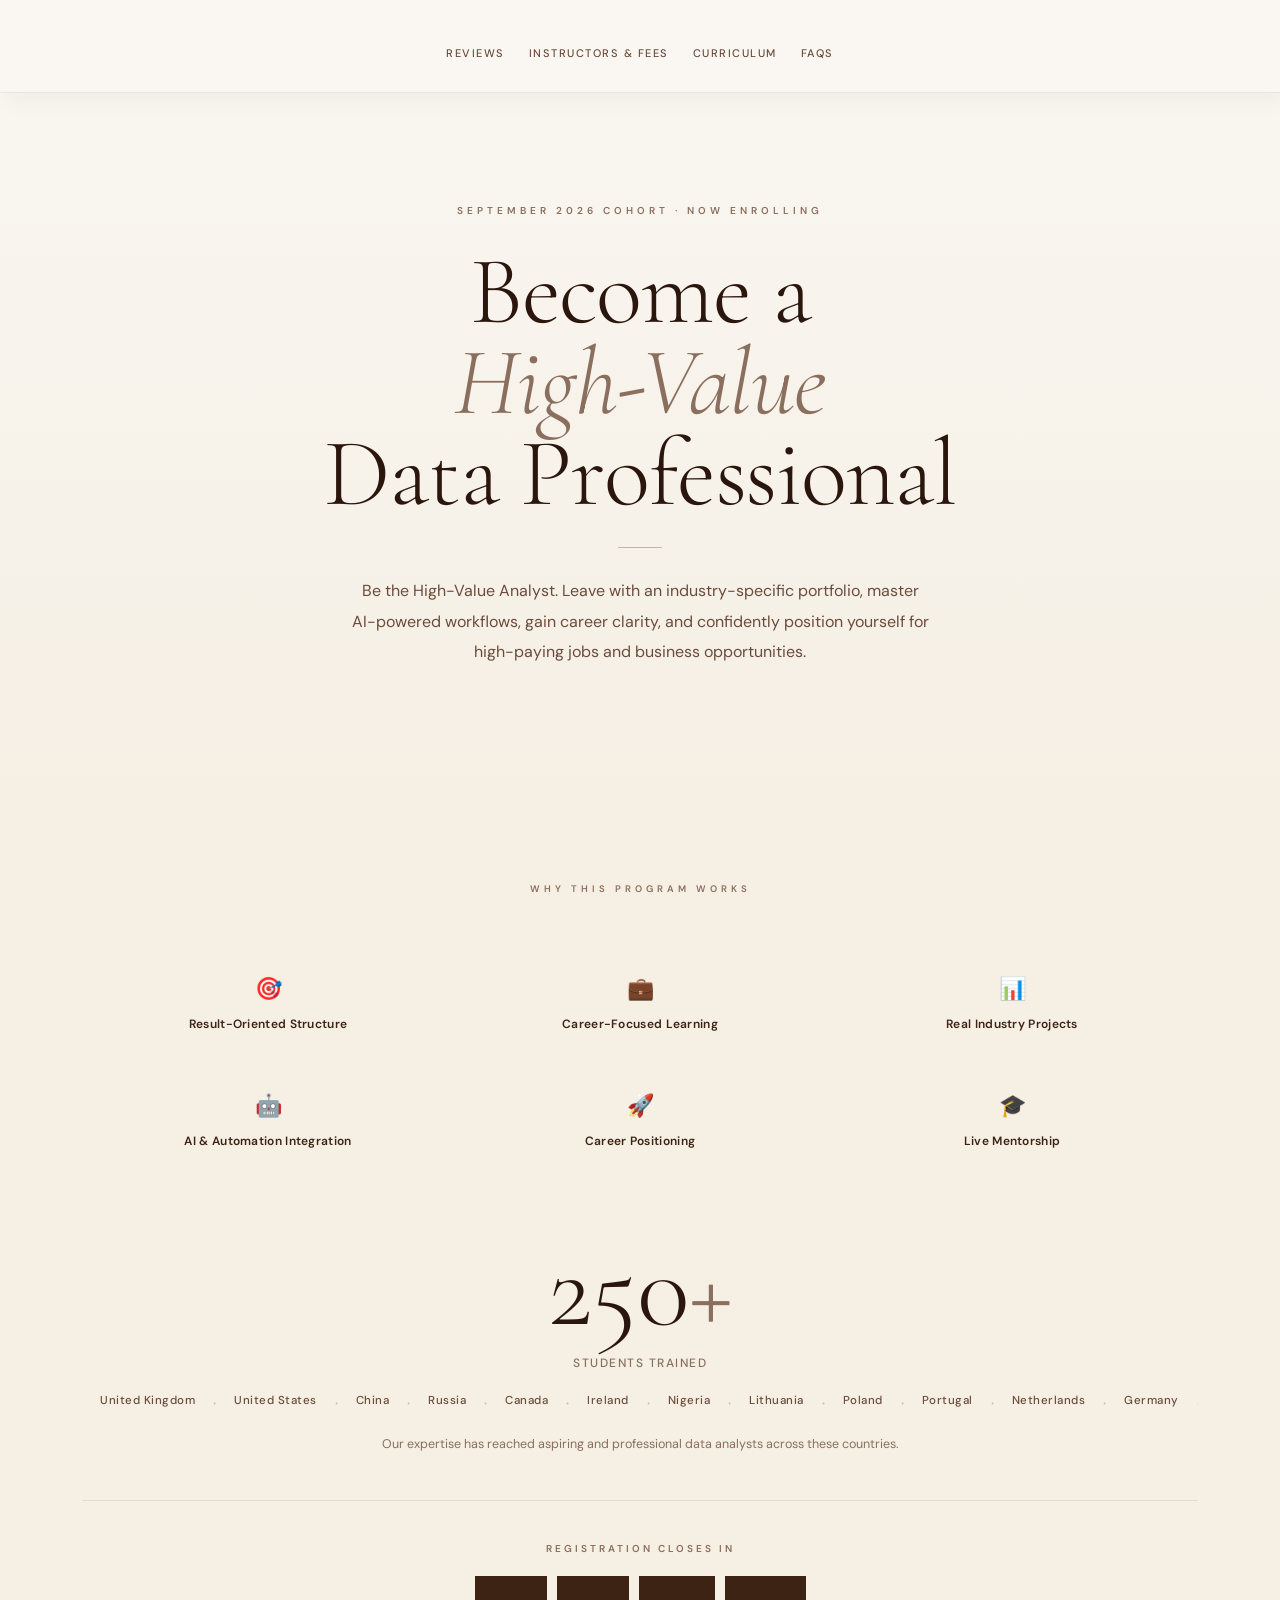
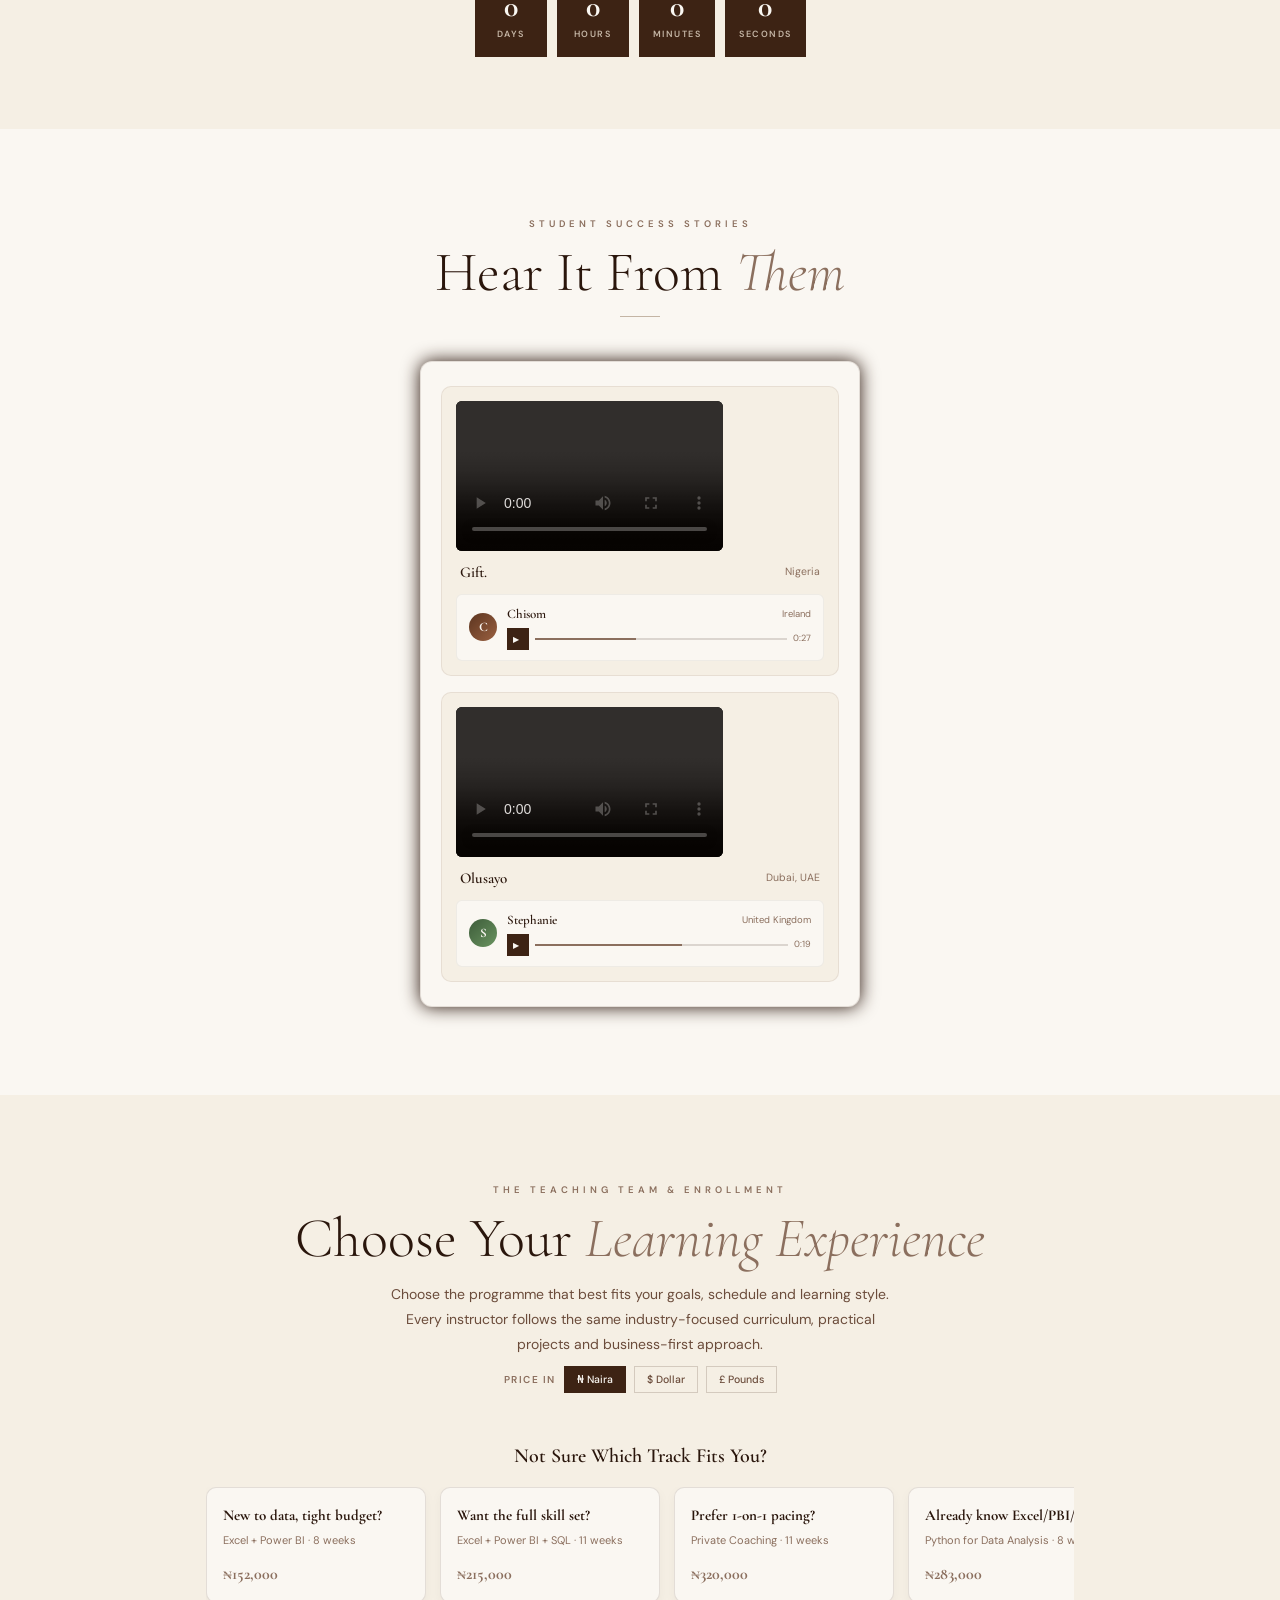
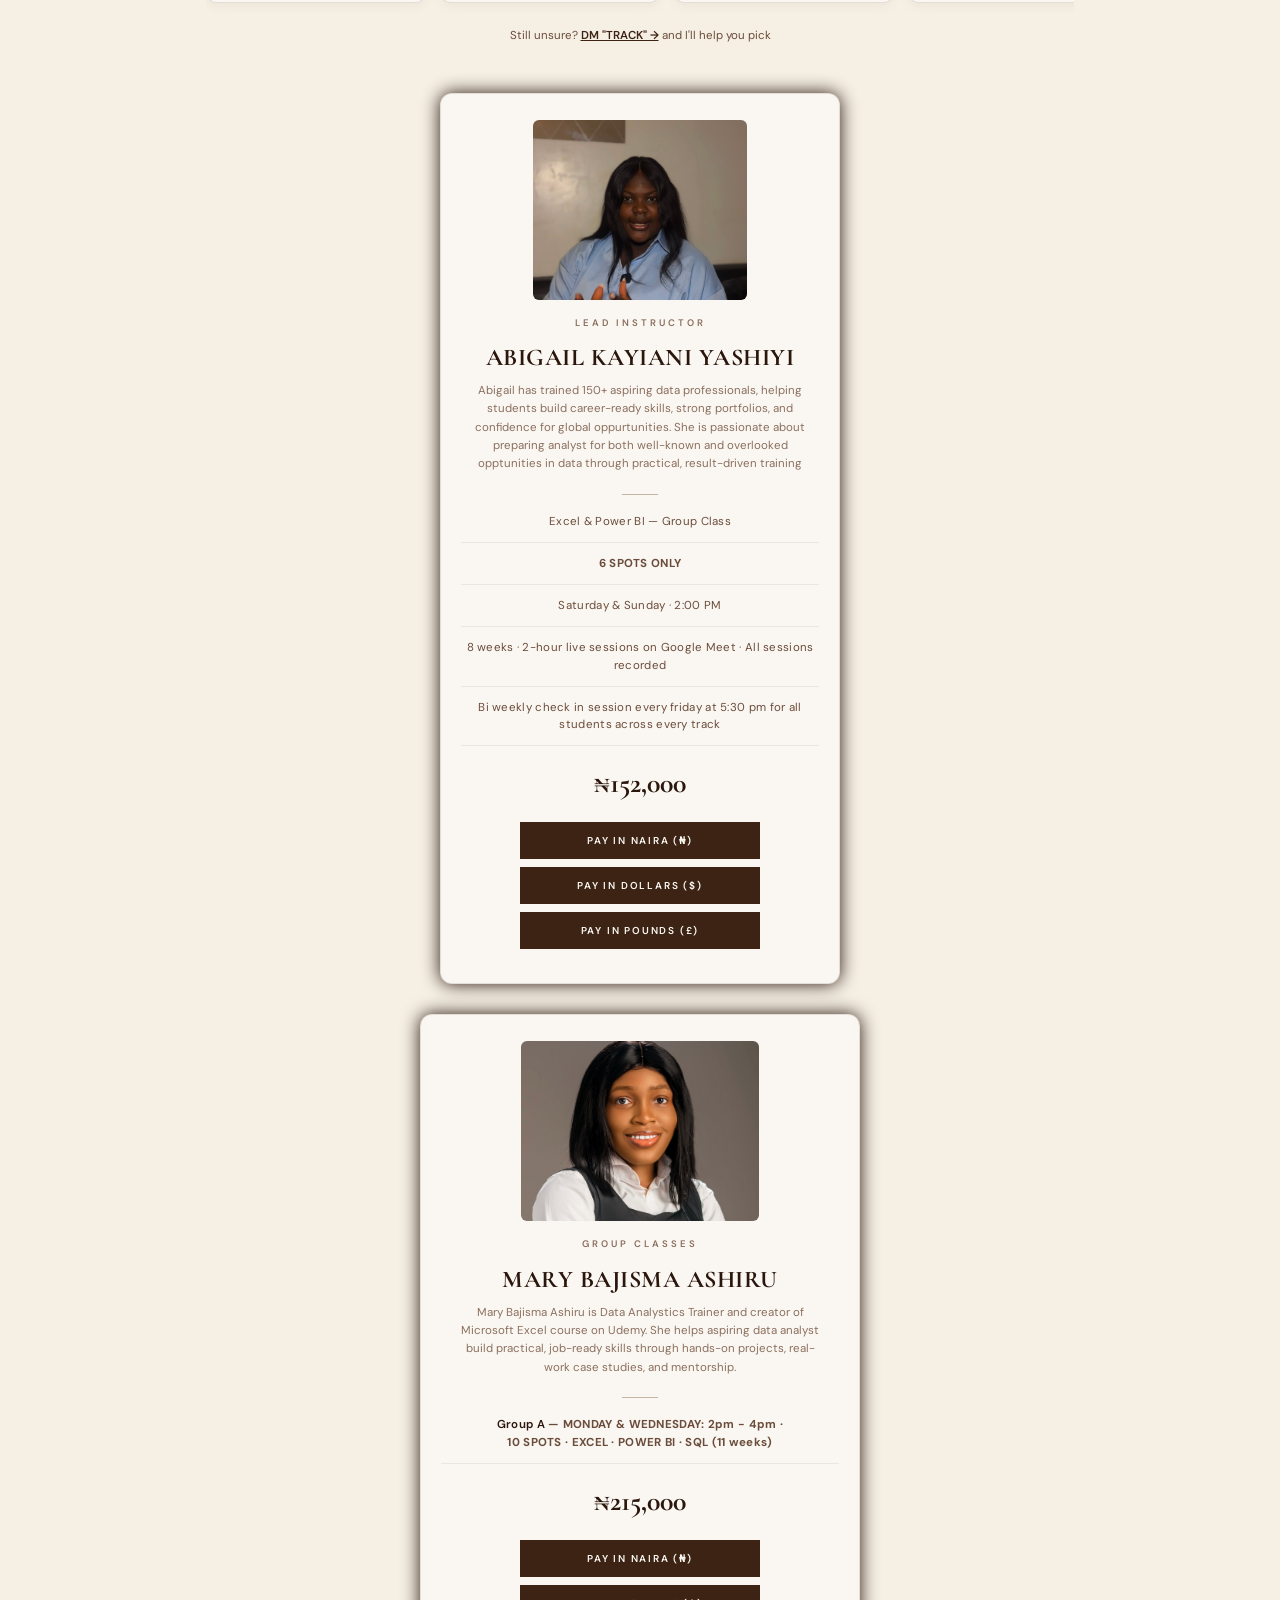
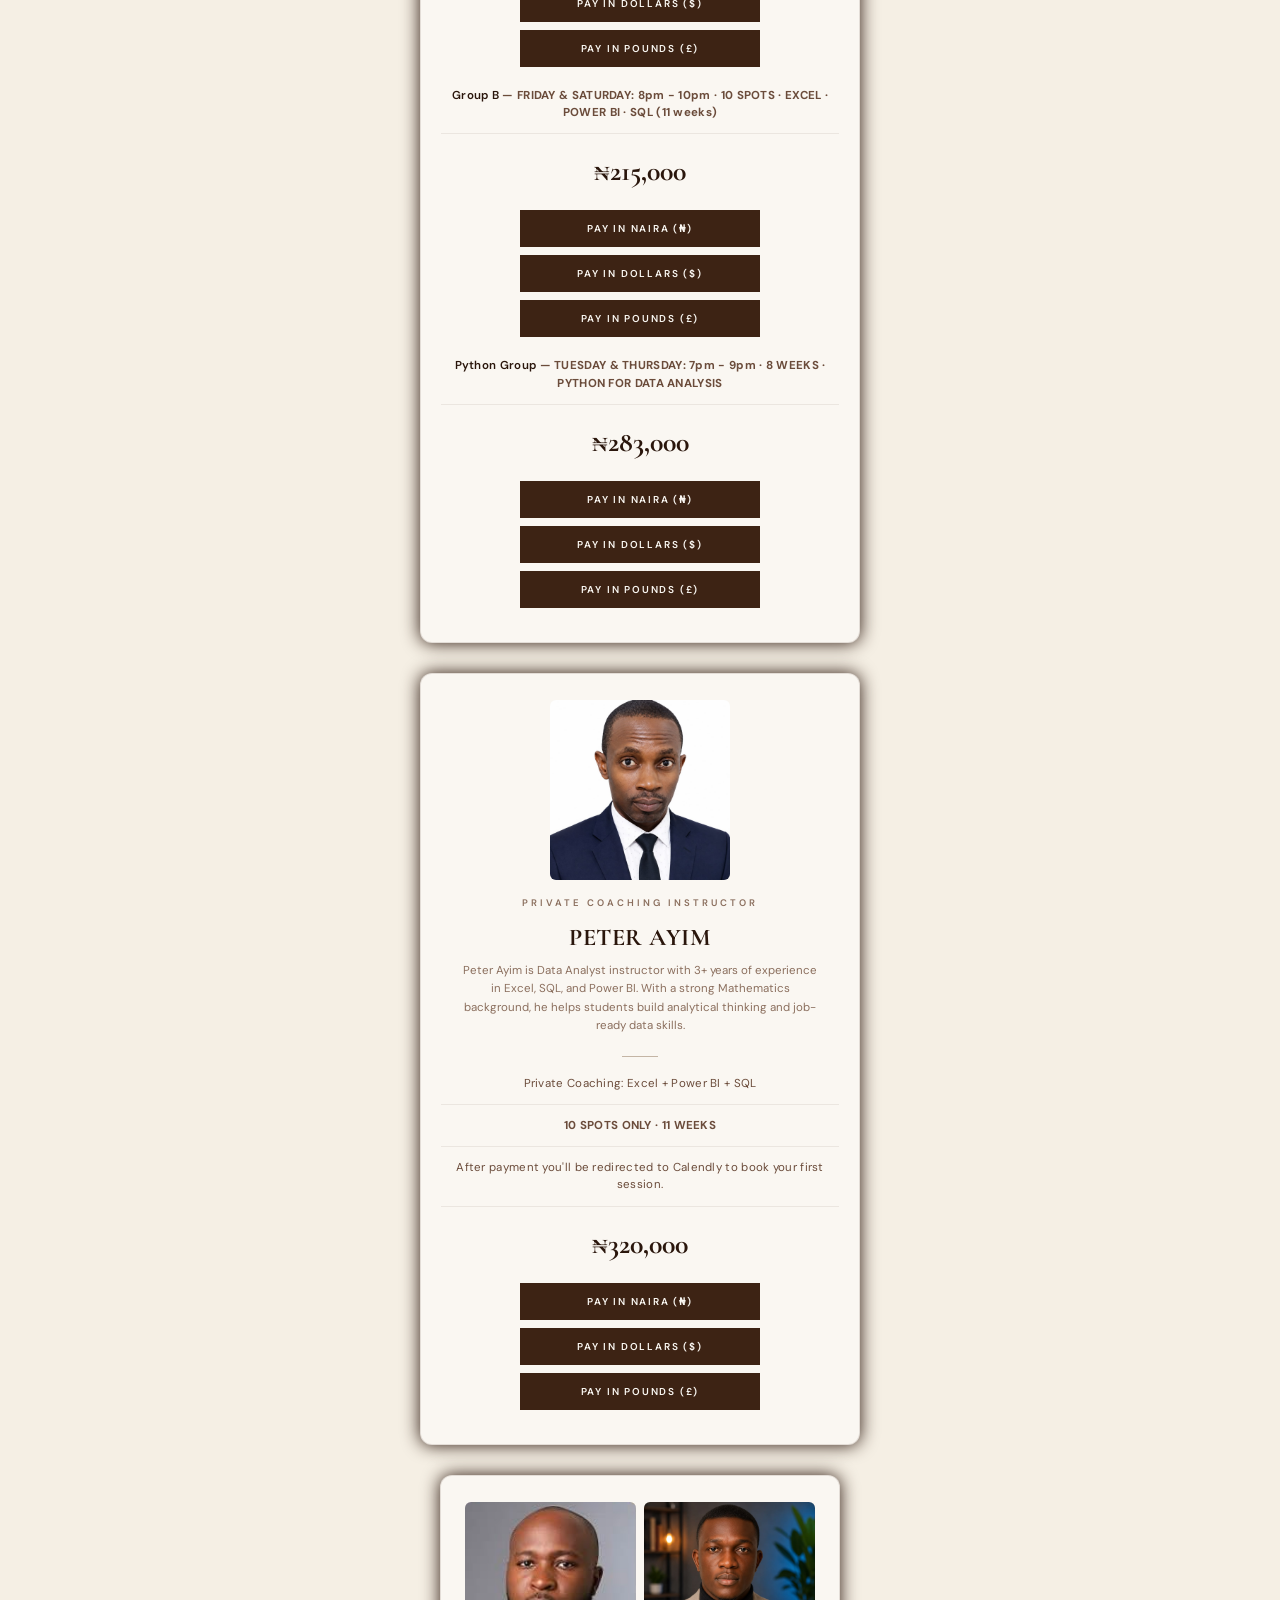
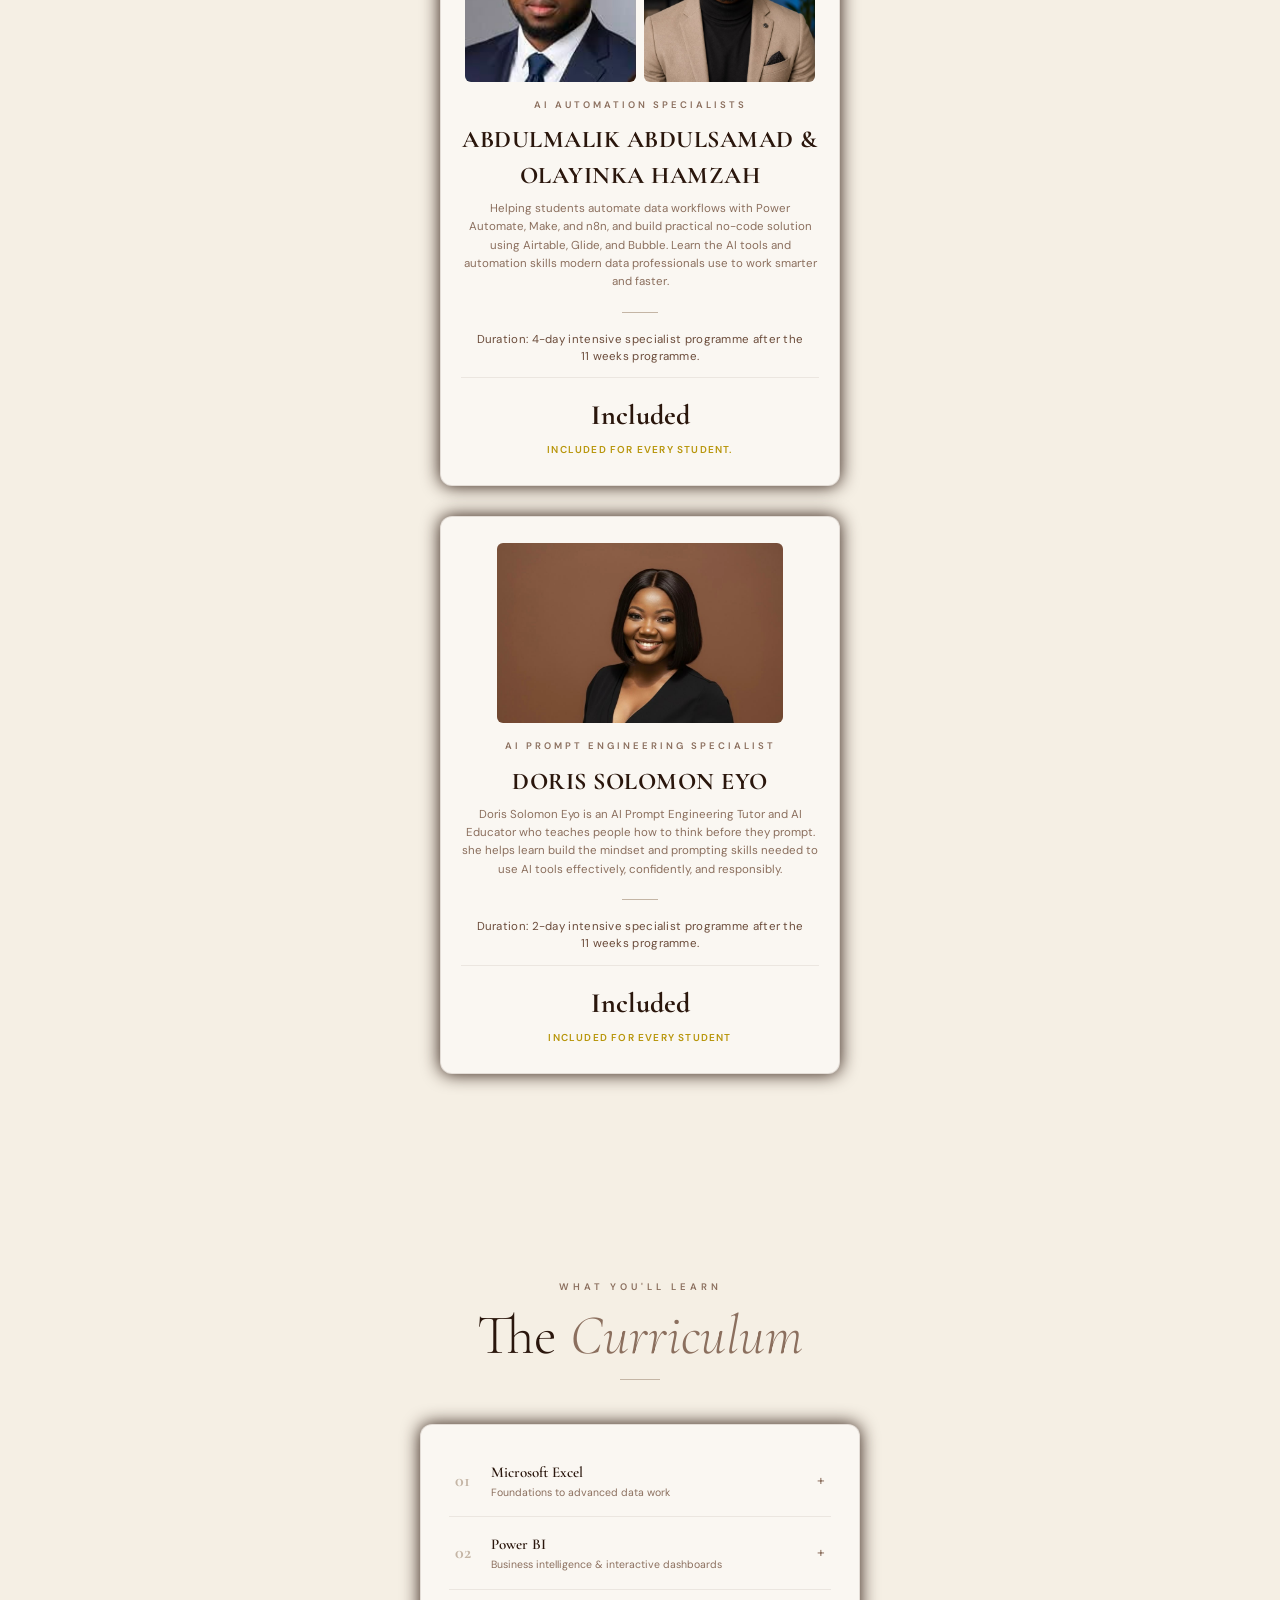
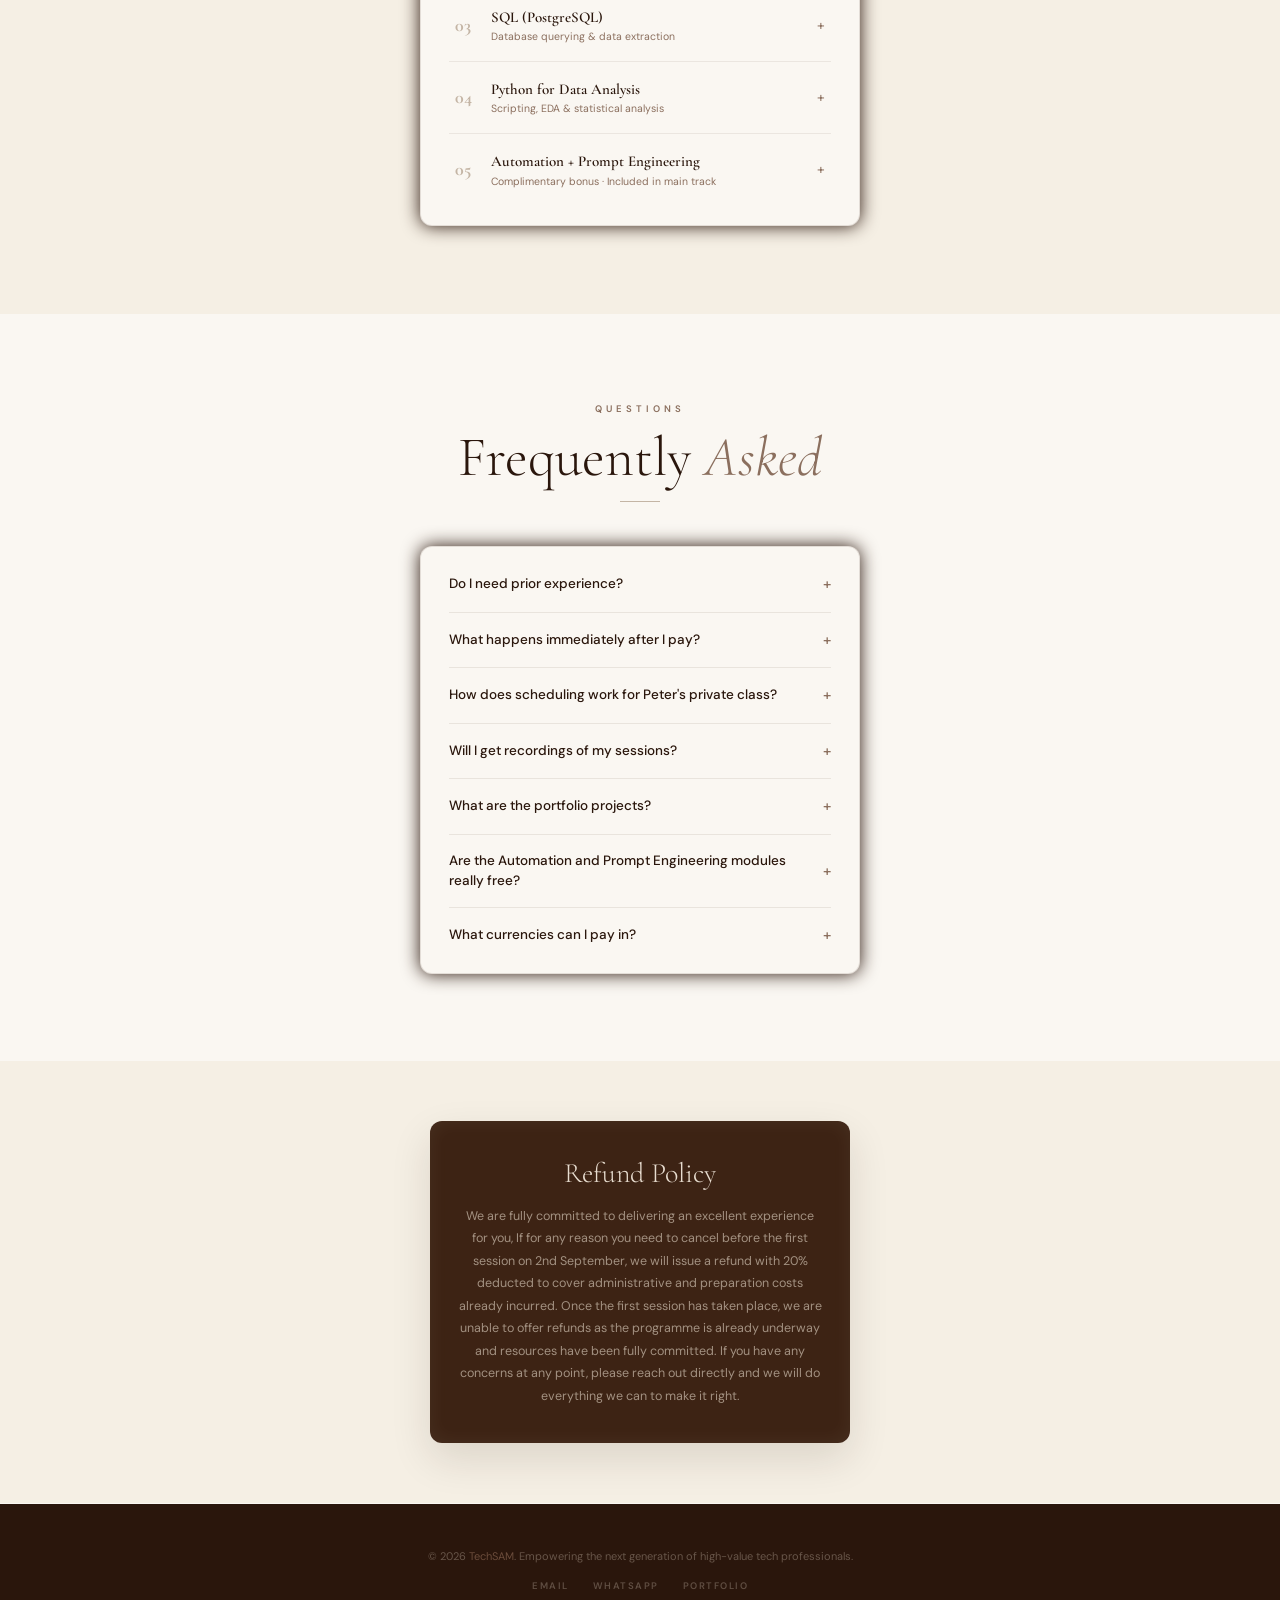
==== index.html @ fb222f35 "feat: made some changes to the instructor" ====
<!DOCTYPE html>
<html lang="en">

<head>
  <meta charset="UTF-8" />
  <meta name="viewport" content="width=device-width, initial-scale=1.0" />

  <!-- 1. GOOGLE SEARCH CONSOLE VERIFICATION TAG -->

  <meta name="google-site-verification" content="quYTK-aRMoSt_TGIzsxMu7idU3yJDQBp4bOobB-KWu4" />
  <title>Become a High-Value Data Professional | Diary of a Girl in Tech</title>

  <!-- Bootstrap CSS -->
  <link href="https://cdn.jsdelivr.net/npm/bootstrap@5.3.3/dist/css/bootstrap.min.css" rel="stylesheet">
  <link rel="stylesheet" href="styles.css" />

  <!-- Google tag (gtag.js) -->
  <script async src="https://www.googletagmanager.com/gtag/js?id=G-XHNFMJEJ0D"></script>
  <script>
    window.dataLayer = window.dataLayer || [];
    function gtag() { dataLayer.push(arguments); }
    gtag('js', new Date());

    gtag('config', 'G-XHNFMJEJ0D');
  </script>

</head>

<body>

  <!-- NAV (Fixed: added fade-in-section class so observer animates it into view) -->
  <nav class="site-nav fade-in-section">
    <div class="container-fluid px-3 text-center">
      <div class="nav-content-wrap">
        <div class="nav-links">
          <a href="#reviews">Reviews</a>
          <a href="#instructors">Instructors &amp; Fees</a>
          <a href="#curriculum">Curriculum</a>
          <a href="#faq">FAQs</a>
        </div>
      </div>
    </div>
  </nav>

  <!-- HERO -->
  <section class="hero d-flex align-items-center justify-content-center text-center fade-in-section">
    <div class="hero-inner container">
      <div class="hero-eyebrow">September 2026 Cohort · Now Enrolling</div>
      <h1 class="hero-title">Become a<br><em>High-Value</em><br>Data Professional</h1>
      <div class="hero-rule"></div>
      <p class="hero-sub mx-auto">Be the High-Value Analyst. Leave with an industry-specific portfolio, master
        AI-powered workflows, gain career clarity, and confidently position yourself for high-paying jobs and business
        opportunities.</p>
    </div>
  </section>

  <!-- TRUST -->
  <section class="trust fade-in-section" id="trust">
    <div class="container">
      <div class="text-center mb-5">
        <div class="sec-eye">Why This Program Works</div>
      </div>
      <div class="row row-cols-2 row-cols-md-3 g-0 trust-grid-wrap">
        <div class="col">
          <div class="trust-item">
            <div class="trust-icon">🎯</div>
            <div class="trust-label">Result-Oriented Structure</div>
          </div>
        </div>
        <div class="col">
          <div class="trust-item">
            <div class="trust-icon">💼</div>
            <div class="trust-label">Career-Focused Learning</div>
          </div>
        </div>
        <div class="col">
          <div class="trust-item">
            <div class="trust-icon">📊</div>
            <div class="trust-label">Real Industry Projects</div>
          </div>
        </div>
        <div class="col">
          <div class="trust-item">
            <div class="trust-icon">🤖</div>
            <div class="trust-label">AI &amp; Automation Integration</div>
          </div>
        </div>
        <div class="col">
          <div class="trust-item">
            <div class="trust-icon">🚀</div>
            <div class="trust-label">Career Positioning</div>
          </div>
        </div>
        <div class="col">
          <div class="trust-item">
            <div class="trust-icon">🎓</div>
            <div class="trust-label">Live Mentorship</div>
          </div>
        </div>
      </div>
      <div class="counter-wrap">
        <div class="counter-num"><span id="counter">0</span><span class="counter-plus">+</span></div>
        <div class="counter-label">Students Trained</div>
        <div class="countries-strip">
          <div class="countries-inner" id="countries-inner"></div>
        </div>
        <p class="reach-text">Our expertise has reached aspiring and professional data analysts across these countries.
        </p>
      </div>

      <div class="countdown-wrap">
        <div class="countdown-label">Registration Closes In</div>
        <div class="countdown-grid">
          <div class="countdown-box">
            <div class="countdown-num" id="cd-days">--</div>
            <div class="countdown-unit">Days</div>
          </div>
          <div class="countdown-box">
            <div class="countdown-num" id="cd-hours">--</div>
            <div class="countdown-unit">Hours</div>
          </div>
          <div class="countdown-box">
            <div class="countdown-num" id="cd-mins">--</div>
            <div class="countdown-unit">Minutes</div>
          </div>
          <div class="countdown-box">
            <div class="countdown-num" id="cd-secs">--</div>
            <div class="countdown-unit">Seconds</div>
          </div>
        </div>
        <!-- <p class="countdown-note" id="countdown-note">Registration closes 1 September 2026, 00:59 AM</p> -->
      </div>
  </section>

  <!-- REVIEWS -->
  <section class="sec reviews fade-in-section" id="reviews">
    <div class="container">
      <div class="sec-eye text-center">Student Success Stories</div>
      <div class="sec-title text-center">Hear It From <em>Them</em></div>
      <div class="sec-rule c"></div>

      <div class="reviews-slab">
        <!-- Review Group 1 -->
        <div class="review-card-group">
          <!-- Video Box with Embedded HTML5 Video -->
          <div class="mini-vid-box" style="position: relative; overflow: hidden; background: #000;">
            <video id="vid-1" controls preload="metadata"
              style="width: 100%; height: 100%; object-fit: cover; position: absolute; inset: 0;"
              onerror="console.log('Video 1 failed to load')">
              <source src="./mps/vid_1.mp4" type="video/mp4">
              Your browser does not support the video tag.
            </video>
          </div>
          <div class="mini-vid-info">
            <div class="mini-vid-title">Gift.</div>
            <div class="mini-vid-detail">Nigeria</div>
          </div>

          <!-- Voice Note Box with Working Audio Player -->
          <div class="mini-voice-box">
            <div class="mini-v-av" style="background:linear-gradient(135deg,#5c3520,#9a6040)">C</div>
            <div class="mini-v-content">
              <div class="mini-v-head">
                <span class="mini-v-name">Chisom</span>
                <span class="mini-v-loc">Ireland</span>
              </div>
              <audio id="audio-amaka" preload="none" src="./mps/voice_note1.mp4"></audio>
              <div class="mini-v-player">
                <button class="mini-v-play"
                  onclick="let a = document.getElementById('audio-amaka'); a.paused ? a.play() : a.pause();">▶</button>
                <div class="mini-v-bar">
                  <div class="mini-v-fill" style="width:40%"></div>
                </div>
                <span class="mini-v-dur">0:27</span>
              </div>
            </div>
          </div>
        </div>

        <!-- Review Group 2 -->
        <div class="review-card-group mb-0">
          <!-- Video Box with Embedded HTML5 Video -->
          <div class="mini-vid-box" style="position: relative; overflow: hidden; background: #000;">
            <video id="vid-2" controls preload="metadata"
              style="width: 100%; height: 100%; object-fit: cover; position: absolute; inset: 0;"
              onerror="console.log('Video 2 failed to load')">
              <source src="./mps/vid_2.mp4" type="video/mp4">
              Your browser does not support the video tag.
            </video>
          </div>
          <div class="mini-vid-info">
            <div class="mini-vid-title">Olusayo</div>
            <div class="mini-vid-detail">Dubai, UAE</div>
          </div>

          <!-- Voice Note Box with Working Audio Player -->
          <div class="mini-voice-box">
            <div class="mini-v-av" style="background:linear-gradient(135deg,#3d5c3a,#6a9460)">S</div>
            <div class="mini-v-content">
              <div class="mini-v-head">
                <span class="mini-v-name">Stephanie </span>
                <span class="mini-v-loc">United Kingdom</span>
              </div>
              <audio id="audio-blessing" preload="none" src="./mps/voice_note2.mp4"></audio>
              <div class="mini-v-player">
                <button class="mini-v-play"
                  onclick="let a = document.getElementById('audio-blessing'); a.paused ? a.play() : a.pause();">▶</button>
                <div class="mini-v-bar">
                  <div class="mini-v-fill" style="width:58%"></div>
                </div>
                <span class="mini-v-dur">0:19</span>
              </div>
            </div>
          </div>
        </div>
      </div>
    </div>
  </section>

  <!-- INSTRUCTORS + PROGRAMS -->
  <section class="sec instructors fade-in-section" id="instructors">
    <div class="container">
      <div class="sec-eye text-center">The Teaching Team &amp; Enrollment</div>
      <div class="sec-title text-center">Choose Your <em>Learning Experience</em></div>
      <p class="inst-intro-sub mx-auto text-center">Choose the programme that best fits your goals, schedule and
        learning style. Every instructor follows the same industry-focused curriculum, practical projects and
        business-first approach.</p>
      <div class="d-flex gap-2 flex-wrap align-items-center justify-content-center mb-5">
        <span class="cur-l">Price in</span>
        <button class="cur-btn active" onclick="setCur('NGN',this)">₦ Naira</button>
        <button class="cur-btn" onclick="setCur('USD',this)">$ Dollar</button>
        <button class="cur-btn" onclick="setCur('GBP',this)">£ Pounds</button>
      </div>

      <!-- TRACK SELECTOR WIZARD -->
      <div class="track-selector-wrap mb-5">
        <div class="track-selector-title">Not Sure Which Track Fits You?</div>
        <div class="track-selector-track">

          <!-- Option 1: New to data -->
          <a href="#instructors" class="track-sel-card" onclick="scrollToCard('abi')">
            <div class="ts-c-head">New to data, tight budget?</div>
            <div class="ts-c-sub">Excel + Power BI · 8 weeks</div>
            <div class="ts-c-price">₦152,000</div>
          </a>

          <!-- Option 2: Full skill set -->
          <a href="#instructors" class="track-sel-card" onclick="scrollToCard('mary-a')">
            <div class="ts-c-head">Want the full skill set?</div>
            <div class="ts-c-sub">Excel + Power BI + SQL · 11 weeks</div>
            <div class="ts-c-price">₦215,000</div>
          </a>

          <!-- Option 3: Private coaching -->
          <a href="#instructors" class="track-sel-card" onclick="scrollToCard('peter')">
            <div class="ts-c-head">Prefer 1-on-1 pacing?</div>
            <div class="ts-c-sub">Private Coaching · 11 weeks</div>
            <div class="ts-c-price">₦320,000</div>
          </a>

          <!-- Option 4: Python -->
          <a href="#instructors" class="track-sel-card" onclick="scrollToCard('python')">
            <div class="ts-c-head">Already know Excel/PBI/SQL?</div>
            <div class="ts-c-sub">Python for Data Analysis · 8 weeks</div>
            <div class="ts-c-price">₦283,000</div>
          </a>

        </div>
        <div class="track-sel-footer">
          Still unsure? <a href="https://wa.me/2348128133345?text=DM%20TRACK" target="_blank">DM "TRACK" &rarr;</a> and
          I'll help you pick
        </div>
      </div>

      <!-- ABIGAIL -->
      <div class="islab">
        <div class="abi_pic"
          style="height: 180px; border-radius: 6px; display: flex; align-items: center; justify-content: center; color: var(--text-4); font-size: 10px; letter-spacing: 1px; margin-bottom: 16px;">
        </div>
        <div class="islab-eyebrow">Lead Instructor</div>
        <div class="islab-title">Abigail Kayiani Yashiyi</div>
        <div class="islab-role">
          Abigail has trained 150+ aspiring data professionals, helping
          students build career-ready skills, strong portfolios, and
          confidence for global oppurtunities. She is passionate about
          preparing analyst for both well-known and overlooked
          opptunities in data through practical, result-driven training
        </div>
        <div class="islab-rule"></div>
        <div class="islab-row">Excel &amp; Power BI — Group Class</div>
        <div class="islab-row fw-bold">6 SPOTS ONLY</div>
        <div class="islab-row">Saturday &amp; Sunday · 2:00 PM</div>
        <div class="islab-row">8 weeks · 2-hour live sessions on Google Meet · All sessions recorded</div>
        <div class="islab-row">
          Bi weekly check in session every friday at 5:30 pm for all students across every track
        </div>
        <div class="islab-fee-row">
          <div class="islab-fee pc-price" data-ngn="152000" data-disc="152000" data-n="0"><span
              class="pv">₦152,000</span></div>
        </div>
        <div class="d-flex flex-column align-items-center w-100 mt-3">
          <a href="https://flutterwave.com/pay/mf69qnv85swt" target="_blank" class="btn-p btn-naira">Pay in Naira
            (₦)</a>
          <a href="https://flutterwave.com/pay/g2uedotof46w" target="_blank" class="btn-p btn-dollar">Pay in Dollars
            ($)</a>
          <a href="https://flutterwave.com/pay/tlzgojwu21tw" target="_blank" class="btn-p btn-pounds">Pay in Pounds
            (£)</a>
        </div>
      </div>

      <!-- MARY -->
      <div class="islab mary-slab">
        <div class="mary_pic"
          style="height: 180px; border-radius: 6px; display: flex; align-items: center; justify-content: center; color: var(--text-4); font-size: 10px; letter-spacing: 1px; margin-bottom: 16px;">
        </div>
        <div class="islab-eyebrow">Group Classes</div>
        <div class="islab-title">Mary Bajisma Ashiru</div>
        <div class="islab-role">
          Mary Bajisma Ashiru is Data Analystics Trainer and creator
          of Microsoft Excel course on Udemy. She helps aspiring data
          analyst build practical, job-ready skills through hands-on
          projects, real-work case studies, and mentorship.
        </div>
        <div class="islab-rule"></div>

        <div class="islab-row fw-bold">
          <strong>Group A</strong>
          — MONDAY &amp; WEDNESDAY: 2pm - 4pm · <br> <span class="fw-bold">10
            SPOTS</span> · EXCEL · POWER BI · SQL (11 weeks)
        </div>
        <div class="islab-fee-row">
          <div class="islab-fee pc-price" data-ngn="215000" data-disc="200000" data-n="5"><span
              class="pv">₦215,000</span></div>
        </div>
        <div class="d-flex flex-column align-items-center w-100 mt-3">
          <a href="https://flutterwave.com/pay/nwgpc8leefpo" target="_blank" class="btn-p btn-naira">Pay in Naira
            (₦)</a>
          <a href="https://flutterwave.com/pay/erj2e3xwa4b8" target="_blank" class="btn-p btn-dollar">Pay in Dollars
            ($)</a>
          <a href="https://flutterwave.com/pay/tlzgojwu21tw" target="_blank" class="btn-p btn-pounds">Pay in Pounds
            (£)</a>
        </div>

        <div class="islab-row fw-bold"><strong>Group B</strong>
          — FRIDAY &amp; SATURDAY: 8pm - 10pm
          · <span class="fw-bold">10 SPOTS</span> · EXCEL · POWER BI · SQL (11 weeks) </div>
        <div class="islab-fee-row">
          <div class="islab-fee pc-price" data-ngn="215000" data-disc="200000" data-n="5"><span
              class="pv">₦215,000</span></div>
        </div>
        <div class="d-flex flex-column align-items-center w-100 mt-3">
          <a href="https://flutterwave.com/pay/j5ixhoxawkb1" target="_blank" class="btn-p btn-naira">Pay in Naira
            (₦)</a>
          <a href="https://flutterwave.com/pay/cilvfsrvvssp" target="_blank" class="btn-p btn-dollar">Pay in Dollars
            ($)</a>
          <a href="https://flutterwave.com/pay/pmnmh0mommtl" target="_blank" class="btn-p btn-pounds">Pay in Pounds
            (£)</a>
        </div>

        <div class="islab-row fw-bold"><strong>Python Group</strong> — TUESDAY &amp; THURSDAY: 7pm -
          9pm · 8
          WEEKS · PYTHON FOR DATA ANALYSIS</div>
        <div class="islab-fee-row">
          <div class="islab-fee pc-price" data-ngn="283000" data-disc="283000" data-n="0"><span
              class="pv">₦283,000</span></div>
        </div>
        <div class="d-flex flex-column align-items-center w-100 mt-3">
          <a href="https://flutterwave.com/pay/hfzqelobfdgq" target="_blank" class="btn-p btn-naira">Pay in Naira
            (₦)</a>
          <a href="https://flutterwave.com/pay/i4kc917bril9" target="_blank" class="btn-p btn-dollar">Pay in Dollars
            ($)</a>
          <a href="https://flutterwave.com/pay/i4kc917bril9" target="_blank" class="btn-p btn-pounds">Pay in Pounds
            (£)</a>
        </div>
      </div>

      <!-- PETER -->
      <div class="islab peter-slab">
        <div class="peter_pic"
          style="height: 180px; border-radius: 6px; display: flex; align-items: center; justify-content: center; color: var(--text-4); font-size: 10px; letter-spacing: 1px; margin-bottom: 16px;">
        </div>
        <div class="islab-eyebrow">Private Coaching Instructor</div>
        <div class="islab-title">Peter Ayim</div>
        <div class="islab-role">
          Peter Ayim is Data Analyst instructor with 3+ years of
          experience in Excel, SQL, and Power BI. With a strong
          Mathematics background, he helps students build analytical
          thinking and job-ready data skills.
        </div>
        <div class="islab-rule"></div>
        <div class="islab-row">Private Coaching: Excel + Power BI + SQL</div>
        <div class="islab-row fw-bold"><span class="fw-bold">10 SPOTS ONLY</span> ·
          11 WEEKS</div>
        <div class="islab-row">
          After payment you'll be redirected to Calendly to
          book your first session.
        </div>
        <div class="islab-fee-row">
          <div class="islab-fee pc-price" data-ngn="320000" data-disc="310000" data-n="3"><span
              class="pv">₦320,000</span></div>
        </div>
        <div class="d-flex flex-column align-items-center w-100 mt-3">
          <a href="https://flutterwave.com/pay/gcfcmjy0eoqm" target="_blank" class="btn-p btn-naira">Pay in Naira
            (₦)</a>
          <a href="https://flutterwave.com/pay/vafuwdo6teff" target="_blank" class="btn-p btn-pounds">Pay in Dollars
            ($)</a>
          <a href="https://flutterwave.com/pay/xelgphpwidxx" target="_blank" class="btn-p btn-dollar">Pay in Pounds
            (£)</a>

        </div>
      </div>

      <!-- MALIK & OLAYINKA -->
      <div class="islab">
        <div class="both">
          <div class="adul_pic"
            style="height: 180px; border-radius: 6px; display: flex; align-items: center; justify-content: center; color: var(--text-4); font-size: 10px; letter-spacing: 1px; margin-bottom: 16px;">
          </div>
          <div class="ola_pic"
            style="height: 180px; border-radius: 6px; display: flex; align-items: center; justify-content: center; color: var(--text-4); font-size: 10px; letter-spacing: 1px; margin-bottom: 16px;">
          </div>
        </div>
        <div class="islab-eyebrow">AI Automation Specialists</div>
        <div class="islab-title">Abdulmalik Abdulsamad &amp; Olayinka Hamzah</div>
        <div class="islab-role">
          Helping students automate data workflows with Power Automate,
          Make, and n8n, and build practical no-code solution using
          Airtable, Glide, and Bubble. Learn the AI tools and automation
          skills modern data professionals use to work smarter and
          faster.
        </div>
        <div class="islab-rule"></div>
        <div class="islab-row">Duration: 4-day intensive specialist programme after the <br> 11 weeks programme.</div>
        <div class="islab-fee-row">
          <div class="islab-fee">Included</div>
          <div class="islab-fee-note">Included for every student.</div>
        </div>
      </div>

      <!-- DORIS -->
      <div class="islab">
        <div class="doris_pic"
          style="height: 180px; border-radius: 6px; display: flex; align-items: center; justify-content: center; color: var(--text-4); font-size: 10px; letter-spacing: 1px; margin-bottom: 16px;">
        </div>
        <div class="islab-eyebrow">AI Prompt Engineering Specialist</div>
        <div class="islab-title">Doris Solomon Eyo</div>
        <div class="islab-role">
          Doris Solomon Eyo is an AI Prompt Engineering Tutor and AI
          Educator who teaches people how to think before they prompt.
          she helps learn build the mindset and prompting skills needed
          to use AI tools effectively, confidently, and responsibly.
        </div>
        <div class="islab-rule"></div>
        <div class="islab-row">Duration: 2-day intensive specialist programme after the <br> 11 weeks programme.</div>
        <div class="islab-fee-row">
          <div class="islab-fee">Included</div>
          <div class="islab-fee-note">Included for every student</div>
        </div>
      </div>
    </div>
  </section>

  <!-- CURRICULUM -->
  <section class="sec curriculum fade-in-section" id="curriculum">
    <div class="container">
      <div class="sec-eye text-center">What You'll Learn</div>
      <div class="sec-title text-center">The <em>Curriculum</em></div>
      <div class="sec-rule c"></div>

      <div class="curriculum-slab">
        <div class="curr-list d-flex flex-column">

          <div class="curr-card" onclick="toggleCurr(this)">
            <div class="curr-header">
              <div class="curr-left">
                <div class="curr-num">01</div>
                <div>
                  <div class="curr-name">Microsoft Excel</div>
                  <div class="curr-sub">Foundations to advanced data work</div>
                </div>
              </div>
              <span class="curr-icon">+</span>
            </div>
            <div class="curr-body">
              <div class="row row-cols-1 row-cols-md-2 curr-body-inner">
                <div class="col curr-item">Retail &amp; E-commerce (Excel Fundamentals) </div>
                <div class="col curr-item">Banking &amp; FinTech (Data Cleaning &amp; Preparation) </div>
                <div class="col curr-item">Healthcare (Logical Functions &amp; Business Analysis) </div>
                <div class="col curr-item">Supply Chain &amp; Logistics (Pivot Tables, Charts &amp; Dashboards) </div>
                <div class="col curr-item"> SaaS (Executive Capstone Project)</div>
              </div>
            </div>
          </div>

          <div class="curr-card" onclick="toggleCurr(this)">
            <div class="curr-header">
              <div class="curr-left">
                <div class="curr-num">02</div>
                <div>
                  <div class="curr-name">Power BI</div>
                  <div class="curr-sub">Business intelligence &amp; interactive dashboards</div>
                </div>
              </div>
              <span class="curr-icon">+</span>
            </div>
            <div class="curr-body">
              <div class="row row-cols-1 row-cols-md-2 curr-body-inner">
                <div class="col curr-item">Retail &amp; E-commerce (Power BI Fundamentals &amp; Connecting to Data)
                </div>
                <div class="col curr-item"> Banking &amp; FinTech (Power Query, Data Cleaning &amp; Data Transformation)
                </div>
                <div class="col curr-item">Healthcare (Data Modelling, Relationships, Star Schema &amp; DAX
                  Calculations) </div>
                <div class="col curr-item">Supply Chain &amp; Logistics (Interactive Dashboards, KPI Reporting &amp;
                  Data Storytelling) </div>
                <div class="col curr-item">SaaS (Executive Dashboard, Power BI Service &amp; Capstone Project)</div>
              </div>
            </div>
          </div>

          <div class="curr-card" onclick="toggleCurr(this)">
            <div class="curr-header">
              <div class="curr-left">
                <div class="curr-num">03</div>
                <div>
                  <div class="curr-name">SQL (PostgreSQL)</div>
                  <div class="curr-sub">Database querying &amp; data extraction</div>
                </div>
              </div>
              <span class="curr-icon">+</span>
            </div>
            <div class="curr-body">
              <div class="row row-cols-1 row-cols-md-2 curr-body-inner">
                <div class="col curr-item">Retail &amp; E-commerce (Database Fundamentals &amp; SQL Basics)</div>
                <div class="col curr-item"> Banking &amp; FinTech (Data Retrieval, Filtering &amp; Data Exploration)
                </div>
                <div class="col curr-item">Healthcare (Business Analysis with SQL, Aggregations &amp; CASE Statements)
                </div>
                <div class="col curr-item">Supply Chain &amp; Logistics (Advanced SQL, Joins, CTEs, Window Functions
                  &amp;
                  Multi-Table Analysis) </div>
                <div class="col curr-item">SaaS (Executive Business Case Study &amp; SQL Capstone Project)</div>
              </div>
            </div>
          </div>

          <div class="curr-card" onclick="toggleCurr(this)">
            <div class="curr-header">
              <div class="curr-left">
                <div class="curr-num">04</div>
                <div>
                  <div class="curr-name">Python for Data Analysis</div>
                  <div class="curr-sub">Scripting, EDA &amp; statistical analysis</div>
                </div>
              </div>
              <span class="curr-icon">+</span>
            </div>
            <div class="curr-body">
              <div class="row row-cols-1 row-cols-md-2 curr-body-inner">
                <div class="col curr-item">Python basics &amp; environment setup</div>
                <div class="col curr-item">Pandas for data manipulation</div>
                <div class="col curr-item">NumPy for numerical analysis</div>
                <div class="col curr-item">Data cleaning &amp; wrangling</div>
                <div class="col curr-item">Matplotlib &amp; Seaborn for visualisation</div>
                <div class="col curr-item">Exploratory Data Analysis (EDA)</div>
                <div class="col curr-item">Intro to statistical analysis</div>
                <div class="col curr-item">2 portfolio projects</div>
              </div>
            </div>
          </div>

          <div class="curr-card" onclick="toggleCurr(this)">
            <div class="curr-header">
              <div class="curr-left">
                <div class="curr-num">05</div>
                <div>
                  <div class="curr-name">Automation + Prompt Engineering</div>
                  <div class="curr-sub">Complimentary bonus · Included in main track</div>
                </div>
              </div>
              <span class="curr-icon">+</span>
            </div>
            <div class="curr-body">
              <div class="curr-bonus-note">Bonus modules included at no extra cost for all Excel + Power BI + SQL
                students.</div>
              <div class="row row-cols-1 row-cols-md-2 curr-body-inner">
                <div class="col curr-item"><strong>Automation:</strong> Power Automate, Make, n8n, Airtable, Glide,
                  Bubble</div>
                <div class="col curr-item"><strong>Prompt Engineering:</strong> ChatGPT, Claude, Gemini, Perplexity
                </div>
                <div class="col curr-item">Build workflows that save hours every week</div>
                <div class="col curr-item">Use AI to write code, formulas &amp; reports</div>
                <div class="col curr-item">Data privacy compliance with AI tools</div>
                <div class="col curr-item">Build a personal prompt library</div>
                <div class="col curr-item">LinkedIn optimisation for data analysts</div>
                <div class="col curr-item">AI for job interviews &amp; career positioning</div>
              </div>
            </div>
          </div>

        </div>
      </div>
    </div>
  </section>

  <!-- FAQ -->
  <section class="sec faq fade-in-section" id="faq">
    <div class="container">
      <div class="sec-eye text-center">Questions</div>
      <div class="sec-title text-center">Frequently <em>Asked</em></div>
      <div class="sec-rule c"></div>
      <div class="faq-list faq-slab mx-auto">
        <div class="faq-item"><button class="faq-q" onclick="toggleFaq(this)">Do I need prior experience?<span
              class="faq-icon">+</span></button>
          <div class="faq-a">
            <p>No experience needed. All courses start from scratch.</p>
          </div>
        </div>
        <div class="faq-item"><button class="faq-q" onclick="toggleFaq(this)">What happens immediately after I pay?<span
              class="faq-icon">+</span></button>
          <div class="faq-a">
            <p>You'll receive onboarding details, your tutor's contact, and an invitation to the WhatsApp group.</p>
          </div>
        </div>
        <div class="faq-item"><button class="faq-q" onclick="toggleFaq(this)">How does scheduling work for Peter's
            private class?<span class="faq-icon">+</span></button>
          <div class="faq-a">
            <p>Book your first session through Peter's Calendly. A new link is sent every Sunday for the next week.</p>
          </div>
        </div>
        <div class="faq-item"><button class="faq-q" onclick="toggleFaq(this)">Will I get recordings of my sessions?<span
              class="faq-icon">+</span></button>
          <div class="faq-a">
            <p>Yes. Every single session is recorded and kept permanently accessible.</p>
          </div>
        </div>
        <div class="faq-item"><button class="faq-q" onclick="toggleFaq(this)">What are the portfolio projects?<span
              class="faq-icon">+</span></button>
          <div class="faq-a">
            <p>Real industry-specific projects built to go directly onto your CV, LinkedIn and GitHub.</p>
          </div>
        </div>
        <div class="faq-item"><button class="faq-q" onclick="toggleFaq(this)">Are the Automation and Prompt Engineering
            modules really free?<span class="faq-icon">+</span></button>
          <div class="faq-a">
            <p>Yes — both are included at no extra cost for all enrolled students.</p>
          </div>
        </div>
        <div class="faq-item"><button class="faq-q" onclick="toggleFaq(this)">What currencies can I pay in?<span
              class="faq-icon">+</span></button>
          <div class="faq-a">
            <p>Prices are displayed in Naira, USD, Euro, and Pounds via Paystack or Flutterwave.</p>
          </div>
        </div>
      </div>
    </div>
  </section>

  <!-- REFUND -->
  <div class="refund fade-in-section">
    <div class="container">
      <div class="refund-slab refund-inner">
        <h3>Refund Policy</h3>
        <p>
          We are fully committed to delivering an excellent experience for you, If for any reason you need to cancel
          before the first session on 2nd September, we will issue a refund with 20% deducted to cover administrative
          and
          preparation costs already incurred. Once the first session has taken place, we are unable to offer refunds as
          the programme is already underway and resources have been fully committed. If you have any concerns at any
          point, please reach out directly and we will do everything we can to make it right.
        </p>
      </div>
    </div>
  </div>

  <!-- FOOTER -->
  <footer class="fade-in-section">
    <div class="container">
      <p>&copy;
        <span id="current-year"></span> <a href="https://techsam-portfolio.onrender.com/" target="_blank">TechSAM</a>.
        Empowering the next generation of high-value tech
        professionals.
      </p>
      <div class="d-flex gap-4 justify-content-center f-links">
        <a href="mailto:samuelsuperguy@gmail.com" target="_blank">Email</a>
        <a href="https://wa.me/2348128133345" target="_blank">WhatsApp</a>
        <a href="https://techsam-portfolio.onrender.com/" target="_blank">Portfolio</a>
      </div>
    </div>
  </footer>

  <!-- Bootstrap JS bundle -->
  <script src="https://cdn.jsdelivr.net/npm/bootstrap@5.3.3/dist/js/bootstrap.bundle.min.js"></script>
  <script src="scripts.js"></script>


</body>

</html>
---- styles.css ----
@import url('https://fonts.googleapis.com/css2?family=Cormorant+Garamond:ital,wght@0,300;0,400;0,500;0,600;0,700;1,300;1,400;1,600&family=DM+Sans:wght@300;400;500;600&display=swap');

:root {
    --ivory: #FAF7F2;
    --cream: #F5EFE4;
    --greige: #E8DDD0;
    --taupe: #C4B5A5;
    --mocha: #8B6F5E;
    --espresso: #3D2314;
    --espresso-2: #2A160C;
    --gold: #B8960C;
    --gold-l: #D4AF37;
    --white: #FFFFFF;
    --text-1: #2A160C;
    --text-2: #3D2314;
    --text-3: #6B4C3B;
    --text-4: #8B6F5E;
    --text-5: #C4B5A5;
    --bs-body-font-family: 'DM Sans', sans-serif;
}

* {
    box-sizing: border-box;
}

html {
    scroll-behavior: smooth;
}

body {
    font-family: 'DM Sans', sans-serif;
    background: var(--ivory);
    color: var(--text-1);
    overflow-x: hidden;
}

a {
    text-decoration: none;
}

button {
    font-family: 'DM Sans', sans-serif;
}

/* ── FADE-IN ANIMATION ── */
.fade-in-section {
    opacity: 0;
    transform: translateY(20px);
    transition: opacity 0.8s ease-out, transform 0.8s ease-out;
    will-change: opacity, transform;
}

.fade-in-section.is-visible {
    opacity: 1;
    transform: translateY(0);
}

/* ── NAV ANIMATION OVERRIDE ── */
nav.site-nav {
    transform: translateY(-20px);
}

nav.site-nav.is-visible {
    transform: translateY(0);
}

/* ── NAV ── */
nav.site-nav {
    position: fixed;
    top: 0;
    left: 0;
    right: 0;
    z-index: 500;
    background: rgba(250, 247, 242, 0.96);
    backdrop-filter: blur(12px);
    border-bottom: 1px solid rgba(61, 35, 20, 0.08);
    box-shadow: 5px 10px 20px rgba(36, 18, 9, 0.04);
    padding: 20px 0;
    transition: opacity 0.9s ease-out, transform 0.8s ease-out;
}

.nav-content-wrap {
    display: flex;
    flex-direction: column;
    align-items: center;
    gap: 6px;
}

.nav-brand a {
    text-decoration: none;
    font-family: 'Cormorant Garamond', serif;
    font-weight: 600;
    font-size: 19px;
    letter-spacing: .3px;
    color: var(--text-1);
}

.nav-brand a:hover {
    color: var(--text-3);
    transition: color .2s;
}

.nav-links {
    display: flex;
    gap: 24px;
    flex-wrap: wrap;
    justify-content: center;
    padding: 10px 0;
    margin-top: 15px;
    transition: opacity 1s ease-out, transform 0.8s ease-out;
}

.nav-links a {
    font-size: 11px;
    font-weight: 500;
    letter-spacing: 1.5px;
    text-transform: uppercase;
    color: var(--text-3);
    transition: color .2s;
    margin: 0;
}

.nav-links a:hover {
    color: var(--text-1);
    text-decoration: underline;
}

/* ── HERO ── */
.hero {
    min-height: 90vh;
    padding: 140px 0 80px;
    background: linear-gradient(180deg, var(--ivory) 0%, var(--cream) 100%);
    position: relative;
    overflow: hidden;
}

.hero-inner {
    position: relative;
    z-index: 2;
    max-width: 820px;
}

.hero-eyebrow {
    font-size: 10px;
    font-weight: 600;
    letter-spacing: 4px;
    text-transform: uppercase;
    color: var(--mocha);
    margin-bottom: 28px;
}

.hero-title {
    font-family: 'Cormorant Garamond', serif;
    font-weight: 300;
    font-size: clamp(44px, 8vw, 96px);
    line-height: .95;
    color: var(--text-1);
    letter-spacing: -1px;
    margin-bottom: 28px;
}

.hero-title em {
    font-style: italic;
    color: var(--mocha);
}

.hero-rule {
    width: 44px;
    height: 1px;
    background: var(--taupe);
    margin: 0 auto 28px;
}

.hero-sub {
    font-size: clamp(14px, 2vw, 16px);
    color: var(--text-3);
    line-height: 1.9;
    max-width: 580px;
    margin: 0 auto;
}

/* ── SECTION COMMONS ── */
.sec {
    padding: 88px 0;
}

.sec-eye {
    font-size: 9.5px;
    font-weight: 600;
    letter-spacing: 4px;
    text-transform: uppercase;
    color: var(--mocha);
    margin-bottom: 12px;
}

.sec-title {
    font-family: 'Cormorant Garamond', serif;
    font-weight: 300;
    font-size: clamp(32px, 5vw, 56px);
    color: var(--text-1);
    line-height: 1.05;
    margin-bottom: 14px;
}

.sec-title em {
    font-style: italic;
    color: var(--mocha);
}

.sec-rule {
    width: 40px;
    height: 1px;
    background: var(--taupe);
    margin-bottom: 44px;
}

.sec-rule.c {
    margin-left: auto;
    margin-right: auto;
}

/* ── TRUST BAR ── */
.trust {
    background: var(--cream);
    padding: 72px 0;
}

.trust-grid-wrap {
    background: rgba(61, 35, 20, 0.08);
    margin-bottom: 56px;
}

.trust-item {
    background: var(--cream);
    padding: 28px 22px;
    text-align: center;
    transition: background .25s;
    height: 100%;
}

.trust-item:hover {
    background: var(--greige);
}

.trust-icon {
    font-size: 22px;
    margin-bottom: 10px;
}

.trust-label {
    font-size: 12px;
    font-weight: 600;
    color: var(--text-2);
    letter-spacing: .3px;
}

.counter-wrap {
    text-align: center;
}

.counter-num {
    font-family: 'Cormorant Garamond', serif;
    font-weight: 300;
    font-size: clamp(64px, 12vw, 110px);
    color: var(--text-1);
    line-height: 1;
}

.counter-plus {
    color: var(--mocha);
}

.counter-label {
    font-size: 12px;
    font-weight: 500;
    color: var(--text-4);
    letter-spacing: 1.5px;
    text-transform: uppercase;
    margin: 10px 0 20px;
}

.countries-strip {
    overflow: hidden;
    position: relative;
    height: 28px;
}

.countries-inner {
    display: flex;
    white-space: nowrap;
    animation: countries 20s linear infinite;
    position: absolute;
}

.country-item {
    font-size: 11.5px;
    font-weight: 500;
    color: var(--text-3);
    padding: 0 18px;
    letter-spacing: .5px;
}

.country-sep {
    color: var(--taupe);
}

@keyframes countries {
    from {
        transform: translateX(0);
    }

    to {
        transform: translateX(-50%);
    }
}

.reach-text {
    font-size: 12.5px;
    color: var(--text-4);
    margin-top: 14px;
    line-height: 1.7;
}

.countdown-wrap {
    margin-top: 44px;
    padding-top: 40px;
    border-top: 1px solid rgba(61, 35, 20, 0.1);
    text-align: center;
}

.countdown-label {
    font-size: 10px;
    font-weight: 600;
    letter-spacing: 3px;
    text-transform: uppercase;
    color: var(--mocha);
    margin-bottom: 20px;
}

.countdown-grid {
    display: flex;
    justify-content: center;
    gap: 10px;
    flex-wrap: wrap;
}

.countdown-box {
    background: var(--espresso);
    color: var(--ivory);
    padding: 16px 14px;
    min-width: 72px;
}

.countdown-num {
    font-family: 'Cormorant Garamond', serif;
    font-weight: 700;
    font-size: 30px;
    line-height: 1;
    color: var(--ivory);
}

.countdown-unit {
    font-size: 9px;
    font-weight: 600;
    letter-spacing: 1.5px;
    text-transform: uppercase;
    color: var(--taupe);
    margin-top: 6px;
}

.countdown-note {
    font-size: 12px;
    color: var(--text-4);
    margin-top: 18px;
    margin-bottom: 0;
}

/* ── REVIEWS ── */
.reviews-slab {
    background: var(--ivory);
    border: 1px solid rgba(61, 35, 20, 0.12);
    border-radius: 12px;
    box-shadow: 0 0 18px rgba(42, 22, 12, 1);
    padding: 24px 20px;
    max-width: 440px;
    margin: 0 auto;
}

.review-card-group {
    background: var(--cream);
    border: 1px solid rgba(61, 35, 20, 0.08);
    border-radius: 10px;
    padding: 14px;
    margin-bottom: 16px;
    transition: background .25s;
}

.review-card-group:last-child {
    margin-bottom: 0;
}

.review-card-group:hover {
    background: var(--greige);
}

.mini-vid-box {
    background: linear-gradient(135deg, var(--greige), var(--taupe));
    border-radius: 6px;
    aspect-ratio: 16/9;
    max-height: 150px;
    display: flex;
    align-items: center;
    justify-content: center;
    position: relative;
    cursor: pointer;
    overflow: hidden;
    margin-bottom: 10px;
}

.mini-vid-box::after {
    content: '';
    position: absolute;
    inset: 0;
    background: rgba(42, 22, 12, 0.15);
    pointer-events: none;
}

.mini-vid-info {
    display: flex;
    justify-content: space-between;
    align-items: center;
    margin-bottom: 10px;
    padding: 0 4px;
}

.mini-vid-title {
    font-family: 'Cormorant Garamond', serif;
    font-weight: 600;
    font-size: 15px;
    color: var(--text-1);
}

.mini-vid-detail {
    font-size: 10.5px;
    color: var(--text-4);
}

.mini-voice-box {
    background: var(--ivory);
    border-radius: 6px;
    padding: 10px 12px;
    display: flex;
    align-items: center;
    gap: 10px;
    border: 1px solid rgba(61, 35, 20, 0.06);
}

.mini-v-av {
    width: 28px;
    height: 28px;
    border-radius: 50%;
    display: flex;
    align-items: center;
    justify-content: center;
    font-family: 'Cormorant Garamond', serif;
    font-weight: 700;
    font-size: 13px;
    color: var(--ivory);
    flex-shrink: 0;
}

.mini-v-content {
    flex: 1;
}

.mini-v-head {
    display: flex;
    justify-content: space-between;
    align-items: center;
    margin-bottom: 4px;
}

.mini-v-name {
    font-family: 'Cormorant Garamond', serif;
    font-weight: 600;
    font-size: 13px;
    color: var(--text-1);
}

.mini-v-loc {
    font-size: 9.5px;
    color: var(--text-4);
}

.mini-v-player {
    display: flex;
    align-items: center;
    gap: 6px;
}

.mini-v-play {
    width: 22px;
    height: 22px;
    background: var(--espresso);
    border: none;
    cursor: pointer;
    color: var(--ivory);
    font-size: 8px;
    display: flex;
    align-items: center;
    justify-content: center;
    padding-left: 1px;
    flex-shrink: 0;
    transition: background .2s;
}

.mini-v-play:hover {
    background: var(--mocha);
}

.mini-v-bar {
    flex: 1;
    height: 2px;
    background: rgba(42, 22, 12, 0.15);
    position: relative;
}

.mini-v-fill {
    position: absolute;
    left: 0;
    top: 0;
    bottom: 0;
    background: var(--mocha);
}

.mini-v-dur {
    font-size: 9px;
    color: var(--text-4);
    white-space: nowrap;
}

/* ── INSTRUCTORS + PROGRAMS ── */
.instructors {
    background: var(--cream);
}

.inst-intro-sub {
    font-size: 14px;
    color: var(--text-3);
    line-height: 1.8;
    margin-bottom: 8px;
    max-width: 520px;
}

.cur-l {
    font-size: 10px;
    font-weight: 600;
    letter-spacing: 1.5px;
    text-transform: uppercase;
    color: var(--text-4);
}

.cur-btn {
    font-size: 10.5px;
    font-weight: 500;
    padding: 5px 12px;
    border: 1px solid rgba(61, 35, 20, 0.18);
    background: transparent;
    color: var(--text-3);
    cursor: pointer;
    transition: all .18s;
}

.cur-btn.active,
.cur-btn:hover {
    background: var(--espresso);
    color: var(--ivory);
    border-color: var(--espresso);
}

.both {
    display: flex;
}

/* ── MULTI-CURRENCY BUTTON GROUP STYLES ── */
.islab .btn-p {
    display: flex;
    align-items: center;
    justify-content: center;
    width: 100%;
    max-width: 100%;
    padding: 12px 20px;
    font-size: 10px;
    font-weight: 600;
    letter-spacing: 1.8px;
    text-transform: uppercase;
    text-align: center;
    border-radius: 6px;
    cursor: pointer;
    transition: all .2s ease;
    color: var(--ivory);
    text-decoration: none;
    margin-bottom: 8px;
    box-sizing: border-box;
}

.islab .btn-p:hover {
    opacity: 0.9;
    color: var(--ivory);
}

/* Variant background colors */
.btn-naira {
    background: var(--espresso);
    border: 1px solid var(--espresso);
}

.btn-dollar {
    background: var(--mocha);
    border: 1px solid var(--mocha);
}

.btn-pounds {
    background: var(--espresso-2);
    border: 1px solid var(--espresso-2);
}

.islab {
    max-width: 400px;
    margin: 0 auto 30px;
    background: var(--ivory);
    border: 1px solid rgba(61, 35, 20, 0.12);
    border-radius: 12px;
    box-shadow: 0 0 18px rgba(42, 22, 12, 1);
    padding: 26px 20px;
    text-align: center;
}

.islab .abi_pic {
    background: url('./media/abigail_pic.jpeg') center no-repeat;
    background-size: cover;
    width: 60%;
    margin: auto;
}

.islab .mary_pic {
    background: url('./media/mary_pic.jpeg') center no-repeat;
    background-size: cover;
    width: 60%;
    margin: auto;
}

.islab .doris_pic {
    background: url('./media/doris_pic.jpeg') center no-repeat;
    background-size: cover;
    width: 80%;
    margin: auto;
}

.islab .peter_pic {
    background: url('./media/peter_pic.jpeg') center no-repeat;
    background-size: cover;
    width: 45%;
    margin: auto;
}

.islab .adul_pic {
    background: url('./media/adul_pic.jpeg') center no-repeat;
    background-size: cover;
    width: 48%;
    margin: auto;
}

.islab .ola_pic {
    background: url('./media/ola_pic.jpeg') center no-repeat;
    background-size: cover;
    width: 48%;
    margin: auto;
}

.islab.mary-slab,
.islab.peter-slab {
    max-width: 440px;
}

.islab-eyebrow {
    font-size: 9.5px;
    font-weight: 600;
    letter-spacing: 3px;
    text-transform: uppercase;
    color: var(--mocha);
    margin-bottom: 10px;
}

.islab-title {
    font-family: 'Cormorant Garamond', serif;
    font-weight: 700;
    letter-spacing: .5px;
    text-transform: uppercase;
    font-size: clamp(18px, 3vw, 24px);
    color: var(--text-1);
    margin-bottom: 6px;
}

.islab-role {
    font-size: 11.5px;
    color: var(--text-4);
    line-height: 1.6;
    margin-bottom: 20px;
    max-width: 360px;
    margin-left: auto;
    margin-right: auto;
}

.islab-rule {
    width: 36px;
    height: 1px;
    background: var(--taupe);
    margin: 0 auto 6px;
}

.islab-row {
    padding: 12px 0;
    border-bottom: 1px solid rgba(61, 35, 20, 0.08);
    font-size: 11.5px;
    letter-spacing: .3px;
    color: var(--text-3);
    line-height: 1.5;
}

.islab-row strong {
    color: var(--text-1);
    font-weight: 600;
}

.islab-fee-row {
    padding: 16px 0 2px;
}

.islab-fee {
    font-family: 'Cormorant Garamond', serif;
    font-weight: 700;
    font-size: 28px;
    color: var(--text-1);
}

.islab-fee .pc-orig {
    text-decoration: line-through;
    color: var(--taupe);
    font-size: 18px;
    margin-right: 6px;
}

.islab-fee-note {
    font-size: 10px;
    font-weight: 600;
    letter-spacing: 1.2px;
    text-transform: uppercase;
    color: var(--gold);
    margin-top: 6px;
}

.islab .btn-p {
    display: inline-block;
    width: 100%;
    max-width: 240px;
    padding: 10px 20px;
    font-size: 10px;
    font-weight: 600;
    letter-spacing: 1.8px;
    text-transform: uppercase;
    text-align: center;
    border-radius: 0;
    cursor: pointer;
    transition: all .2s ease;
    background: var(--espresso);
    color: var(--ivory);
    border: 1px solid var(--espresso);
}

.islab .btn-p:hover {
    background: var(--mocha);
    border-color: var(--mocha);
    color: var(--ivory);
}

/* ── HORIZONTAL TRACK SELECTOR SLIDER ── */
.track-selector-wrap {
    max-width: 900px;
    margin: 0 auto;
    padding: 0 16px;
}

.track-selector-title {
    font-family: 'Cormorant Garamond', serif;
    font-weight: 600;
    font-size: 20px;
    color: var(--text-1);
    text-align: center;
    margin-bottom: 16px;
}

.track-selector-track {
    display: flex;
    gap: 14px;
    overflow-x: auto;
    padding-bottom: 12px;
    scroll-snap-type: x mandatory;
    -webkit-overflow-scrolling: touch;
}

/* Hide scrollbar for a cleaner look */
.track-selector-track::-webkit-scrollbar {
    height: 4px;
}

.track-selector-track::-webkit-scrollbar-thumb {
    background: var(--taupe);
    border-radius: 4px;
}

.track-sel-card {
    flex: 0 0 220px;
    scroll-snap-align: start;
    background: var(--ivory);
    border: 1px solid rgba(61, 35, 20, 0.12);
    border-radius: 10px;
    padding: 16px;
    text-decoration: none;
    display: flex;
    flex-direction: column;
    justify-content: space-between;
    box-shadow: 0 4px 12px rgba(42, 22, 12, 0.04);
    transition: transform .2s ease, border-color .2s ease, background .2s ease;
}

.track-sel-card:hover {
    transform: translateY(-3px);
    border-color: var(--mocha);
    background: var(--white);
}

.ts-c-head {
    font-family: 'Cormorant Garamond', serif;
    font-weight: 700;
    font-size: 15px;
    color: var(--text-1);
    margin-bottom: 6px;
}

.ts-c-sub {
    font-size: 11px;
    color: var(--text-4);
    line-height: 1.4;
    margin-bottom: 14px;
}

.ts-c-price {
    font-family: 'Cormorant Garamond', serif;
    font-weight: 700;
    font-size: 16px;
    color: var(--mocha);
}

.track-sel-footer {
    text-align: center;
    font-size: 11.5px;
    color: var(--text-3);
    margin-top: 12px;
}

.track-sel-footer a {
    color: var(--espresso);
    font-weight: 600;
    text-decoration: underline;
}

/* ── CURRICULUM ── */
.curriculum {
    background: var(--cream);
}

.curriculum-slab {
    background: var(--ivory);
    border: 1px solid rgba(61, 35, 20, 0.12);
    border-radius: 12px;
    box-shadow: 0 0 18px rgba(42, 22, 12, 1);
    padding: 20px 28px;
    max-width: 440px;
    margin: 0 auto;
}

.curr-card {
    background: transparent;
    overflow: hidden;
    border-bottom: 1px solid rgba(61, 35, 20, 0.08);
}

.curr-card:last-child {
    border-bottom: none;
}

.curr-header {
    display: flex;
    align-items: center;
    justify-content: space-between;
    padding: 16px 6px;
    cursor: pointer;
    transition: background .2s;
    gap: 12px;
}

.curr-header:hover {
    background: rgba(61, 35, 20, 0.02);
}

.curr-left {
    display: flex;
    align-items: center;
    gap: 12px;
}

.curr-num {
    font-family: 'Cormorant Garamond', serif;
    font-weight: 700;
    font-size: 18px;
    color: var(--taupe);
    width: 24px;
    flex-shrink: 0;
}

.curr-name {
    font-family: 'Cormorant Garamond', serif;
    font-weight: 600;
    font-size: 15px;
    color: var(--text-1);
}

.curr-sub {
    font-size: 10.5px;
    color: var(--text-4);
    margin-top: 1px;
}

.curr-icon {
    font-size: 14px;
    color: var(--text-4);
    transition: transform .3s;
    flex-shrink: 0;
}

.curr-card.open .curr-icon {
    transform: rotate(45deg);
}

.curr-body {
    max-height: 0;
    overflow: hidden;
    transition: max-height .45s ease;
}

.curr-card.open .curr-body {
    max-height: 800px;
}

.curr-body-inner {
    padding: 0 6px 18px 36px;
}

.curr-item {
    font-size: 12px;
    color: var(--text-3);
    line-height: 1.6;
    padding-left: 14px;
    position: relative;
    margin-bottom: 6px;
}

.curr-item::before {
    content: '—';
    position: absolute;
    left: 0;
    color: var(--gold);
}

.curr-bonus-note {
    margin: 0 6px 16px 36px;
    padding: 10px 14px;
    background: rgba(184, 150, 12, 0.07);
    border-left: 2px solid var(--gold);
    font-size: 11.5px;
    color: var(--text-3);
    line-height: 1.6;
    font-style: italic;
}

/* ── FAQ ── */
.faq-slab {
    background: var(--ivory);
    border: 1px solid rgba(61, 35, 20, 0.12);
    border-radius: 12px;
    box-shadow: 0 0 18px rgba(42, 22, 12, 1);
    padding: 10px 28px;
    max-width: 440px;
}

.faq-item {
    border-bottom: 1px solid rgba(61, 35, 20, 0.09);
}

.faq-item:last-child {
    border-bottom: none;
}

.faq-q {
    width: 100%;
    background: none;
    border: none;
    padding: 16px 0;
    text-align: left;
    font-weight: 500;
    font-size: 13.5px;
    color: var(--text-1);
    cursor: pointer;
    display: flex;
    justify-content: space-between;
    align-items: center;
    gap: 12px;
    transition: color .2s;
}

.faq-q:hover {
    color: var(--mocha);
}

.faq-icon {
    font-size: 15px;
    color: var(--text-4);
    flex-shrink: 0;
    transition: transform .3s;
}

.faq-item.open .faq-icon {
    transform: rotate(45deg);
}

.faq-a {
    max-height: 0;
    overflow: hidden;
    transition: max-height .4s ease;
}

.faq-item.open .faq-a {
    max-height: 280px;
    padding-bottom: 14px;
}

.faq-a p {
    font-size: 12.5px;
    color: var(--text-3);
    line-height: 1.75;
    margin-bottom: 0;
}

/* ── REFUND ── */
.refund {
    background: var(--cream);
    padding: 60px 0;
    text-align: center;
}

.refund-slab {
    max-width: 420px;
    margin: 0 auto;
    background: var(--espresso);
    border-radius: 12px;
    box-shadow: inset 0 0 20px rgba(250, 247, 242, 0.06), 0 16px 40px rgba(42, 22, 12, 0.12);
    padding: 36px 28px;
}

.refund-inner h3 {
    font-family: 'Cormorant Garamond', serif;
    font-weight: 300;
    font-size: 28px;
    color: var(--greige);
    margin-bottom: 14px;
}

.refund-inner p {
    font-size: 12.5px;
    color: rgba(196, 181, 165, 0.75);
    line-height: 1.8;
    margin-bottom: 0;
}

/* ── FOOTER ── */
footer {
    background: var(--espresso-2);
    padding: 44px 0;
    text-align: center;
}

footer p {
    font-size: 11px;
    color: rgba(196, 181, 165, 0.4);
    margin-bottom: 14px;
}

footer p a {
    font-size: 11px;
    color: var(--text-3);
    margin-bottom: 14px;
    cursor: pointer;
}

footer p a:hover {
    text-decoration: underline;
    color: var(--gold);
}

.f-links a {
    font-size: 9.5px;
    font-weight: 600;
    letter-spacing: 1.5px;
    text-transform: uppercase;
    color: rgba(196, 181, 165, 0.35);
    transition: color .2s;
    text-decoration: none;
}

.f-links a:hover {
    color: var(--gold-l);
}
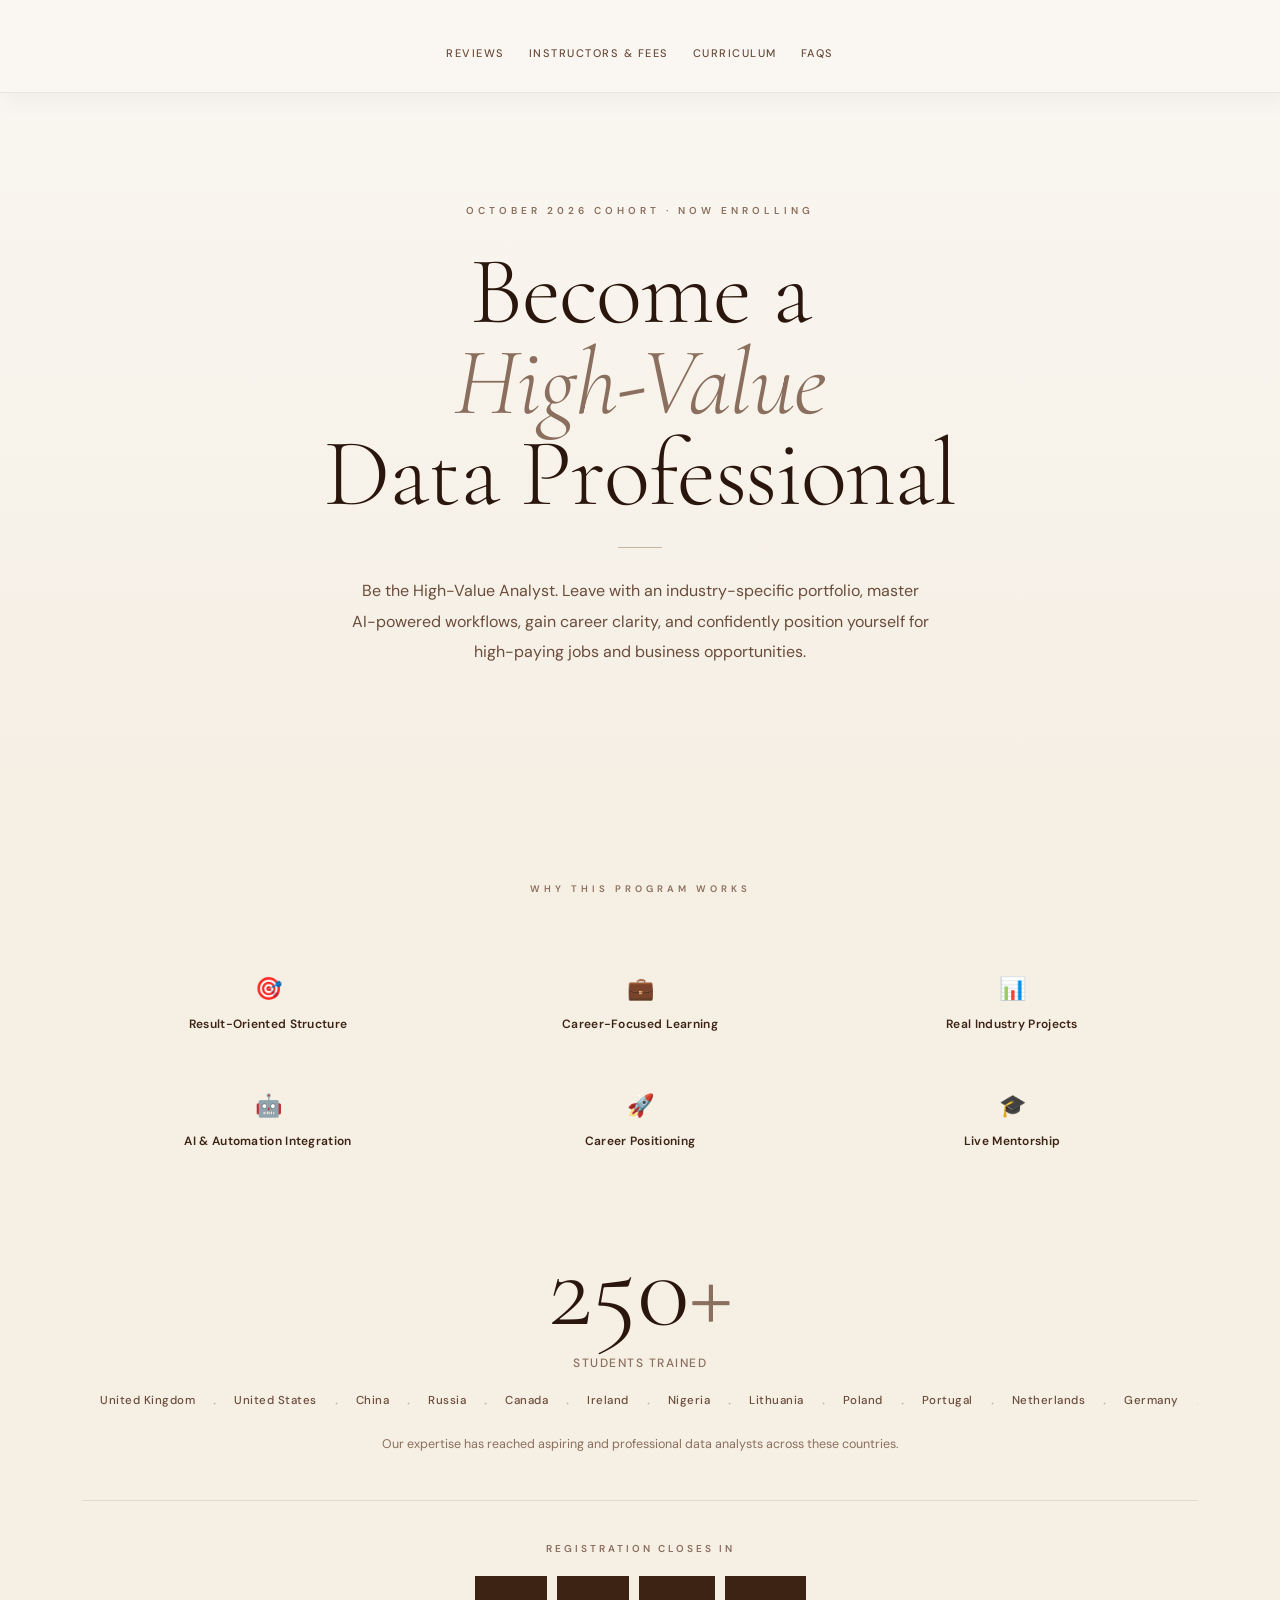
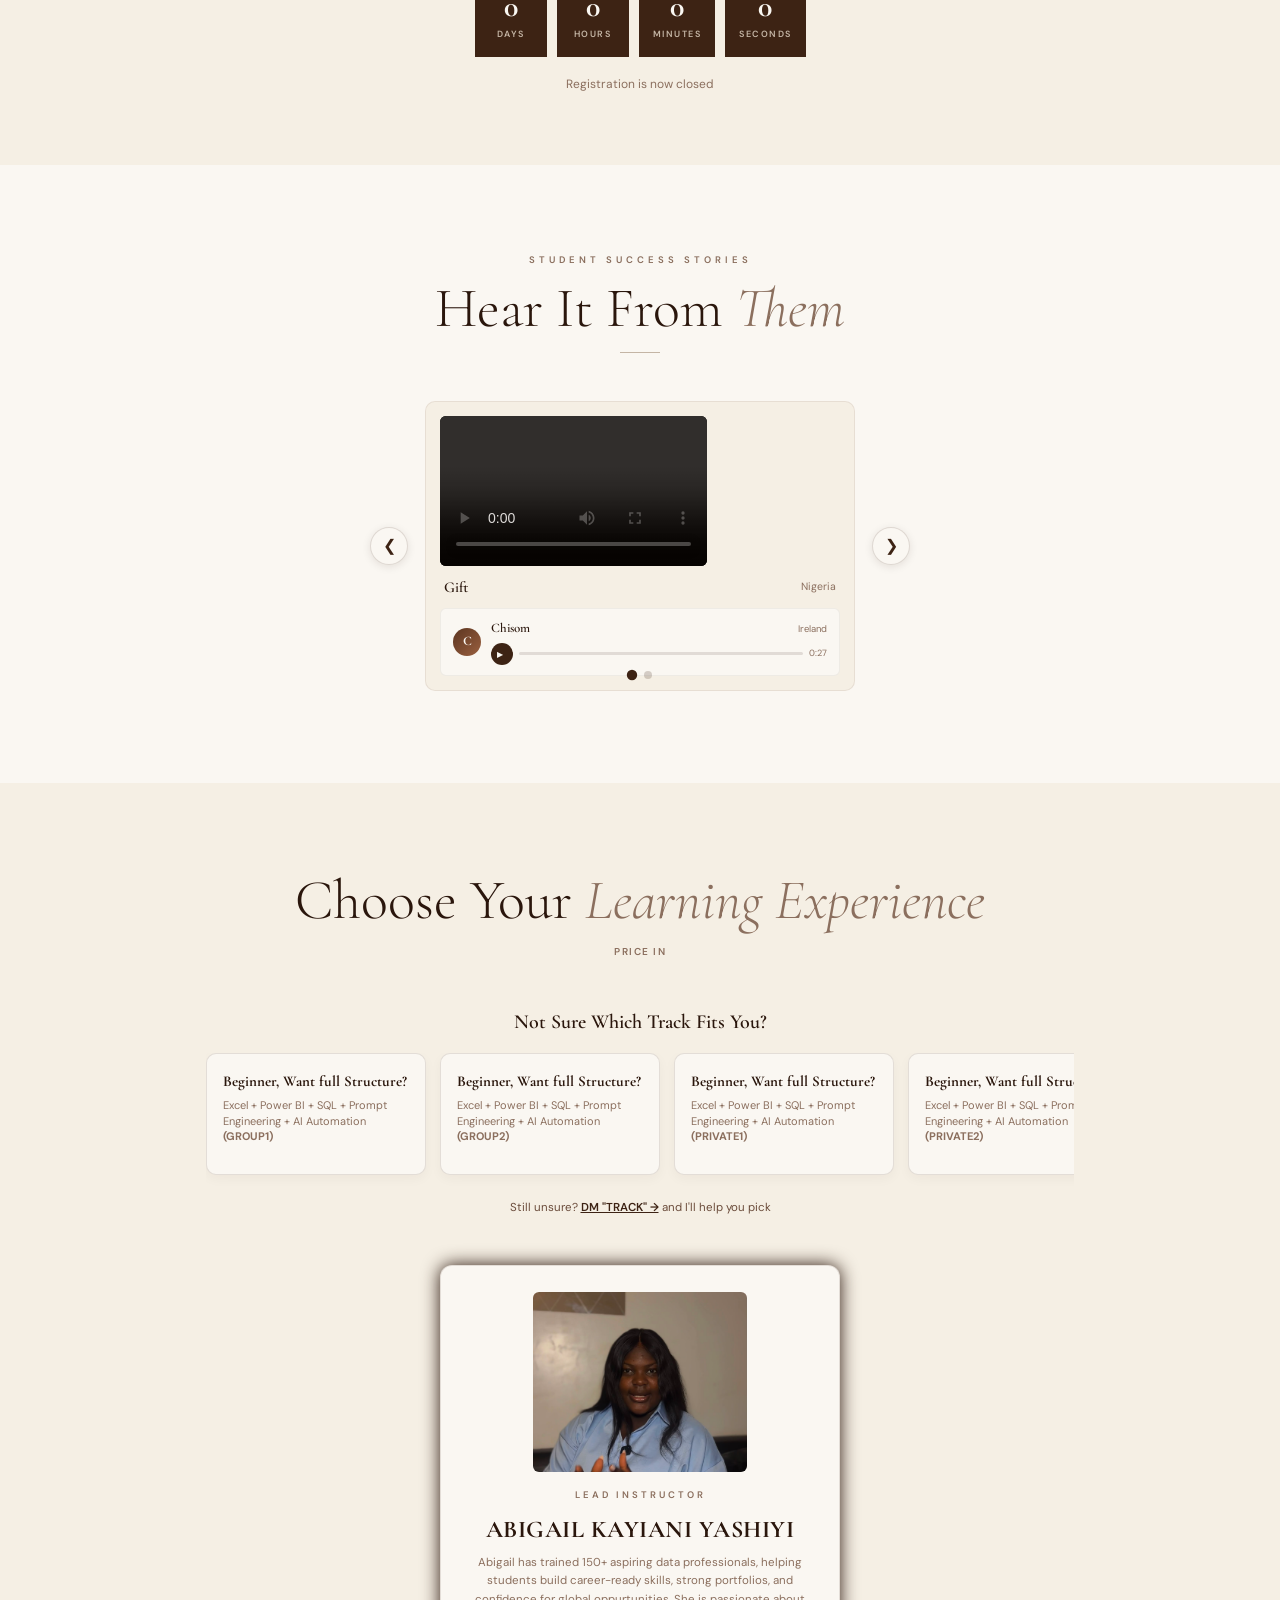
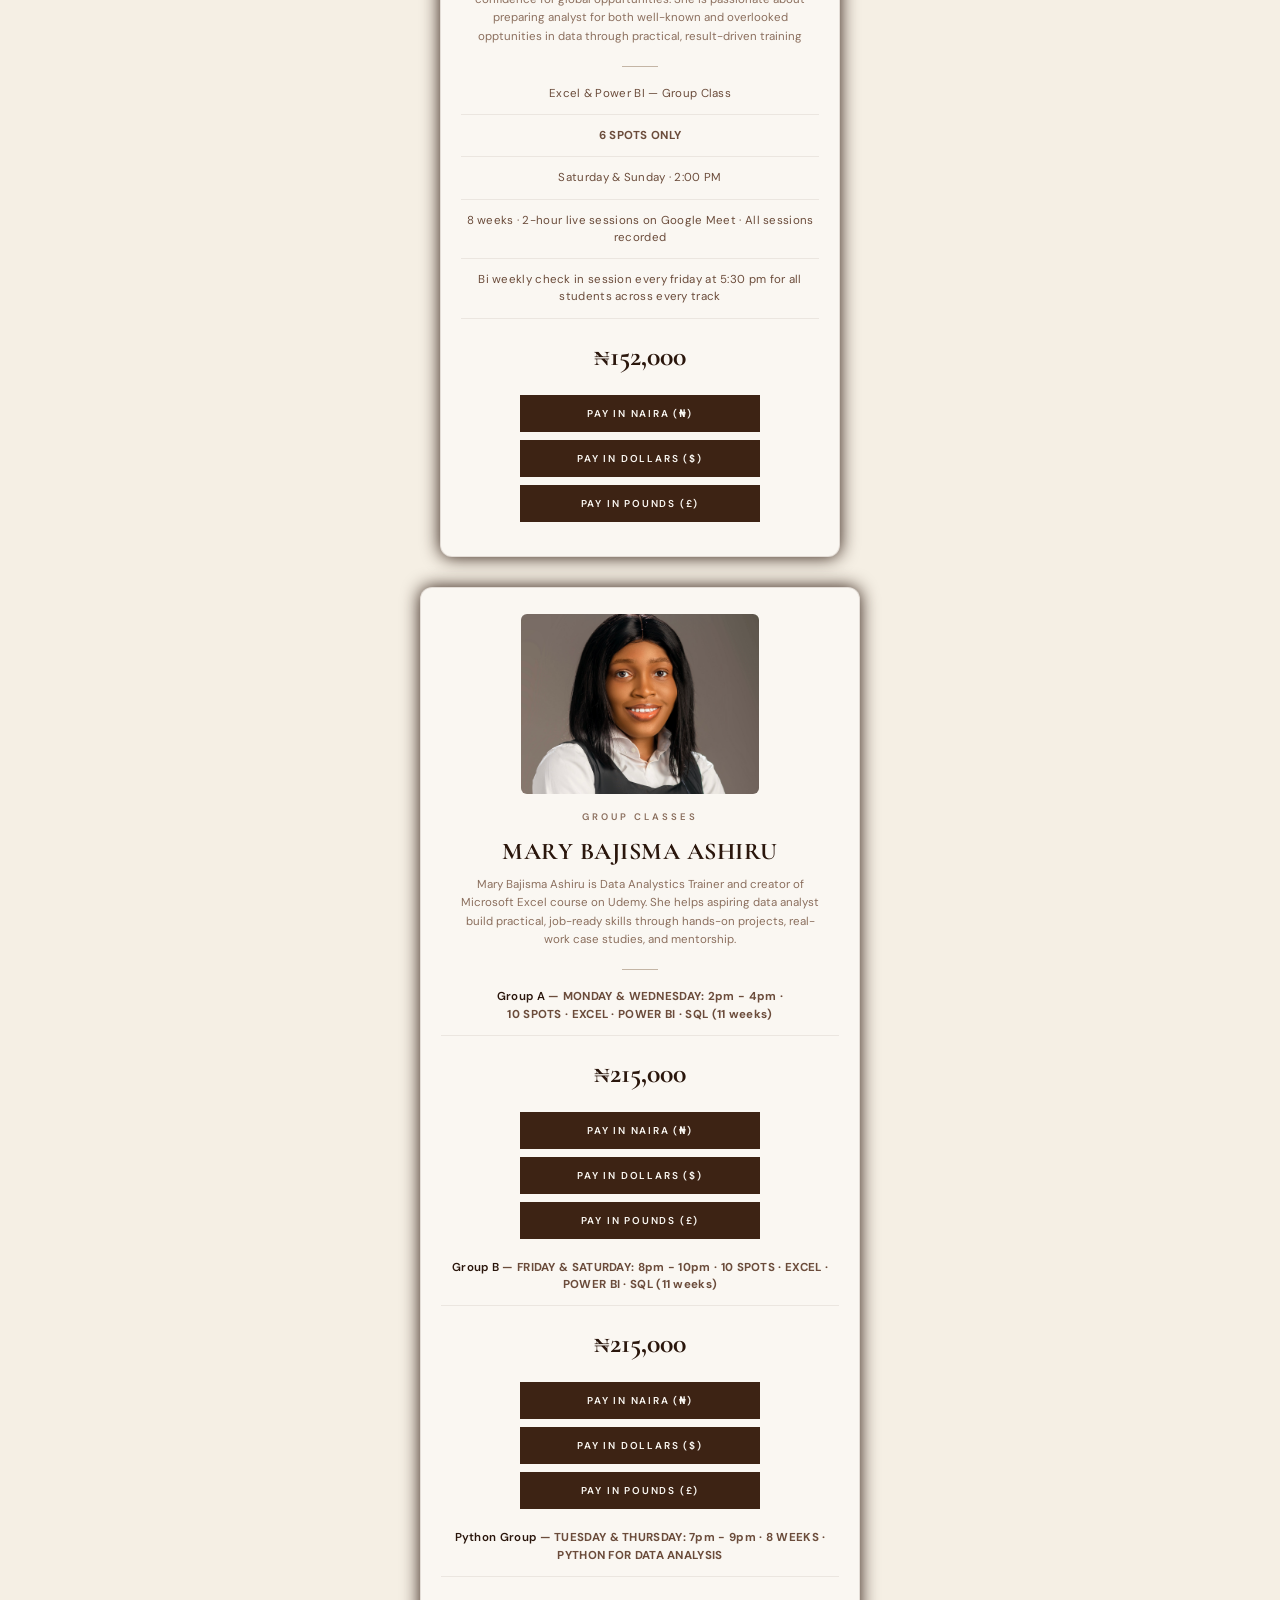
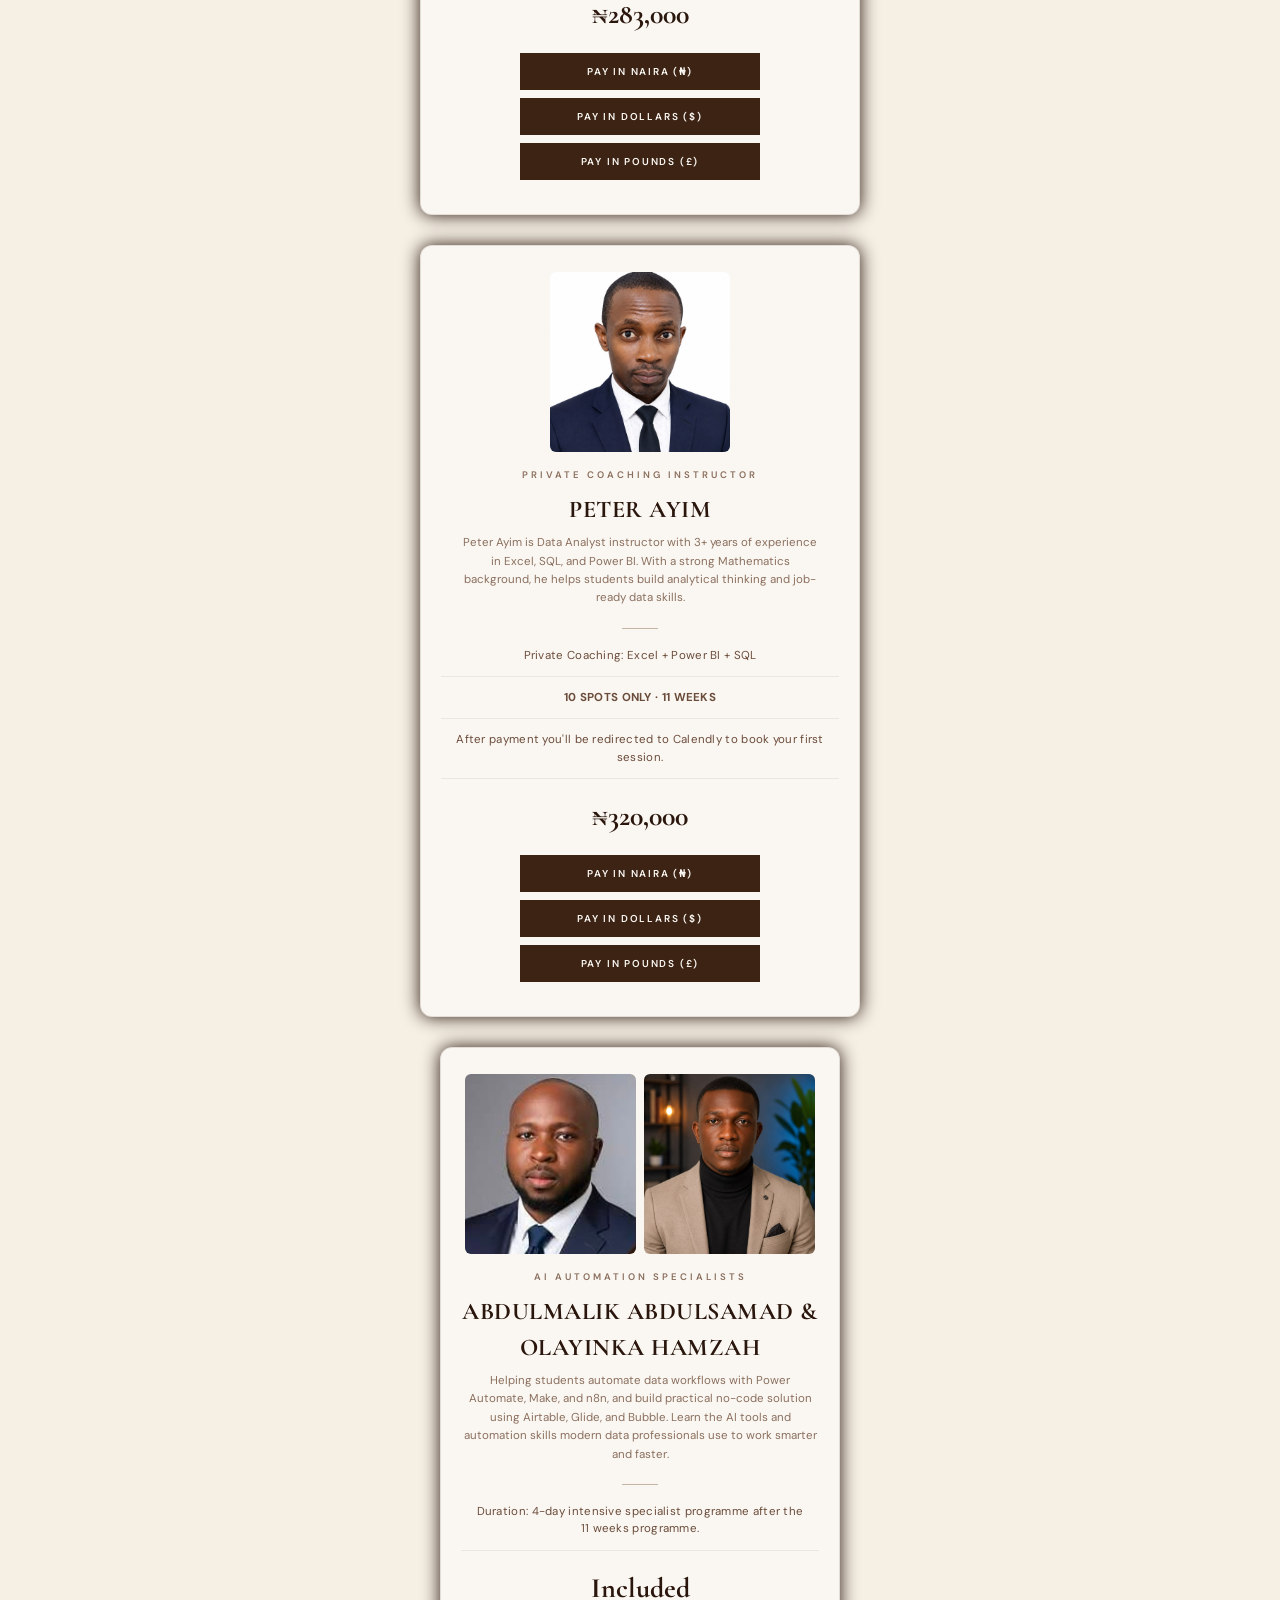
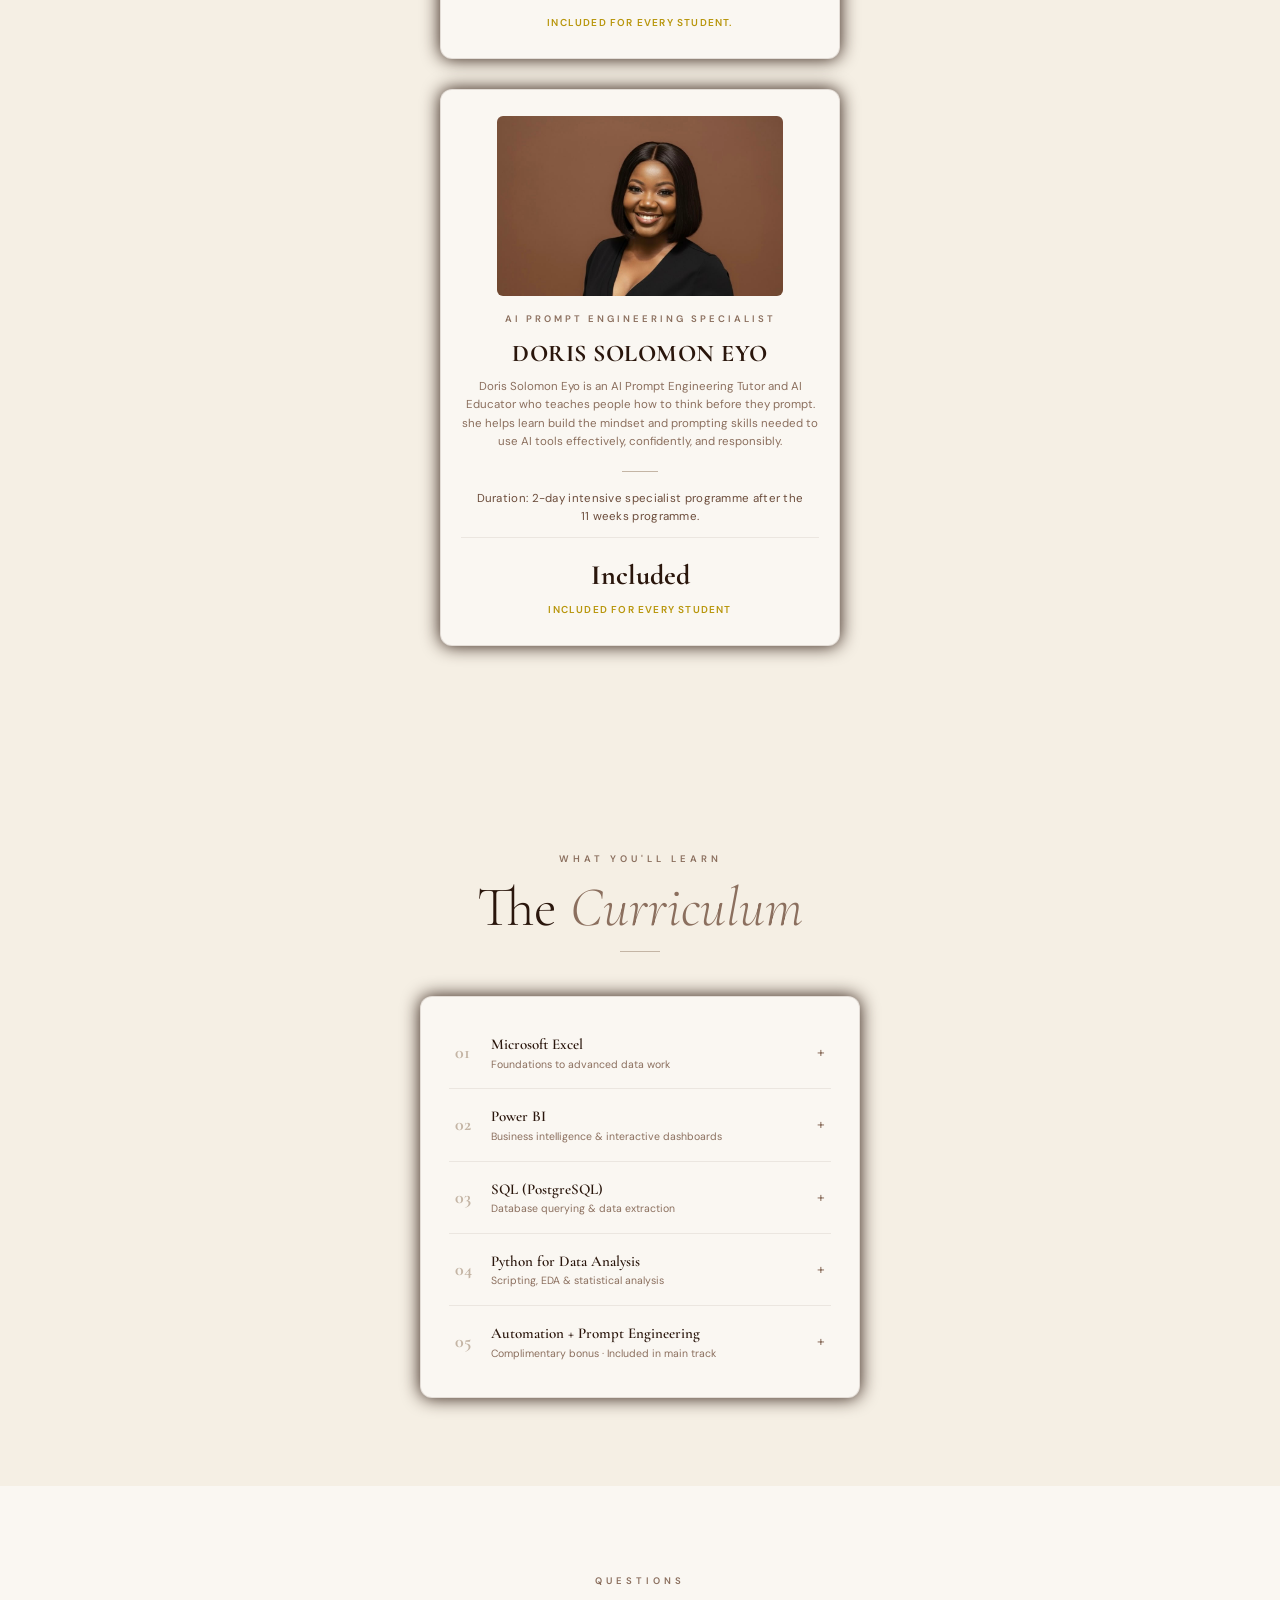
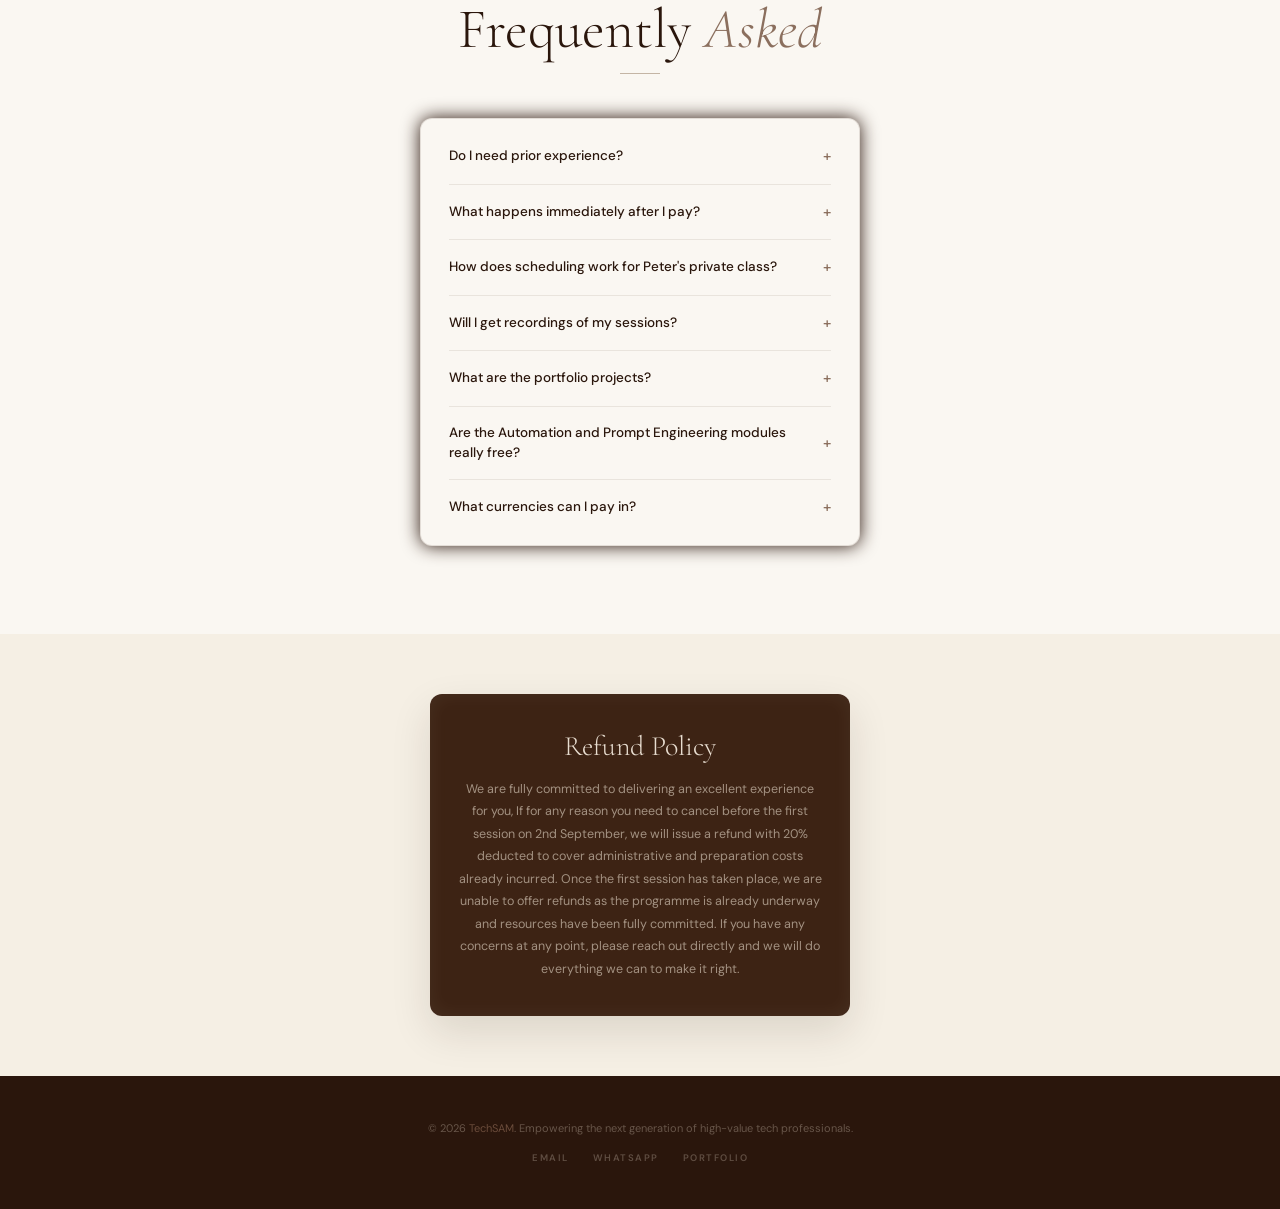
==== commit f9d1aa68: "feat: diary-girl v2.0.0" ====
--- a/index.html
+++ b/index.html
@@ -45,7 +45,7 @@
   <!-- HERO -->
   <section class="hero d-flex align-items-center justify-content-center text-center fade-in-section">
     <div class="hero-inner container">
-      <div class="hero-eyebrow">September 2026 Cohort · Now Enrolling</div>
+      <div class="hero-eyebrow">OCTOBER 2026 Cohort · Now Enrolling</div>
       <h1 class="hero-title">Become a<br><em>High-Value</em><br>Data Professional</h1>
       <div class="hero-rule"></div>
       <p class="hero-sub mx-auto">Be the High-Value Analyst. Leave with an industry-specific portfolio, master
@@ -128,91 +128,111 @@
             <div class="countdown-unit">Seconds</div>
           </div>
         </div>
-        <!-- <p class="countdown-note" id="countdown-note">Registration closes 1 September 2026, 00:59 AM</p> -->
+        <p class="countdown-note" id="countdown-note">Registration closes 30 September 2026, 00:59 PM</p>
       </div>
   </section>
 
-  <!-- REVIEWS -->
+  <!-- REVIEWS CAROUSEL SECTION -->
   <section class="sec reviews fade-in-section" id="reviews">
     <div class="container">
       <div class="sec-eye text-center">Student Success Stories</div>
       <div class="sec-title text-center">Hear It From <em>Them</em></div>
       <div class="sec-rule c"></div>
 
-      <div class="reviews-slab">
-        <!-- Review Group 1 -->
-        <div class="review-card-group">
-          <!-- Video Box with Embedded HTML5 Video -->
-          <div class="mini-vid-box" style="position: relative; overflow: hidden; background: #000;">
-            <video id="vid-1" controls preload="metadata"
-              style="width: 100%; height: 100%; object-fit: cover; position: absolute; inset: 0;"
-              onerror="console.log('Video 1 failed to load')">
-              <source src="./mps/vid_1.mp4" type="video/mp4">
-              Your browser does not support the video tag.
-            </video>
-          </div>
-          <div class="mini-vid-info">
-            <div class="mini-vid-title">Gift.</div>
-            <div class="mini-vid-detail">Nigeria</div>
-          </div>
-
-          <!-- Voice Note Box with Working Audio Player -->
-          <div class="mini-voice-box">
-            <div class="mini-v-av" style="background:linear-gradient(135deg,#5c3520,#9a6040)">C</div>
-            <div class="mini-v-content">
-              <div class="mini-v-head">
-                <span class="mini-v-name">Chisom</span>
-                <span class="mini-v-loc">Ireland</span>
-              </div>
-              <audio id="audio-amaka" preload="none" src="./mps/voice_note1.mp4"></audio>
-              <div class="mini-v-player">
-                <button class="mini-v-play"
-                  onclick="let a = document.getElementById('audio-amaka'); a.paused ? a.play() : a.pause();">▶</button>
-                <div class="mini-v-bar">
-                  <div class="mini-v-fill" style="width:40%"></div>
-                </div>
-                <span class="mini-v-dur">0:27</span>
-              </div>
-            </div>
-          </div>
-        </div>
-
-        <!-- Review Group 2 -->
-        <div class="review-card-group mb-0">
-          <!-- Video Box with Embedded HTML5 Video -->
-          <div class="mini-vid-box" style="position: relative; overflow: hidden; background: #000;">
-            <video id="vid-2" controls preload="metadata"
-              style="width: 100%; height: 100%; object-fit: cover; position: absolute; inset: 0;"
-              onerror="console.log('Video 2 failed to load')">
-              <source src="./mps/vid_2.mp4" type="video/mp4">
-              Your browser does not support the video tag.
-            </video>
-          </div>
-          <div class="mini-vid-info">
-            <div class="mini-vid-title">Olusayo</div>
-            <div class="mini-vid-detail">Dubai, UAE</div>
-          </div>
-
-          <!-- Voice Note Box with Working Audio Player -->
-          <div class="mini-voice-box">
-            <div class="mini-v-av" style="background:linear-gradient(135deg,#3d5c3a,#6a9460)">S</div>
-            <div class="mini-v-content">
-              <div class="mini-v-head">
-                <span class="mini-v-name">Stephanie </span>
-                <span class="mini-v-loc">United Kingdom</span>
-              </div>
-              <audio id="audio-blessing" preload="none" src="./mps/voice_note2.mp4"></audio>
-              <div class="mini-v-player">
-                <button class="mini-v-play"
-                  onclick="let a = document.getElementById('audio-blessing'); a.paused ? a.play() : a.pause();">▶</button>
-                <div class="mini-v-bar">
-                  <div class="mini-v-fill" style="width:58%"></div>
-                </div>
-                <span class="mini-v-dur">0:19</span>
-              </div>
-            </div>
-          </div>
-        </div>
+      <!-- Carousel Container -->
+      <div class="reviews-carousel-wrapper">
+
+        <!-- Navigation Buttons -->
+        <button class="carousel-nav prev" aria-label="Previous Slide" onclick="moveCarousel(-1)">❮</button>
+        <button class="carousel-nav next" aria-label="Next Slide" onclick="moveCarousel(1)">❯</button>
+
+        <!-- Carousel Viewport / Track -->
+        <div class="reviews-carousel-track-container" id="carouselTrackContainer">
+          <div class="reviews-carousel-track" id="carouselTrack">
+
+            <!-- Review Slide 1 -->
+            <div class="review-slide">
+              <div class="review-card-group">
+                <!-- Video Box -->
+                <div class="mini-vid-box" style="position: relative; overflow: hidden; background: #000;">
+                  <video id="vid-1" controls preload="metadata"
+                    style="width: 100%; height: 100%; object-fit: cover; position: absolute; inset: 0;"
+                    onerror="console.log('Video 1 failed to load')">
+                    <source src="./mps/vid_1.mp4" type="video/mp4">
+                    Your browser does not support the video tag.
+                  </video>
+                </div>
+                <div class="mini-vid-info">
+                  <div class="mini-vid-title">Gift</div>
+                  <div class="mini-vid-detail">Nigeria</div>
+                </div>
+
+                <!-- Voice Note Box -->
+                <div class="mini-voice-box">
+                  <div class="mini-v-av" style="background:linear-gradient(135deg,#5c3520,#9a6040)">C</div>
+                  <div class="mini-v-content">
+                    <div class="mini-v-head">
+                      <span class="mini-v-name">Chisom</span>
+                      <span class="mini-v-loc">Ireland</span>
+                    </div>
+                    <audio id="audio-amaka" preload="none" src="./mps/voice_note1.mp4"></audio>
+                    <div class="mini-v-player">
+                      <button class="mini-v-play" onclick="toggleAudio('audio-amaka', this)">▶</button>
+                      <div class="mini-v-bar">
+                        <div class="mini-v-fill" id="fill-audio-amaka" style="width: 0%"></div>
+                      </div>
+                      <span class="mini-v-dur" id="dur-audio-amaka">0:27</span>
+                    </div>
+                  </div>
+                </div>
+              </div>
+            </div>
+
+            <!-- Review Slide 2 -->
+            <div class="review-slide">
+              <div class="review-card-group">
+                <!-- Video Box -->
+                <div class="mini-vid-box" style="position: relative; overflow: hidden; background: #000;">
+                  <video id="vid-2" controls preload="metadata"
+                    style="width: 100%; height: 100%; object-fit: cover; position: absolute; inset: 0;"
+                    onerror="console.log('Video 2 failed to load')">
+                    <source src="./mps/vid_2.mp4" type="video/mp4">
+                    Your browser does not support the video tag.
+                  </video>
+                </div>
+                <div class="mini-vid-info">
+                  <div class="mini-vid-title">Olusayo</div>
+                  <div class="mini-vid-detail">Dubai, UAE</div>
+                </div>
+
+                <!-- Voice Note Box -->
+                <div class="mini-voice-box">
+                  <div class="mini-v-av" style="background:linear-gradient(135deg,#3d5c3a,#6a9460)">S</div>
+                  <div class="mini-v-content">
+                    <div class="mini-v-head">
+                      <span class="mini-v-name">Stephanie</span>
+                      <span class="mini-v-loc">United Kingdom</span>
+                    </div>
+                    <audio id="audio-blessing" preload="none" src="./mps/voice_note2.mp4"></audio>
+                    <div class="mini-v-player">
+                      <button class="mini-v-play" onclick="toggleAudio('audio-blessing', this)">▶</button>
+                      <div class="mini-v-bar">
+                        <div class="mini-v-fill" id="fill-audio-blessing" style="width: 0%"></div>
+                      </div>
+                      <span class="mini-v-dur" id="dur-audio-blessing">0:19</span>
+                    </div>
+                  </div>
+                </div>
+              </div>
+            </div>
+
+            <!-- Add additional .review-slide elements here seamlessly -->
+
+          </div>
+        </div>
+
+        <!-- Carousel Indicators / Dots -->
+        <div class="carousel-indicators" id="carouselIndicators"></div>
       </div>
     </div>
   </section>
@@ -220,16 +240,9 @@
   <!-- INSTRUCTORS + PROGRAMS -->
   <section class="sec instructors fade-in-section" id="instructors">
     <div class="container">
-      <div class="sec-eye text-center">The Teaching Team &amp; Enrollment</div>
       <div class="sec-title text-center">Choose Your <em>Learning Experience</em></div>
-      <p class="inst-intro-sub mx-auto text-center">Choose the programme that best fits your goals, schedule and
-        learning style. Every instructor follows the same industry-focused curriculum, practical projects and
-        business-first approach.</p>
       <div class="d-flex gap-2 flex-wrap align-items-center justify-content-center mb-5">
         <span class="cur-l">Price in</span>
-        <button class="cur-btn active" onclick="setCur('NGN',this)">₦ Naira</button>
-        <button class="cur-btn" onclick="setCur('USD',this)">$ Dollar</button>
-        <button class="cur-btn" onclick="setCur('GBP',this)">£ Pounds</button>
       </div>
 
       <!-- TRACK SELECTOR WIZARD -->
@@ -238,31 +251,38 @@
         <div class="track-selector-track">
 
           <!-- Option 1: New to data -->
-          <a href="#instructors" class="track-sel-card" onclick="scrollToCard('abi')">
-            <div class="ts-c-head">New to data, tight budget?</div>
-            <div class="ts-c-sub">Excel + Power BI · 8 weeks</div>
-            <div class="ts-c-price">₦152,000</div>
+          <a href="#abi" class="track-sel-card" onclick="scrollToCard('abi')">
+            <div class="ts-c-head">Beginner, Want full Structure?</div>
+            <div class="ts-c-sub">Excel + Power BI + SQL + Prompt Engineering + AI Automation <b>(GROUP1)</b></div>
+    
           </a>
 
           <!-- Option 2: Full skill set -->
-          <a href="#instructors" class="track-sel-card" onclick="scrollToCard('mary-a')">
-            <div class="ts-c-head">Want the full skill set?</div>
-            <div class="ts-c-sub">Excel + Power BI + SQL · 11 weeks</div>
-            <div class="ts-c-price">₦215,000</div>
+          <a href="#mary-a" class="track-sel-card" onclick="scrollToCard('mary-a')">
+            <div class="ts-c-head">Beginner, Want full Structure?</div>
+            <div class="ts-c-sub">Excel + Power BI + SQL + Prompt Engineering + AI Automation <b>(GROUP2)</b></div>
+            
           </a>
 
           <!-- Option 3: Private coaching -->
-          <a href="#instructors" class="track-sel-card" onclick="scrollToCard('peter')">
-            <div class="ts-c-head">Prefer 1-on-1 pacing?</div>
-            <div class="ts-c-sub">Private Coaching · 11 weeks</div>
-            <div class="ts-c-price">₦320,000</div>
+          <a href="#peter" class="track-sel-card" onclick="scrollToCard('peter')">
+            <div class="ts-c-head">Beginner, Want full Structure?</div>
+            <div class="ts-c-sub">Excel + Power BI + SQL + Prompt Engineering + AI Automation <b>(PRIVATE1)</b></div>
+            
           </a>
 
+            <!-- Option 3: Private coaching 2 -->
+          <a href="#peter" class="track-sel-card" onclick="scrollToCard('peter')">
+            <div class="ts-c-head">Beginner, Want full Structure?</div>
+            <div class="ts-c-sub">Excel + Power BI + SQL + Prompt Engineering + AI Automation <b>(PRIVATE2)</b></div>
+            
+          </a>
+
           <!-- Option 4: Python -->
-          <a href="#instructors" class="track-sel-card" onclick="scrollToCard('python')">
-            <div class="ts-c-head">Already know Excel/PBI/SQL?</div>
-            <div class="ts-c-sub">Python for Data Analysis · 8 weeks</div>
-            <div class="ts-c-price">₦283,000</div>
+          <a href="#python" class="track-sel-card" onclick="scrollToCard('python')">
+            <div class="ts-c-head">Beginner, Want full Structure?</div>
+            <div class="ts-c-sub">Already know Excel + Power BI + SQL? <b>Python + AI Automation + Prompt Engineering</b></div>
+            
           </a>
 
         </div>
@@ -294,7 +314,7 @@
         <div class="islab-row">
           Bi weekly check in session every friday at 5:30 pm for all students across every track
         </div>
-        <div class="islab-fee-row">
+        <div class="islab-fee-row" id="abi">
           <div class="islab-fee pc-price" data-ngn="152000" data-disc="152000" data-n="0"><span
               class="pv">₦152,000</span></div>
         </div>
@@ -309,7 +329,7 @@
       </div>
 
       <!-- MARY -->
-      <div class="islab mary-slab">
+      <div class="islab mary-slab" id="mary-a">
         <div class="mary_pic"
           style="height: 180px; border-radius: 6px; display: flex; align-items: center; justify-content: center; color: var(--text-4); font-size: 10px; letter-spacing: 1px; margin-bottom: 16px;">
         </div>
@@ -357,7 +377,7 @@
             (£)</a>
         </div>
 
-        <div class="islab-row fw-bold"><strong>Python Group</strong> — TUESDAY &amp; THURSDAY: 7pm -
+        <div class="islab-row fw-bold" id="python"><strong>Python Group</strong> — TUESDAY &amp; THURSDAY: 7pm -
           9pm · 8
           WEEKS · PYTHON FOR DATA ANALYSIS</div>
         <div class="islab-fee-row">
@@ -375,7 +395,7 @@
       </div>
 
       <!-- PETER -->
-      <div class="islab peter-slab">
+      <div class="islab peter-slab" id="peter">
         <div class="peter_pic"
           style="height: 180px; border-radius: 6px; display: flex; align-items: center; justify-content: center; color: var(--text-4); font-size: 10px; letter-spacing: 1px; margin-bottom: 16px;">
         </div>
--- a/styles.css
+++ b/styles.css
@@ -376,11 +376,12 @@
 }
 
 /* ── REVIEWS ── */
+/* ── REVIEWS SLAB & CARDS ── */
 .reviews-slab {
     background: var(--ivory);
     border: 1px solid rgba(61, 35, 20, 0.12);
     border-radius: 12px;
-    box-shadow: 0 0 18px rgba(42, 22, 12, 1);
+    box-shadow: 0 4px 20px rgba(42, 22, 12, 0.15);
     padding: 24px 20px;
     max-width: 440px;
     margin: 0 auto;
@@ -392,7 +393,7 @@
     border-radius: 10px;
     padding: 14px;
     margin-bottom: 16px;
-    transition: background .25s;
+    transition: background 0.25s ease;
 }
 
 .review-card-group:last-child {
@@ -503,6 +504,7 @@
     height: 22px;
     background: var(--espresso);
     border: none;
+    border-radius: 50%;
     cursor: pointer;
     color: var(--ivory);
     font-size: 8px;
@@ -511,18 +513,21 @@
     justify-content: center;
     padding-left: 1px;
     flex-shrink: 0;
-    transition: background .2s;
+    transition: background 0.2s ease, transform 0.15s ease;
 }
 
 .mini-v-play:hover {
     background: var(--mocha);
+    transform: scale(1.05);
 }
 
 .mini-v-bar {
     flex: 1;
-    height: 2px;
-    background: rgba(42, 22, 12, 0.15);
+    height: 3px;
+    background: rgba(42, 22, 12, 0.12);
+    border-radius: 2px;
     position: relative;
+    overflow: hidden;
 }
 
 .mini-v-fill {
@@ -531,12 +536,107 @@
     top: 0;
     bottom: 0;
     background: var(--mocha);
+    transition: width 0.1s linear;
 }
 
 .mini-v-dur {
     font-size: 9px;
     color: var(--text-4);
     white-space: nowrap;
+}
+
+
+/* ── REVIEWS CAROUSEL CONTAINER & CONTROLS ── */
+
+.reviews-carousel-wrapper {
+    position: relative;
+    width: 100%;
+    max-width: 540px; /* Aligned for optimal review slab framing */
+    margin: 0 auto;
+    padding: 0 50px;
+}
+
+.reviews-carousel-track-container {
+    overflow: hidden;
+    width: 100%;
+    touch-action: pan-y;
+    user-select: none;
+}
+
+.reviews-carousel-track {
+    display: flex;
+    transition: transform 0.4s cubic-bezier(0.25, 1, 0.5, 1);
+    will-change: transform;
+}
+
+.review-slide {
+    min-width: 100%;
+    box-sizing: border-box;
+    padding: 4px 5px;
+}
+
+/* Arrow Navigation */
+.carousel-nav {
+    position: absolute;
+    top: 50%;
+    transform: translateY(-50%);
+    width: 38px;
+    height: 38px;
+    border-radius: 50%;
+    background: var(--ivory);
+    border: 1px solid rgba(61, 35, 20, 0.15);
+    color: var(--espresso);
+    font-size: 1rem;
+    cursor: pointer;
+    z-index: 10;
+    display: flex;
+    align-items: center;
+    justify-content: center;
+    box-shadow: 0 2px 8px rgba(42, 22, 12, 0.1);
+    transition: background 0.2s ease, transform 0.2s ease, border-color 0.2s ease;
+}
+
+.carousel-nav:hover {
+    background: var(--cream);
+    border-color: var(--mocha);
+    transform: translateY(-50%) scale(1.08);
+}
+
+.carousel-nav.prev { left: 0; }
+.carousel-nav.next { right: 0; }
+
+/* Indicators / Dots */
+.carousel-indicators {
+    display: flex;
+    justify-content: center;
+    align-items: center;
+    gap: 8px;
+    margin-top: 18px;
+}
+
+.carousel-dot {
+    width: 8px;
+    height: 8px;
+    border-radius: 50%;
+    background: rgba(61, 35, 20, 0.2);
+    cursor: pointer;
+    transition: background 0.3s ease, transform 0.3s ease;
+}
+
+.carousel-dot.active {
+    background: var(--espresso);
+    transform: scale(1.3);
+}
+
+/* Mobile Responsiveness */
+@media (max-width: 768px) {
+    .reviews-carousel-wrapper {
+        padding: 0;
+    }
+    
+    .carousel-nav {
+        display: none; /* Mobile relies on swipe touch events */
+    }
 }
 
 /* ── INSTRUCTORS + PROGRAMS ── */
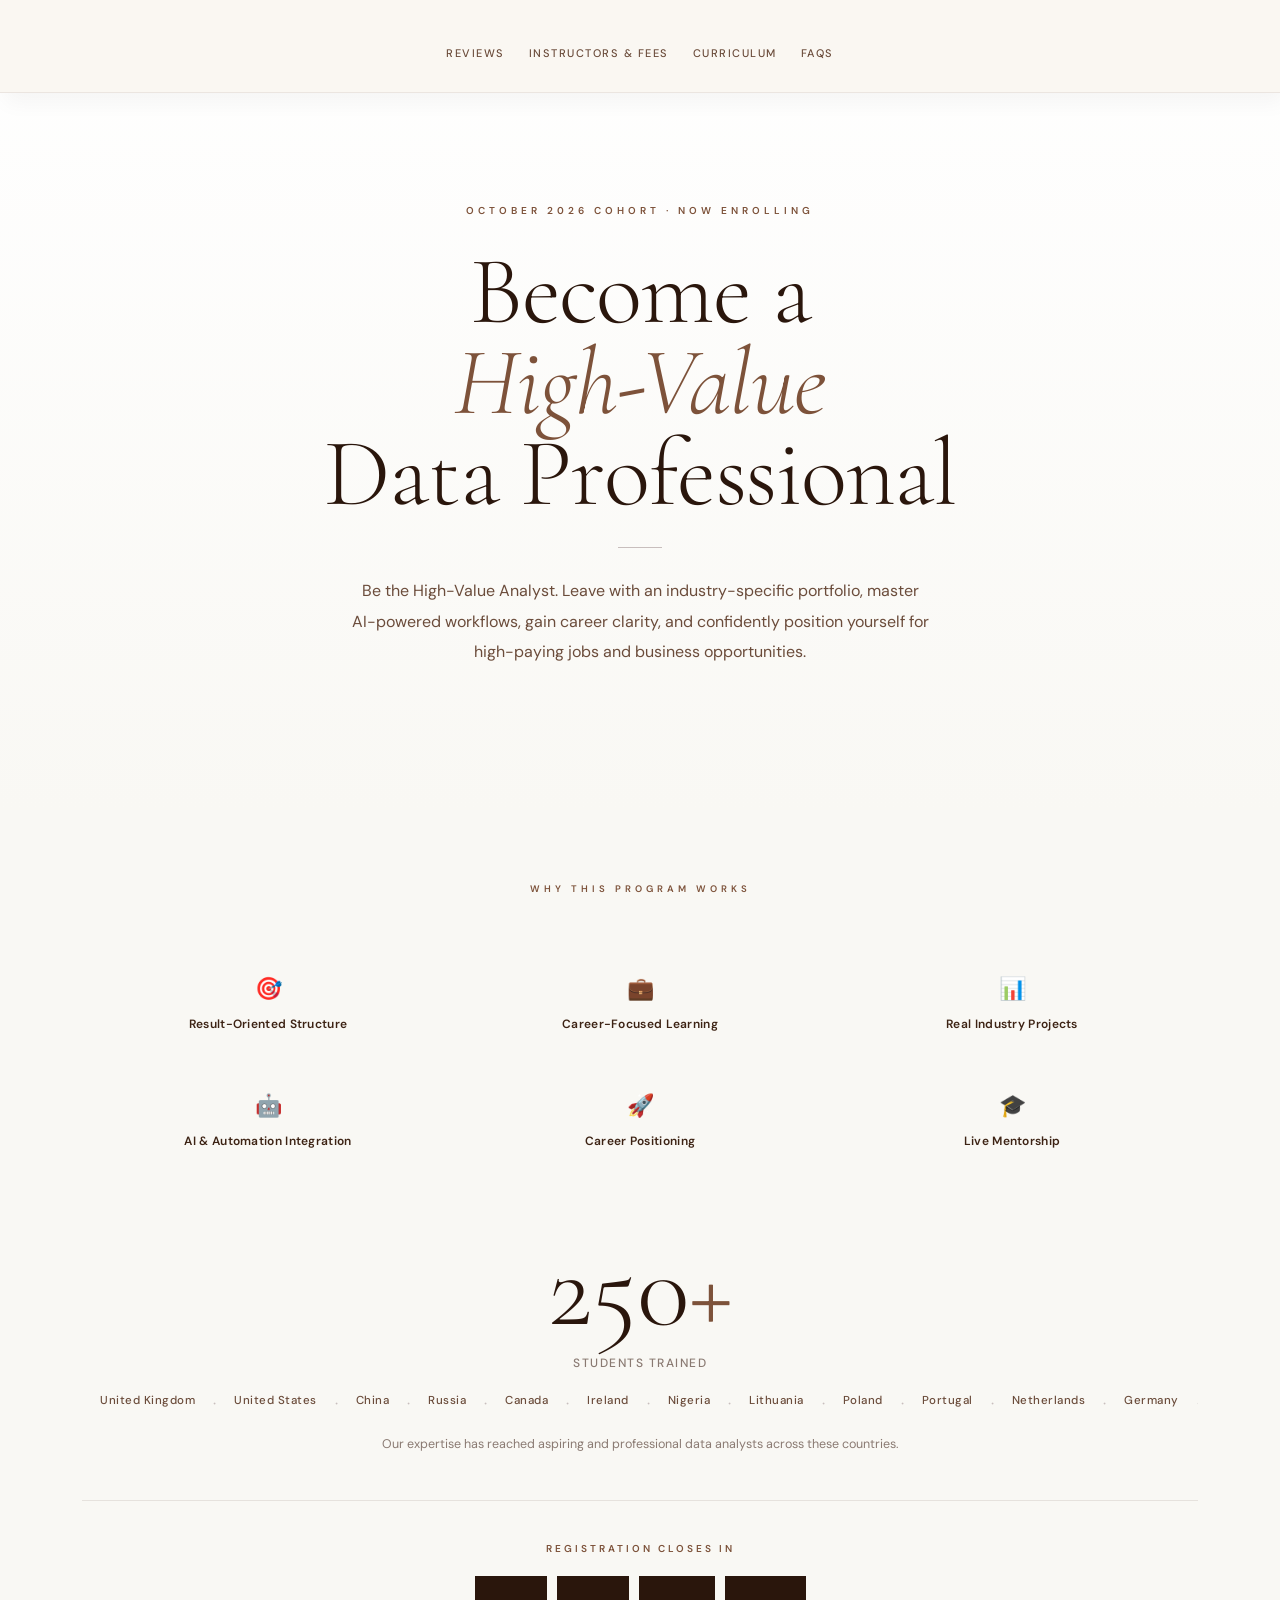
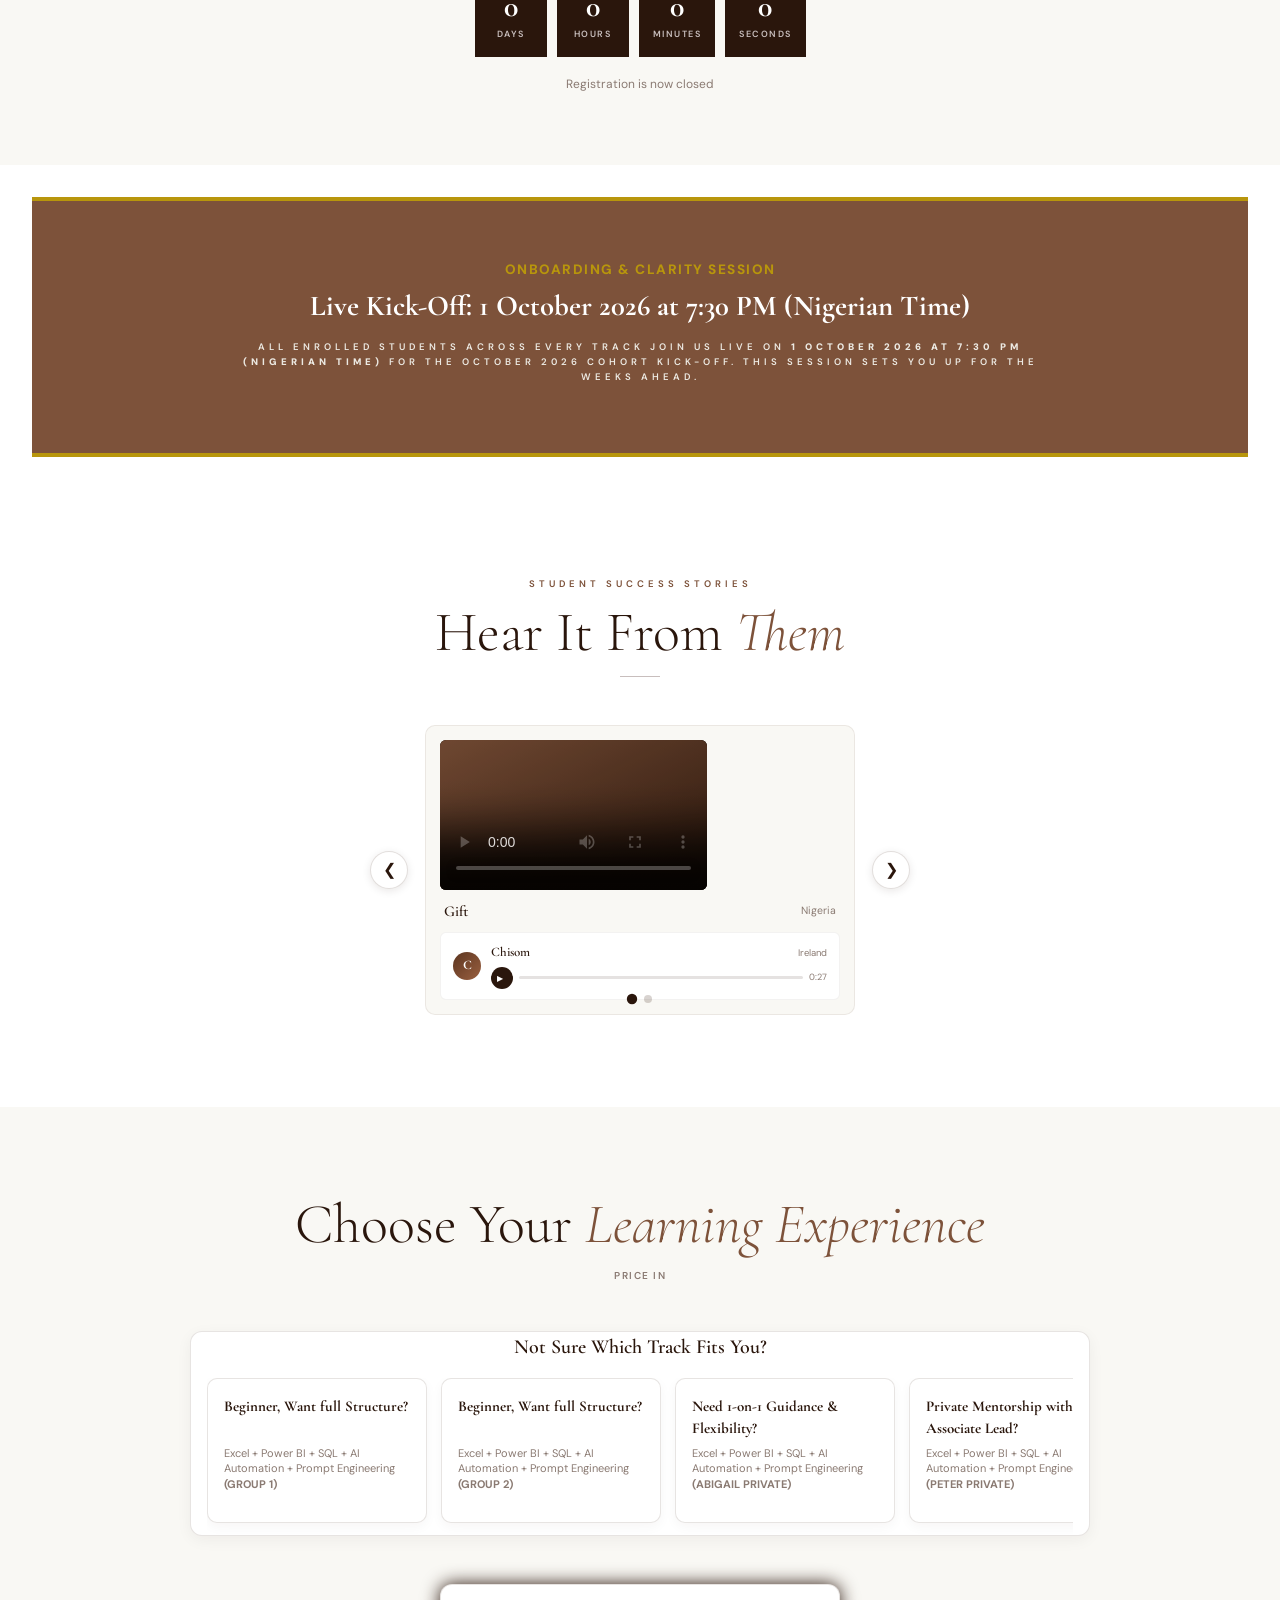
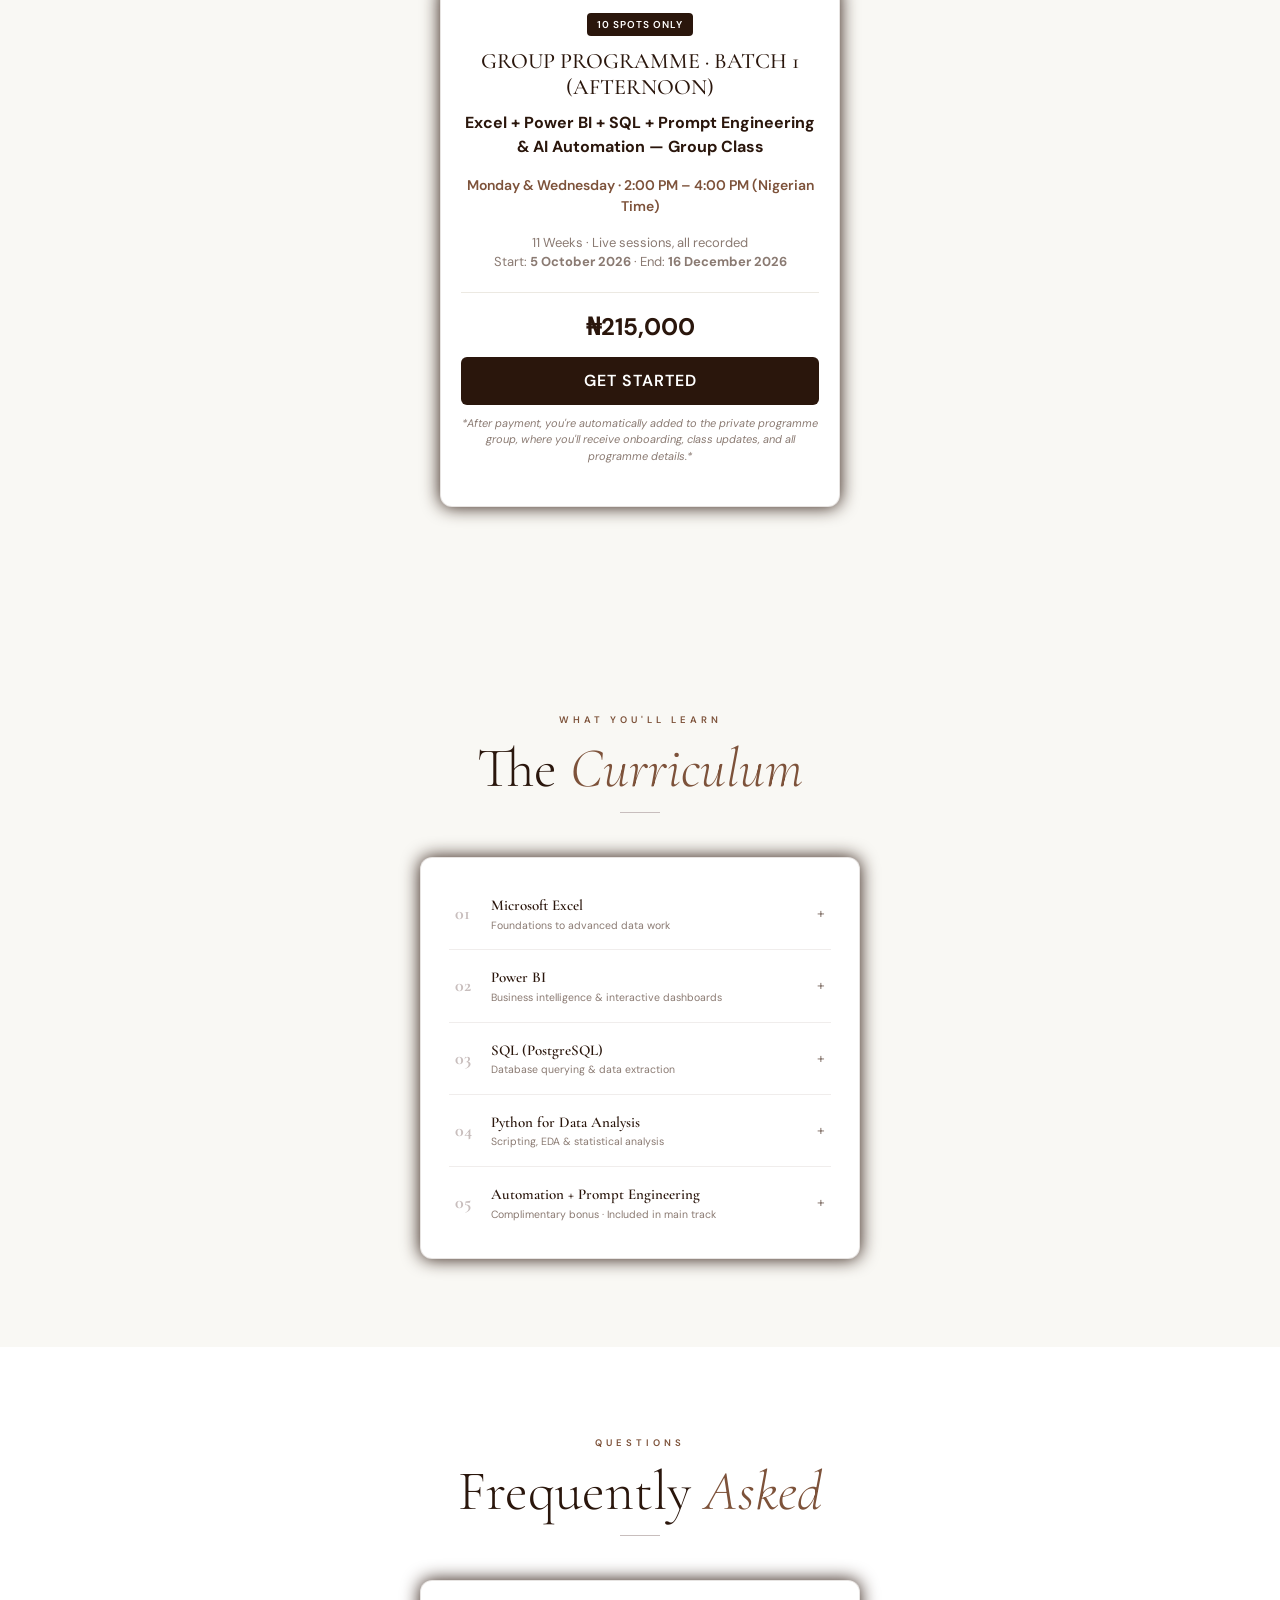
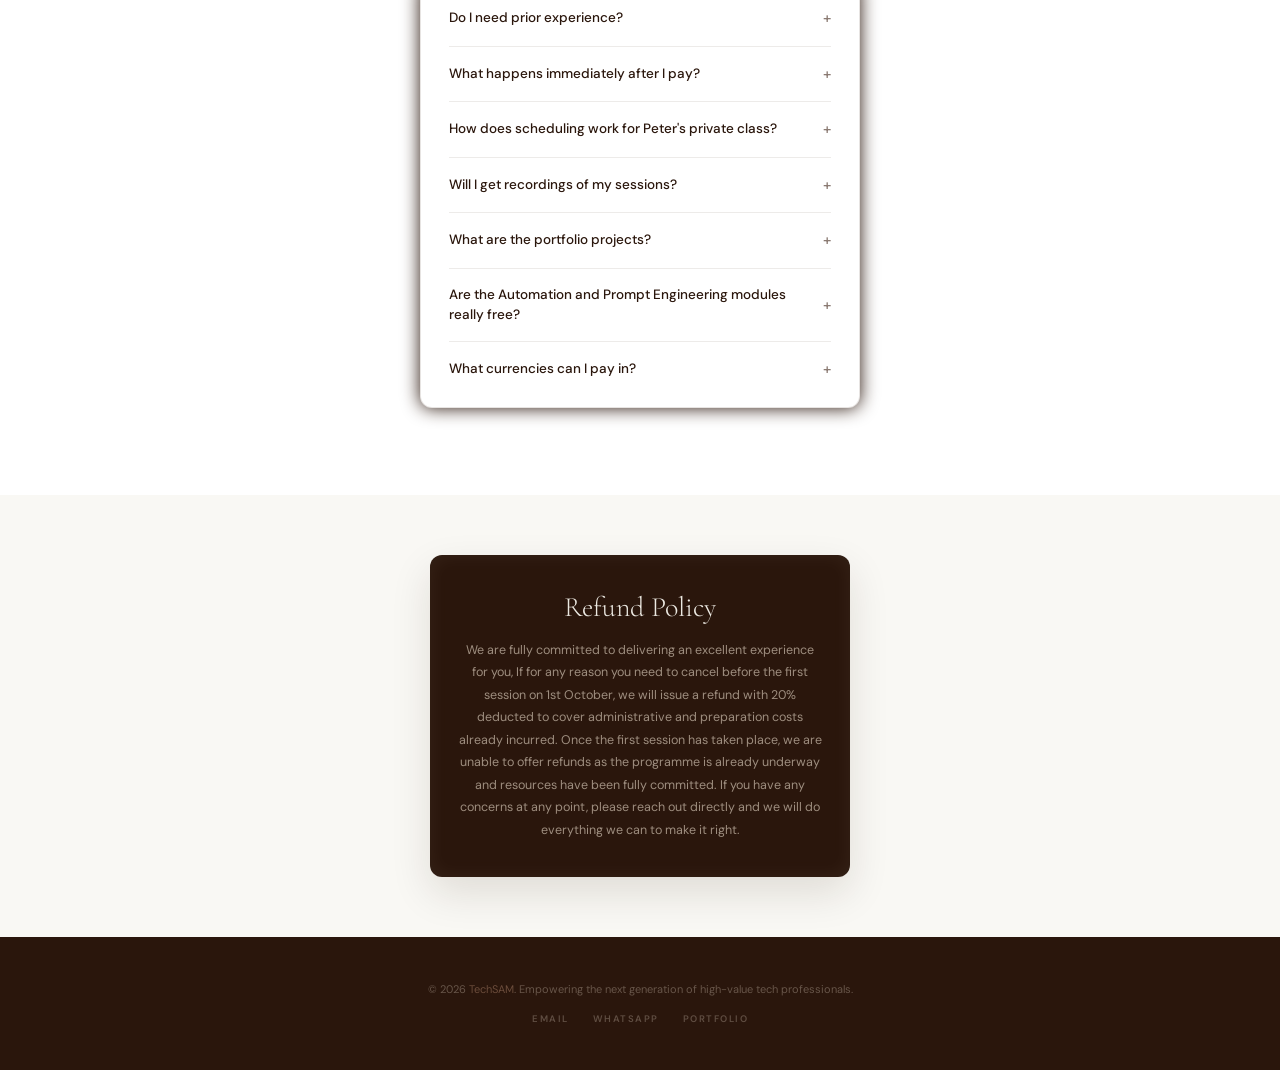
==== commit 4b2f7999: "feat: finished diary-girlv2" ====
--- a/index.html
+++ b/index.html
@@ -132,6 +132,23 @@
       </div>
   </section>
 
+  <!--
+    ==========================================================================
+   ONBOARDING & CLARITY SESSION
+    ==========================================================================
+  -->
+  <section class="onboarding-banner-section">
+    <div class="onboarding-content">
+      <span class="onboarding-tag">ONBOARDING & CLARITY SESSION</span>
+      <h2 class="onboarding-title">Live Kick-Off: 1 October 2026 at 7:30 PM (Nigerian Time)</h2>
+      <p class="onboarding-desc">
+        All enrolled students across every track join us live on
+        <strong>1 October 2026 at 7:30 PM (Nigerian Time)</strong> for the OCTOBER 2026 COHORT kick-off. This session
+        sets you up for the weeks ahead.
+      </p>
+    </div>
+  </section>
+
   <!-- REVIEWS CAROUSEL SECTION -->
   <section class="sec reviews fade-in-section" id="reviews">
     <div class="container">
@@ -156,6 +173,7 @@
                 <!-- Video Box -->
                 <div class="mini-vid-box" style="position: relative; overflow: hidden; background: #000;">
                   <video id="vid-1" controls preload="metadata"
+                    poster="data:image/svg+xml;utf8,<svg xmlns='http://www.w3.org/2000/svg' width='100%' height='100%'><defs><linearGradient id='g' x1='0' y1='0' x2='1' y2='1'><stop offset='0%' stop-color='%237d523a'/><stop offset='100%' stop-color='%232a160c'/></linearGradient></defs><rect width='100%' height='100%' fill='url(%23g)'/></svg>"
                     style="width: 100%; height: 100%; object-fit: cover; position: absolute; inset: 0;"
                     onerror="console.log('Video 1 failed to load')">
                     <source src="./mps/vid_1.mp4" type="video/mp4">
@@ -193,9 +211,10 @@
               <div class="review-card-group">
                 <!-- Video Box -->
                 <div class="mini-vid-box" style="position: relative; overflow: hidden; background: #000;">
-                  <video id="vid-2" controls preload="metadata"
+                  <video id="vid-1" controls preload="metadata"
+                    poster="data:image/svg+xml;utf8,<svg xmlns='http://www.w3.org/2000/svg' width='100%' height='100%'><defs><linearGradient id='g' x1='0' y1='0' x2='1' y2='1'><stop offset='0%' stop-color='%237d523a'/><stop offset='100%' stop-color='%232a160c'/></linearGradient></defs><rect width='100%' height='100%' fill='url(%23g)'/></svg>"
                     style="width: 100%; height: 100%; object-fit: cover; position: absolute; inset: 0;"
-                    onerror="console.log('Video 2 failed to load')">
+                    onerror="console.log('Video 1 failed to load')">
                     <source src="./mps/vid_2.mp4" type="video/mp4">
                     Your browser does not support the video tag.
                   </video>
@@ -250,233 +269,182 @@
         <div class="track-selector-title">Not Sure Which Track Fits You?</div>
         <div class="track-selector-track">
 
-          <!-- Option 1: New to data -->
-          <a href="#abi" class="track-sel-card" onclick="scrollToCard('abi')">
+          <!-- Option 1: Group Batch 1 -->
+          <a href="#group-1" class="track-sel-card" onclick="showSlab('group-1', event)">
             <div class="ts-c-head">Beginner, Want full Structure?</div>
-            <div class="ts-c-sub">Excel + Power BI + SQL + Prompt Engineering + AI Automation <b>(GROUP1)</b></div>
-    
+            <div class="ts-c-sub">Excel + Power BI + SQL + AI Automation + Prompt Engineering <b>(GROUP 1)</b></div>
           </a>
 
-          <!-- Option 2: Full skill set -->
-          <a href="#mary-a" class="track-sel-card" onclick="scrollToCard('mary-a')">
+          <!-- Option 2: Group Batch 2 -->
+          <a href="#group-2" class="track-sel-card" onclick="showSlab('group-2', event)">
             <div class="ts-c-head">Beginner, Want full Structure?</div>
-            <div class="ts-c-sub">Excel + Power BI + SQL + Prompt Engineering + AI Automation <b>(GROUP2)</b></div>
-            
+            <div class="ts-c-sub">Excel + Power BI + SQL + AI Automation + Prompt Engineering <b>(GROUP 2)</b></div>
           </a>
 
-          <!-- Option 3: Private coaching -->
-          <a href="#peter" class="track-sel-card" onclick="scrollToCard('peter')">
-            <div class="ts-c-head">Beginner, Want full Structure?</div>
-            <div class="ts-c-sub">Excel + Power BI + SQL + Prompt Engineering + AI Automation <b>(PRIVATE1)</b></div>
-            
+          <!-- Option 3: Abigail Private Coaching -->
+          <a href="#abi" class="track-sel-card" onclick="showSlab('abi', event)">
+            <div class="ts-c-head">Need 1-on-1 Guidance & Flexibility?</div>
+            <div class="ts-c-sub">Excel + Power BI + SQL + AI Automation + Prompt Engineering <b>(ABIGAIL PRIVATE)</b>
+            </div>
           </a>
 
-            <!-- Option 3: Private coaching 2 -->
-          <a href="#peter" class="track-sel-card" onclick="scrollToCard('peter')">
-            <div class="ts-c-head">Beginner, Want full Structure?</div>
-            <div class="ts-c-sub">Excel + Power BI + SQL + Prompt Engineering + AI Automation <b>(PRIVATE2)</b></div>
-            
+
+          <!-- Option 4: Peter Private Coaching -->
+          <a href="#private-2" class="track-sel-card" onclick="showSlab('private-2', event)">
+            <div class="ts-c-head">Private Mentorship with Associate Lead?</div>
+            <div class="ts-c-sub">Excel + Power BI + SQL + AI Automation + Prompt Engineering <b>(PETER PRIVATE)</b>
+            </div>
           </a>
 
-          <!-- Option 4: Python -->
-          <a href="#python" class="track-sel-card" onclick="scrollToCard('python')">
-            <div class="ts-c-head">Beginner, Want full Structure?</div>
-            <div class="ts-c-sub">Already know Excel + Power BI + SQL? <b>Python + AI Automation + Prompt Engineering</b></div>
-            
+          <!-- Option 5: Python Group -->
+          <a href="#private-1" class="track-sel-card" onclick="showSlab('private-1', event)">
+            <div class="ts-c-head">Already Know Excel + Power BI + SQL?</div>
+            <div class="ts-c-sub">Python for Data Analysis + AI Automation + Prompt Engineering <b>(PYTHON GROUP)</b>
+            </div>
           </a>
-
-        </div>
-        <div class="track-sel-footer">
-          Still unsure? <a href="https://wa.me/2348128133345?text=DM%20TRACK" target="_blank">DM "TRACK" &rarr;</a> and
-          I'll help you pick
+        </div>
+      </div>
+
+      <!-- SLAB TABS CONTROL -->
+      <!-- <div class="slab-nav-buttons">
+      <a href="#group-1" class="slab-nav-btn active" onclick="showSlab('group-1', event)">Group Batch 1</a>
+      <a href="#group-2" class="slab-nav-btn" onclick="showSlab('group-2', event)">Group Batch 2</a>
+      <a href="#abi" class="slab-nav-btn" onclick="showSlab('abi', event)">Abigail Private</a>
+      <a href="#private-1" class="slab-nav-btn" onclick="showSlab('private-1', event)">Python Group</a>
+      <a href="#private-2" class="slab-nav-btn" onclick="showSlab('private-2', event)">Peter Private</a>
+    </div> -->
+
+      <!-- GROUP 1 -->
+      <div class="islab" id="group-1">
+        <div class="spot-badge">10 SPOTS ONLY</div>
+        <h3>GROUP PROGRAMME · BATCH 1 (AFTERNOON)</h3>
+        <p><strong>Excel + Power BI + SQL + Prompt Engineering & AI Automation — Group Class</strong></p>
+        <p class="slab-schedule">Monday & Wednesday · 2:00 PM – 4:00 PM (Nigerian Time)</p>
+        <p class="slab-meta">
+          11 Weeks · Live sessions, all recorded<br>
+          Start: <strong>5 October 2026</strong> · End: <strong>16 December 2026</strong>
+        </p>
+
+        <div class="price-box">
+          <div class="slab-price" data-ngn="₦215,000" data-usd="$195" data-gbp="£145">₦215,000</div>
+          <div class="pay-buttons-group">
+            <a href="https://flutterwave.com/pay/o7jhuqzuk3i4" class="pay-btn-link" target="_blank">GET STARTED</a>
+          </div>
+          <p class="post-pay-note">
+            *After payment, you're automatically added to the private programme group, where you'll receive
+            onboarding, class updates, and all programme details.*
+          </p>
+        </div>
+      </div>
+
+      <!-- GROUP 2 -->
+      <div class="islab" id="group-2">
+        <div class="spot-badge">10 SPOTS ONLY</div>
+        <h3>GROUP PROGRAMME · BATCH 2 (EVENING)</h3>
+        <p><strong>Excel + Power BI + SQL + Prompt Engineering & AI Automation — Group Class</strong></p>
+        <p class="slab-schedule">Friday & Saturday · 8:00 PM – 10:00 PM (Nigerian Time)</p>
+        <p class="slab-meta">
+          11 Weeks · Live sessions, all recorded<br>
+          Start: <strong>2 October 2026</strong> · End: <strong>12 December 2026</strong>
+        </p>
+
+        <div class="price-box">
+          <div class="slab-price" data-ngn="₦215,000" data-usd="$195" data-gbp="£145">₦215,000</div>
+          <div class="pay-buttons-group">
+            <a href="https://flutterwave.com/pay/jyjw5cszodbu" class="pay-btn-link" target="_blank">GET STARTED</a>
+          </div>
+          <p class="post-pay-note">
+            *After payment, you're automatically added to the private programme group, where you'll receive
+            onboarding, class updates, and all programme details.*
+          </p>
         </div>
       </div>
 
       <!-- ABIGAIL -->
-      <div class="islab">
-        <div class="abi_pic"
-          style="height: 180px; border-radius: 6px; display: flex; align-items: center; justify-content: center; color: var(--text-4); font-size: 10px; letter-spacing: 1px; margin-bottom: 16px;">
-        </div>
-        <div class="islab-eyebrow">Lead Instructor</div>
-        <div class="islab-title">Abigail Kayiani Yashiyi</div>
-        <div class="islab-role">
-          Abigail has trained 150+ aspiring data professionals, helping
-          students build career-ready skills, strong portfolios, and
-          confidence for global oppurtunities. She is passionate about
-          preparing analyst for both well-known and overlooked
-          opptunities in data through practical, result-driven training
-        </div>
-        <div class="islab-rule"></div>
-        <div class="islab-row">Excel &amp; Power BI — Group Class</div>
-        <div class="islab-row fw-bold">6 SPOTS ONLY</div>
-        <div class="islab-row">Saturday &amp; Sunday · 2:00 PM</div>
-        <div class="islab-row">8 weeks · 2-hour live sessions on Google Meet · All sessions recorded</div>
-        <div class="islab-row">
-          Bi weekly check in session every friday at 5:30 pm for all students across every track
-        </div>
-        <div class="islab-fee-row" id="abi">
-          <div class="islab-fee pc-price" data-ngn="152000" data-disc="152000" data-n="0"><span
-              class="pv">₦152,000</span></div>
-        </div>
-        <div class="d-flex flex-column align-items-center w-100 mt-3">
-          <a href="https://flutterwave.com/pay/mf69qnv85swt" target="_blank" class="btn-p btn-naira">Pay in Naira
-            (₦)</a>
-          <a href="https://flutterwave.com/pay/g2uedotof46w" target="_blank" class="btn-p btn-dollar">Pay in Dollars
-            ($)</a>
-          <a href="https://flutterwave.com/pay/tlzgojwu21tw" target="_blank" class="btn-p btn-pounds">Pay in Pounds
-            (£)</a>
-        </div>
-      </div>
-
-      <!-- MARY -->
-      <div class="islab mary-slab" id="mary-a">
-        <div class="mary_pic"
-          style="height: 180px; border-radius: 6px; display: flex; align-items: center; justify-content: center; color: var(--text-4); font-size: 10px; letter-spacing: 1px; margin-bottom: 16px;">
-        </div>
-        <div class="islab-eyebrow">Group Classes</div>
-        <div class="islab-title">Mary Bajisma Ashiru</div>
-        <div class="islab-role">
-          Mary Bajisma Ashiru is Data Analystics Trainer and creator
-          of Microsoft Excel course on Udemy. She helps aspiring data
-          analyst build practical, job-ready skills through hands-on
-          projects, real-work case studies, and mentorship.
-        </div>
-        <div class="islab-rule"></div>
-
-        <div class="islab-row fw-bold">
-          <strong>Group A</strong>
-          — MONDAY &amp; WEDNESDAY: 2pm - 4pm · <br> <span class="fw-bold">10
-            SPOTS</span> · EXCEL · POWER BI · SQL (11 weeks)
-        </div>
-        <div class="islab-fee-row">
-          <div class="islab-fee pc-price" data-ngn="215000" data-disc="200000" data-n="5"><span
-              class="pv">₦215,000</span></div>
-        </div>
-        <div class="d-flex flex-column align-items-center w-100 mt-3">
-          <a href="https://flutterwave.com/pay/nwgpc8leefpo" target="_blank" class="btn-p btn-naira">Pay in Naira
-            (₦)</a>
-          <a href="https://flutterwave.com/pay/erj2e3xwa4b8" target="_blank" class="btn-p btn-dollar">Pay in Dollars
-            ($)</a>
-          <a href="https://flutterwave.com/pay/tlzgojwu21tw" target="_blank" class="btn-p btn-pounds">Pay in Pounds
-            (£)</a>
-        </div>
-
-        <div class="islab-row fw-bold"><strong>Group B</strong>
-          — FRIDAY &amp; SATURDAY: 8pm - 10pm
-          · <span class="fw-bold">10 SPOTS</span> · EXCEL · POWER BI · SQL (11 weeks) </div>
-        <div class="islab-fee-row">
-          <div class="islab-fee pc-price" data-ngn="215000" data-disc="200000" data-n="5"><span
-              class="pv">₦215,000</span></div>
-        </div>
-        <div class="d-flex flex-column align-items-center w-100 mt-3">
-          <a href="https://flutterwave.com/pay/j5ixhoxawkb1" target="_blank" class="btn-p btn-naira">Pay in Naira
-            (₦)</a>
-          <a href="https://flutterwave.com/pay/cilvfsrvvssp" target="_blank" class="btn-p btn-dollar">Pay in Dollars
-            ($)</a>
-          <a href="https://flutterwave.com/pay/pmnmh0mommtl" target="_blank" class="btn-p btn-pounds">Pay in Pounds
-            (£)</a>
-        </div>
-
-        <div class="islab-row fw-bold" id="python"><strong>Python Group</strong> — TUESDAY &amp; THURSDAY: 7pm -
-          9pm · 8
-          WEEKS · PYTHON FOR DATA ANALYSIS</div>
-        <div class="islab-fee-row">
-          <div class="islab-fee pc-price" data-ngn="283000" data-disc="283000" data-n="0"><span
-              class="pv">₦283,000</span></div>
-        </div>
-        <div class="d-flex flex-column align-items-center w-100 mt-3">
-          <a href="https://flutterwave.com/pay/hfzqelobfdgq" target="_blank" class="btn-p btn-naira">Pay in Naira
-            (₦)</a>
-          <a href="https://flutterwave.com/pay/i4kc917bril9" target="_blank" class="btn-p btn-dollar">Pay in Dollars
-            ($)</a>
-          <a href="https://flutterwave.com/pay/i4kc917bril9" target="_blank" class="btn-p btn-pounds">Pay in Pounds
-            (£)</a>
-        </div>
-      </div>
-
-      <!-- PETER -->
-      <div class="islab peter-slab" id="peter">
-        <div class="peter_pic"
-          style="height: 180px; border-radius: 6px; display: flex; align-items: center; justify-content: center; color: var(--text-4); font-size: 10px; letter-spacing: 1px; margin-bottom: 16px;">
-        </div>
-        <div class="islab-eyebrow">Private Coaching Instructor</div>
-        <div class="islab-title">Peter Ayim</div>
-        <div class="islab-role">
-          Peter Ayim is Data Analyst instructor with 3+ years of
-          experience in Excel, SQL, and Power BI. With a strong
-          Mathematics background, he helps students build analytical
-          thinking and job-ready data skills.
-        </div>
-        <div class="islab-rule"></div>
-        <div class="islab-row">Private Coaching: Excel + Power BI + SQL</div>
-        <div class="islab-row fw-bold"><span class="fw-bold">10 SPOTS ONLY</span> ·
-          11 WEEKS</div>
-        <div class="islab-row">
-          After payment you'll be redirected to Calendly to
-          book your first session.
-        </div>
-        <div class="islab-fee-row">
-          <div class="islab-fee pc-price" data-ngn="320000" data-disc="310000" data-n="3"><span
-              class="pv">₦320,000</span></div>
-        </div>
-        <div class="d-flex flex-column align-items-center w-100 mt-3">
-          <a href="https://flutterwave.com/pay/gcfcmjy0eoqm" target="_blank" class="btn-p btn-naira">Pay in Naira
-            (₦)</a>
-          <a href="https://flutterwave.com/pay/vafuwdo6teff" target="_blank" class="btn-p btn-pounds">Pay in Dollars
-            ($)</a>
-          <a href="https://flutterwave.com/pay/xelgphpwidxx" target="_blank" class="btn-p btn-dollar">Pay in Pounds
-            (£)</a>
-
-        </div>
-      </div>
-
-      <!-- MALIK & OLAYINKA -->
-      <div class="islab">
-        <div class="both">
-          <div class="adul_pic"
-            style="height: 180px; border-radius: 6px; display: flex; align-items: center; justify-content: center; color: var(--text-4); font-size: 10px; letter-spacing: 1px; margin-bottom: 16px;">
-          </div>
-          <div class="ola_pic"
-            style="height: 180px; border-radius: 6px; display: flex; align-items: center; justify-content: center; color: var(--text-4); font-size: 10px; letter-spacing: 1px; margin-bottom: 16px;">
-          </div>
-        </div>
-        <div class="islab-eyebrow">AI Automation Specialists</div>
-        <div class="islab-title">Abdulmalik Abdulsamad &amp; Olayinka Hamzah</div>
-        <div class="islab-role">
-          Helping students automate data workflows with Power Automate,
-          Make, and n8n, and build practical no-code solution using
-          Airtable, Glide, and Bubble. Learn the AI tools and automation
-          skills modern data professionals use to work smarter and
-          faster.
-        </div>
-        <div class="islab-rule"></div>
-        <div class="islab-row">Duration: 4-day intensive specialist programme after the <br> 11 weeks programme.</div>
-        <div class="islab-fee-row">
-          <div class="islab-fee">Included</div>
-          <div class="islab-fee-note">Included for every student.</div>
-        </div>
-      </div>
-
-      <!-- DORIS -->
-      <div class="islab">
-        <div class="doris_pic"
-          style="height: 180px; border-radius: 6px; display: flex; align-items: center; justify-content: center; color: var(--text-4); font-size: 10px; letter-spacing: 1px; margin-bottom: 16px;">
-        </div>
-        <div class="islab-eyebrow">AI Prompt Engineering Specialist</div>
-        <div class="islab-title">Doris Solomon Eyo</div>
-        <div class="islab-role">
-          Doris Solomon Eyo is an AI Prompt Engineering Tutor and AI
-          Educator who teaches people how to think before they prompt.
-          she helps learn build the mindset and prompting skills needed
-          to use AI tools effectively, confidently, and responsibly.
-        </div>
-        <div class="islab-rule"></div>
-        <div class="islab-row">Duration: 2-day intensive specialist programme after the <br> 11 weeks programme.</div>
-        <div class="islab-fee-row">
-          <div class="islab-fee">Included</div>
-          <div class="islab-fee-note">Included for every student</div>
-        </div>
-      </div>
+      <div class="islab" id="abi">
+        <div class="spot-badge">5 SPOTS ONLY</div>
+        <h3>ABIGAIL'S PRIVATE SESSIONS</h3>
+
+        <div class="instructor-bio">
+          <div class="instructor-title">LEAD INSTRUCTOR</div>
+          <div class="instructor-name">ABIGAIL KAYIANI YASHIYI</div>
+          <p class="instructor-desc">
+            Abigail has trained aspiring data professionals, helping students build career-ready skills, strong
+            portfolios, and confidence for global opportunities. She is passionate about preparing analysts for both
+            well-known and overlooked opportunities in data through practical, result-driven training.
+          </p>
+        </div>
+
+        <p><strong>Excel + Power BI + SQL + Prompt Engineering & AI Automation — Private Coaching</strong></p>
+        <p class="slab-schedule">Wednesday, Thursday, Saturday · Twice-weekly (1.5 hrs) or Once-weekly (2.5 hrs)</p>
+        <p class="slab-meta">
+          11 Weeks · Start: <strong>Week of 5 October 2026</strong> · End: <strong>Week of 21 December 2026</strong>
+        </p>
+
+        <div class="price-box">
+          <div class="slab-price" data-ngn="₦350,000" data-usd="$265" data-gbp="£195">₦350,000</div>
+          <div class="pay-buttons-group">
+            <a href="https://flutterwave.com/pay/hhpb4aifffke" class="pay-btn-link" target="_blank">GET STARTED</a>
+          </div>
+          <p class="post-pay-note">
+            *After payment, you'll be directed to your private calendar to book your weekly session time, based on
+            your chosen days and format.*
+          </p>
+        </div>
+      </div>
+
+      <!-- PRIVATE 1 (PYTHON) -->
+      <div class="islab" id="private-1">
+        <div class="spot-badge">4 SPOTS ONLY</div>
+        <h3>PYTHON GROUP PROGRAMME</h3>
+        <p><strong>Python for Data Analysis — Group Class</strong></p>
+        <p class="slab-schedule">Tuesday and Thursday 7pm to 9pm · 2 sessions per week, 2 hours per session</p>
+        <p class="slab-meta">8 Weeks · Start: <strong>5 October 2026</strong></p>
+
+        <div class="price-box">
+          <div class="slab-price" data-ngn="₦257,000" data-usd="$195" data-gbp="£145">₦257,000</div>
+          <div class="pay-buttons-group">
+            <a href="https://flutterwave.com/pay/5yscty42kham" class="pay-btn-link" target="_blank">GET STARTED</a>
+          </div>
+          <p class="post-pay-note">
+            *After payment, you're automatically added to the Python programme group, where you'll receive class
+            information, onboarding, and updates.*
+          </p>
+        </div>
+      </div>
+
+      <!-- PRIVATE 2 (PETER) -->
+      <div class="islab" id="private-2">
+        <div class="spot-badge">7 SPOTS ONLY</div>
+        <h3>PRIVATE COACHING: ASSOCIATE INSTRUCTOR</h3>
+        <div class="instructor-bio">
+          <div class="instructor-title">LEAD INSTRUCTOR</div>
+          <div class="instructor-name">Peter Ayim</div>
+          <p class="instructor-desc">
+            Peter Ayim is a Data Analysis Instructor with 3+ years of experience in Excel, SQL and Power BI. With a
+            strong Mathematics background, he helps students build analytical thinking and job-ready data skills.
+          </p>
+        </div>
+        <p><strong>Excel + Power BI + SQL + Prompt Engineering & AI Automation For Data Analysis</strong></p>
+        <p class="slab-schedule">
+          Tuesday, Wednesday, Friday, Saturday, Sunday · Twice-weekly (1.5 hrs) or Once-weekly (2.5 hrs) — your choice
+        </p>
+        <p class="slab-meta">
+          11 Weeks · Start: <strong>Week of 5 October 2026</strong> · End: <strong>Week of 21 December 2026</strong>
+        </p>
+
+        <div class="price-box">
+          <div class="slab-price" data-ngn="₦302,000" data-usd="$302" data-gbp="£170">₦302,000</div>
+          <div class="pay-buttons-group">
+            <a href="https://flutterwave.com/pay/earolayj9xvs" class="pay-btn-link" target="_blank">GET STARTED</a>
+          </div>
+          <p class="post-pay-note">
+            *After payment, you'll be directed to your private calendar to book your weekly session time, based on
+            your chosen days and format.*
+          </p>
+        </div>
+      </div>
+
     </div>
   </section>
 
@@ -683,7 +651,7 @@
         <h3>Refund Policy</h3>
         <p>
           We are fully committed to delivering an excellent experience for you, If for any reason you need to cancel
-          before the first session on 2nd September, we will issue a refund with 20% deducted to cover administrative
+          before the first session on 1st October, we will issue a refund with 20% deducted to cover administrative
           and
           preparation costs already incurred. Once the first session has taken place, we are unable to offer refunds as
           the programme is already underway and resources have been fully committed. If you have any concerns at any
--- a/styles.css
+++ b/styles.css
@@ -375,6 +375,52 @@
     margin-bottom: 0;
 }
 
+/* ==========================================================================
+   7. ONBOARDING & CLARITY BANNER
+   ========================================================================== */
+.onboarding-banner-section {
+    background-color: var(--mocha);
+    color: var(--greige);
+    padding: 3.5rem 1.5rem;
+    border-top: 4px solid var(--gold);
+    border-bottom: 4px solid var(--gold);
+    text-align: center;
+    margin: 2rem;
+}
+
+.onboarding-content {
+    max-width: 800px;
+    margin: 0 auto;
+}
+
+.onboarding-tag {
+    color: var(--gold);
+    font-weight: 800;
+    letter-spacing: 1.5px;
+    font-size: 0.85rem;
+    text-transform: uppercase;
+}
+
+.onboarding-title {
+    font-size: 1.8rem;
+    font-weight: 800;
+    margin: 0.5rem 0 1rem 0;
+    color: #fff;
+    font-family: 'Cormorant Garamond', serif;
+}
+
+.onboarding-desc {
+    color: var(--brown-pale);
+    font-size: 1.05rem;
+    line-height: 1.6;
+    text-transform: uppercase;
+    font-size: 9.5px;
+    font-weight: 600;
+    letter-spacing: 4px;
+    margin-bottom: 12px;
+}
+
+
 /* ── REVIEWS ── */
 /* ── REVIEWS SLAB & CARDS ── */
 .reviews-slab {
@@ -551,7 +597,8 @@
 .reviews-carousel-wrapper {
     position: relative;
     width: 100%;
-    max-width: 540px; /* Aligned for optimal review slab framing */
+    max-width: 540px;
+    /* Aligned for optimal review slab framing */
     margin: 0 auto;
     padding: 0 50px;
 }
@@ -602,8 +649,13 @@
     transform: translateY(-50%) scale(1.08);
 }
 
-.carousel-nav.prev { left: 0; }
-.carousel-nav.next { right: 0; }
+.carousel-nav.prev {
+    left: 0;
+}
+
+.carousel-nav.next {
+    right: 0;
+}
 
 /* Indicators / Dots */
 .carousel-indicators {
@@ -633,9 +685,10 @@
     .reviews-carousel-wrapper {
         padding: 0;
     }
-    
+
     .carousel-nav {
-        display: none; /* Mobile relies on swipe touch events */
+        display: none;
+        /* Mobile relies on swipe touch events */
     }
 }
 
@@ -680,6 +733,241 @@
 
 .both {
     display: flex;
+}
+
+
+/* course  */
+
+/* ── PALETTE VARIABLES (Match to your existing site setup) ── */
+:root {
+    --ivory: #ffffff;
+    --cream: #f9f8f4;
+    --greige: #ece9e2;
+    --taupe: #c8bebd;
+    --mocha: #7d523a;
+    --espresso: #2a160c;
+    --text-1: #2a160c;
+    --text-4: #8a7a72;
+}
+
+/* ── TRACK SELECTOR WIZARD ── */
+.track-selector-wrap {
+    background: var(--ivory);
+    border: 1px solid rgba(61, 35, 20, 0.12);
+    border-radius: 12px;
+    padding: 24px;
+    max-width: 800px;
+    margin: 0 auto 40px auto;
+    box-shadow: 0 4px 15px rgba(42, 22, 12, 0.05);
+}
+
+.track-selector-title {
+    font-family: 'Cormorant Garamond', serif;
+    font-size: 20px;
+    font-weight: 700;
+    text-align: center;
+    margin-bottom: 18px;
+    color: var(--espresso);
+}
+
+.track-selector-track {
+    display: grid;
+    grid-template-columns: repeat(auto-fit, minmax(220px, 1fr));
+    gap: 12px;
+}
+
+.track-sel-card {
+    display: block;
+    background: var(--cream);
+    border: 1px solid rgba(61, 35, 20, 0.1);
+    border-radius: 8px;
+    padding: 14px;
+    text-decoration: none;
+    color: var(--text-1);
+    transition: all 0.25s ease;
+    cursor: pointer;
+}
+
+.track-sel-card:hover {
+    background: var(--greige);
+    border-color: var(--mocha);
+    transform: translateY(-2px);
+}
+
+.ts-c-head {
+    font-weight: 600;
+    font-size: 13px;
+    color: var(--mocha);
+    margin-bottom: 4px;
+}
+
+.ts-c-sub {
+    font-size: 12px;
+    color: var(--text-1);
+    line-height: 1.4;
+}
+
+.track-sel-footer {
+    text-align: center;
+    font-size: 12px;
+    color: var(--text-4);
+    margin-top: 16px;
+}
+
+.track-sel-footer a {
+    color: var(--mocha);
+    font-weight: 600;
+    text-decoration: none;
+}
+
+.track-sel-footer a:hover {
+    text-decoration: underline;
+}
+
+/* ── SLAB TAB SWITCHER CONTROLS ── */
+.slab-nav-buttons {
+    display: flex;
+    flex-wrap: wrap;
+    gap: 10px;
+    justify-content: center;
+    margin-bottom: 24px;
+}
+
+.slab-nav-btn {
+    background: var(--ivory);
+    border: 1px solid rgba(61, 35, 20, 0.15);
+    color: var(--text-1);
+    padding: 10px 18px;
+    border-radius: 6px;
+    text-decoration: none;
+    font-family: 'Cormorant Garamond', serif;
+    font-size: 16px;
+    font-weight: 600;
+    transition: all 0.25s ease;
+    cursor: pointer;
+}
+
+.slab-nav-btn:hover {
+    background: var(--greige);
+}
+
+.slab-nav-btn.active {
+    background: var(--espresso);
+    color: var(--ivory);
+    border-color: var(--espresso);
+}
+
+/* ── ISLAB CONTAINERS (PRICING CARDS) ── */
+.islab {
+    display: none;
+    /* Hidden by default */
+    background: var(--ivory);
+    border: 1px solid rgba(61, 35, 20, 0.12);
+    border-radius: 12px;
+    box-shadow: 0 4px 20px rgba(42, 22, 12, 0.08);
+    padding: 28px 24px;
+    max-width: 540px;
+    margin: 0 auto;
+    opacity: 0;
+    transition: opacity 0.3s ease;
+}
+
+.islab.active-slab {
+    display: block;
+    opacity: 1;
+}
+
+.spot-badge {
+    display: inline-block;
+    background: var(--espresso);
+    color: var(--ivory);
+    font-size: 10px;
+    font-weight: 600;
+    letter-spacing: 1px;
+    padding: 4px 10px;
+    border-radius: 4px;
+    margin-bottom: 12px;
+}
+
+.islab h3 {
+    font-family: 'Cormorant Garamond', serif;
+    font-size: 22px;
+    margin: 0 0 10px 0;
+}
+
+.slab-schedule {
+    color: var(--mocha);
+    font-weight: 600;
+    font-size: 14px;
+}
+
+.slab-meta {
+    font-size: 13px;
+    color: var(--text-4);
+    line-height: 1.5;
+}
+
+.instructor-bio {
+    background: var(--cream);
+    padding: 12px;
+    border-radius: 8px;
+    margin: 12px 0;
+    border: 1px solid rgba(61, 35, 20, 0.08);
+}
+
+.instructor-title {
+    font-size: 10px;
+    color: var(--mocha);
+    font-weight: 600;
+}
+
+.instructor-name {
+    font-family: 'Cormorant Garamond', serif;
+    font-weight: 700;
+    font-size: 16px;
+}
+
+.instructor-desc {
+    font-size: 12px;
+    color: var(--text-4);
+    margin-top: 4px;
+}
+
+.price-box {
+    margin-top: 20px;
+    border-top: 1px solid var(--greige);
+    padding-top: 16px;
+}
+
+.slab-price {
+    font-size: 24px;
+    font-weight: 700;
+    color: var(--espresso);
+    margin-bottom: 12px;
+}
+
+.pay-btn-link {
+    display: block;
+    text-align: center;
+    background: var(--espresso);
+    color: var(--ivory);
+    padding: 12px;
+    border-radius: 6px;
+    text-decoration: none;
+    font-weight: 600;
+    letter-spacing: 1px;
+    transition: background 0.2s;
+}
+
+.pay-btn-link:hover {
+    background: var(--mocha);
+}
+
+.post-pay-note {
+    font-size: 11px;
+    color: var(--text-4);
+    margin-top: 10px;
+    font-style: italic;
 }
 
 /* ── MULTI-CURRENCY BUTTON GROUP STYLES ── */
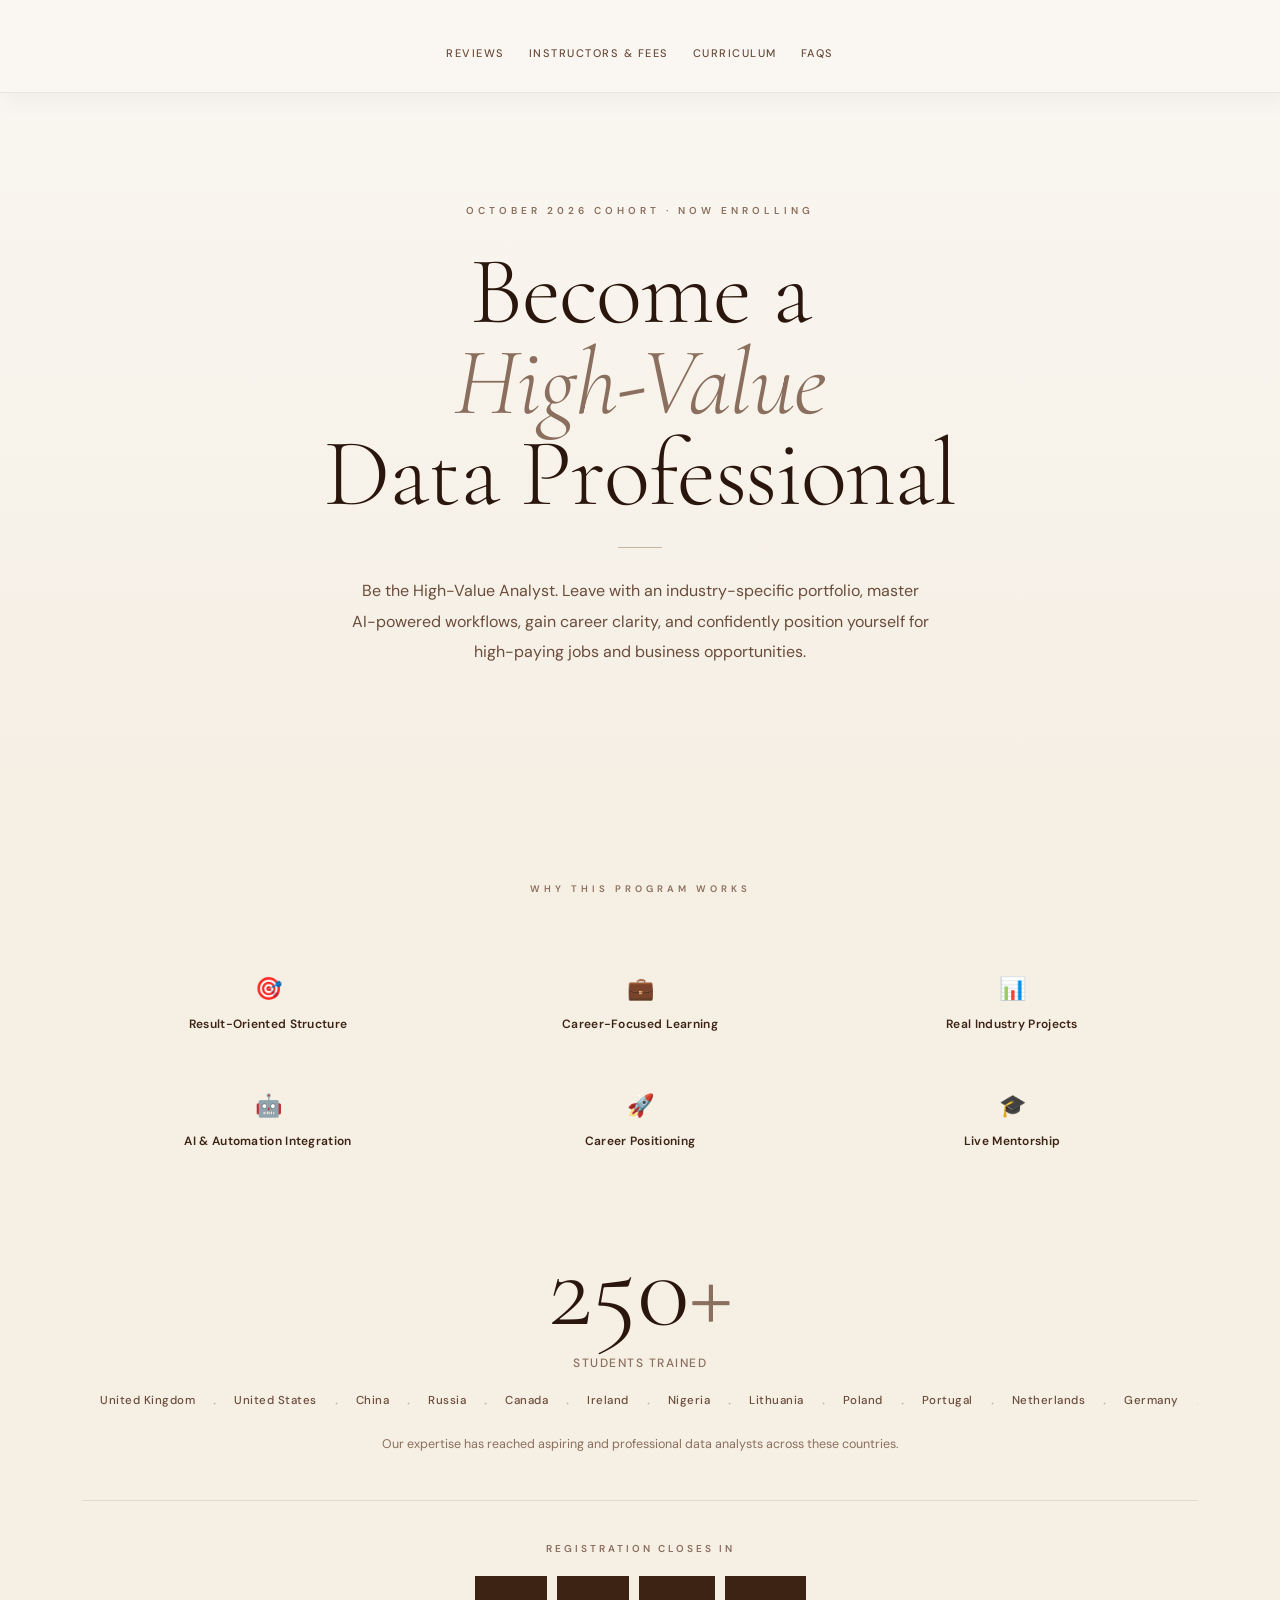
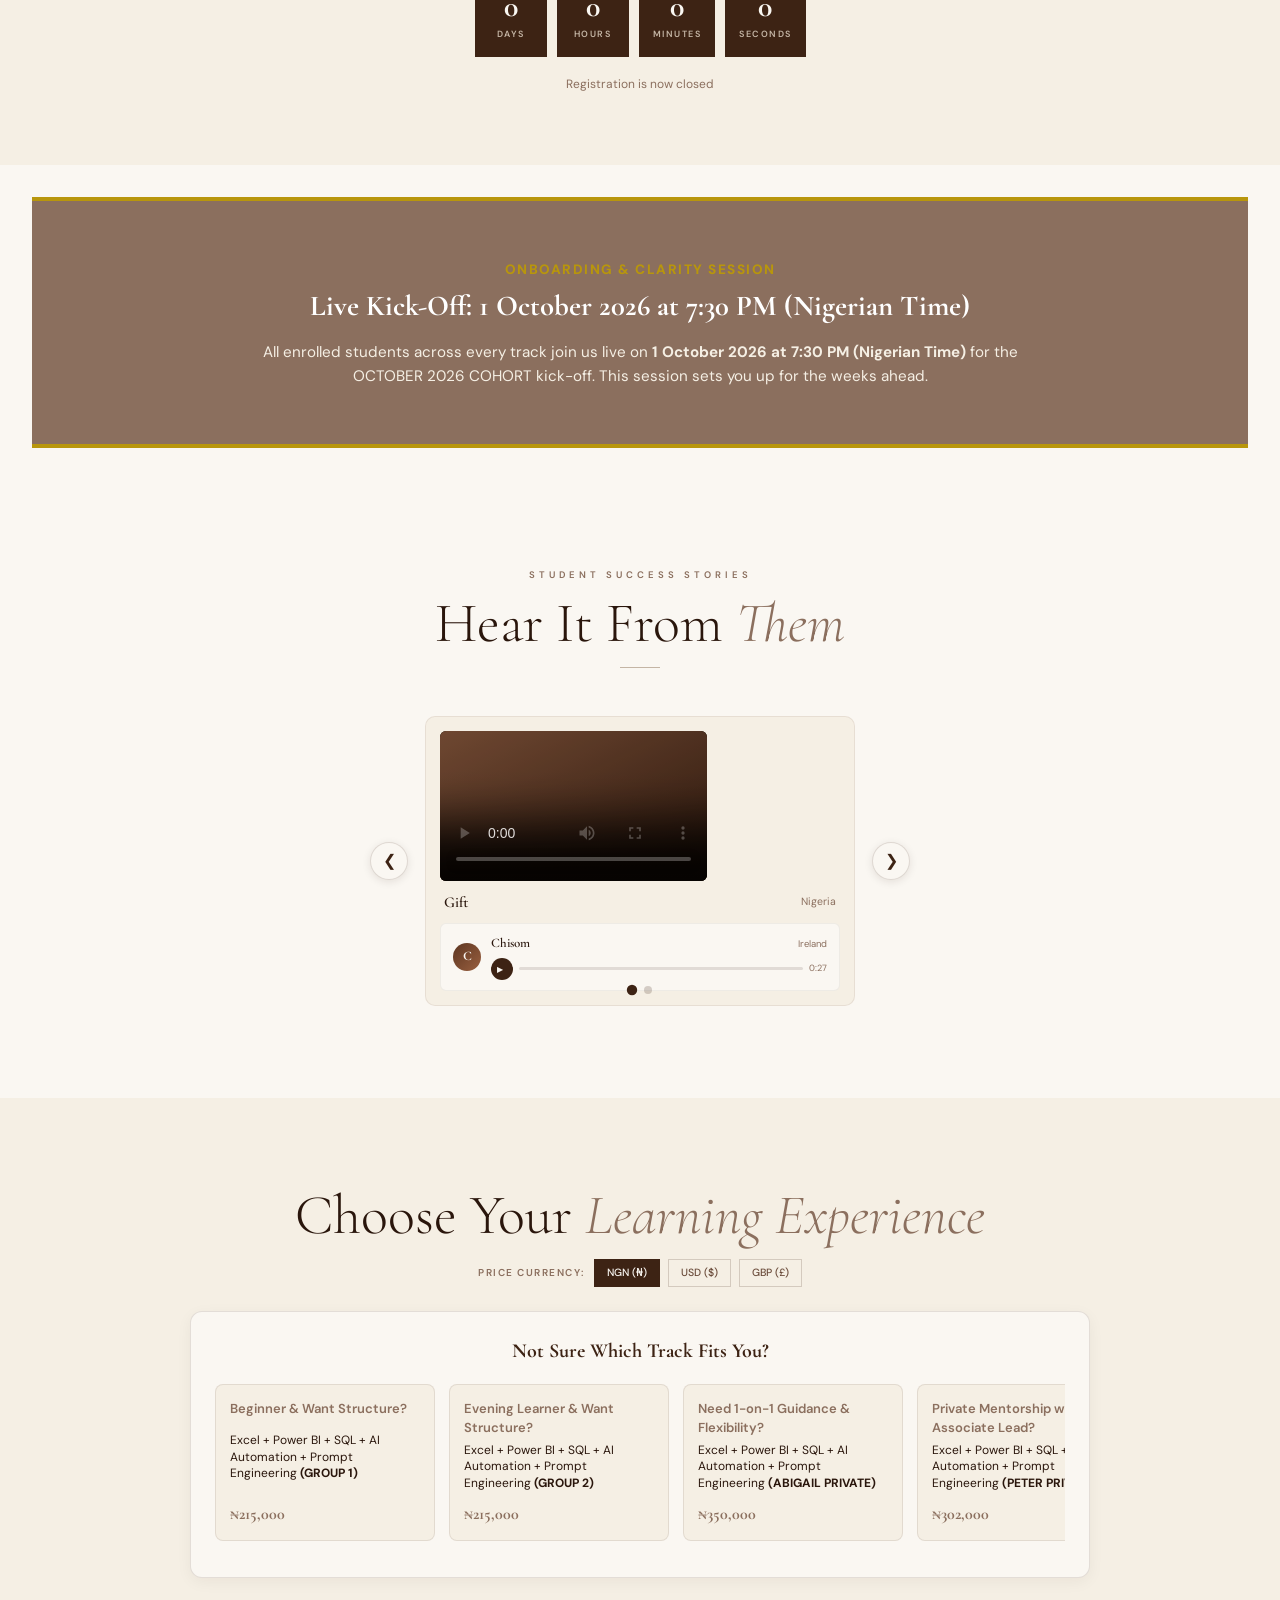
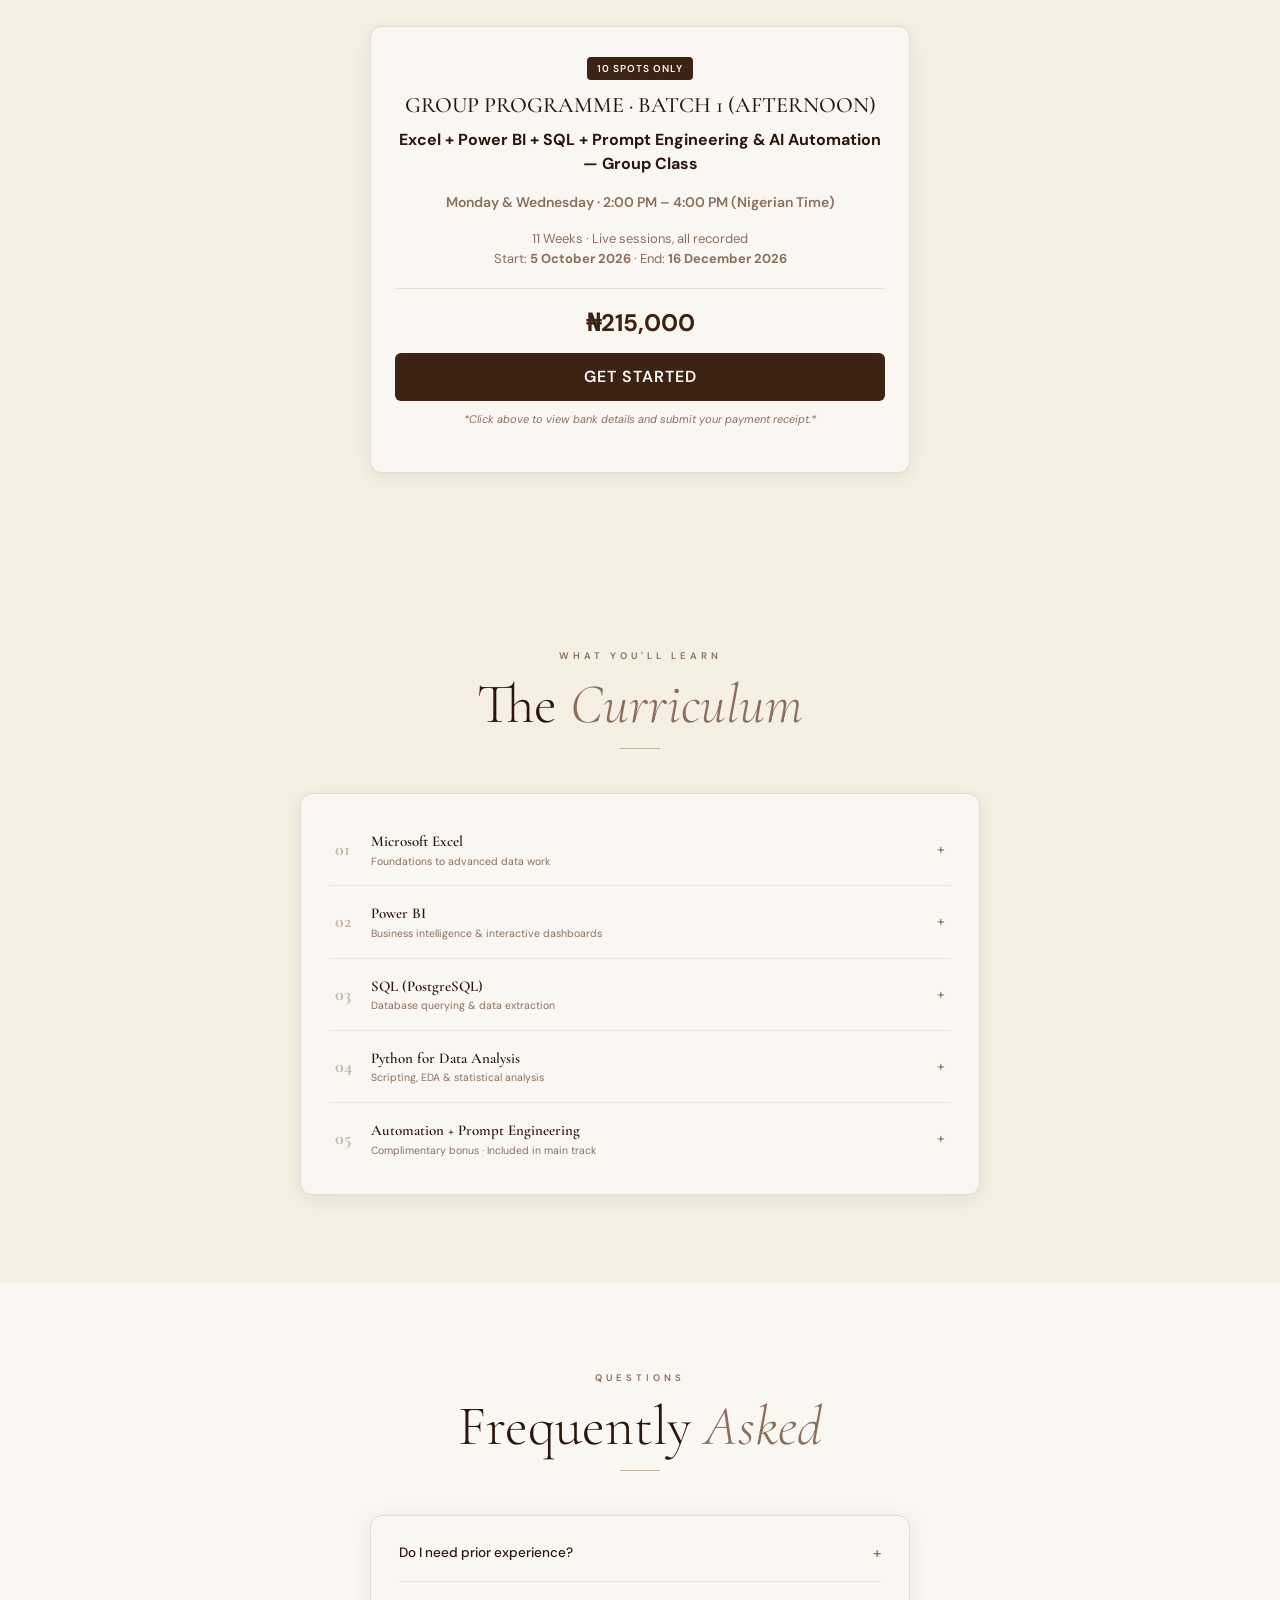
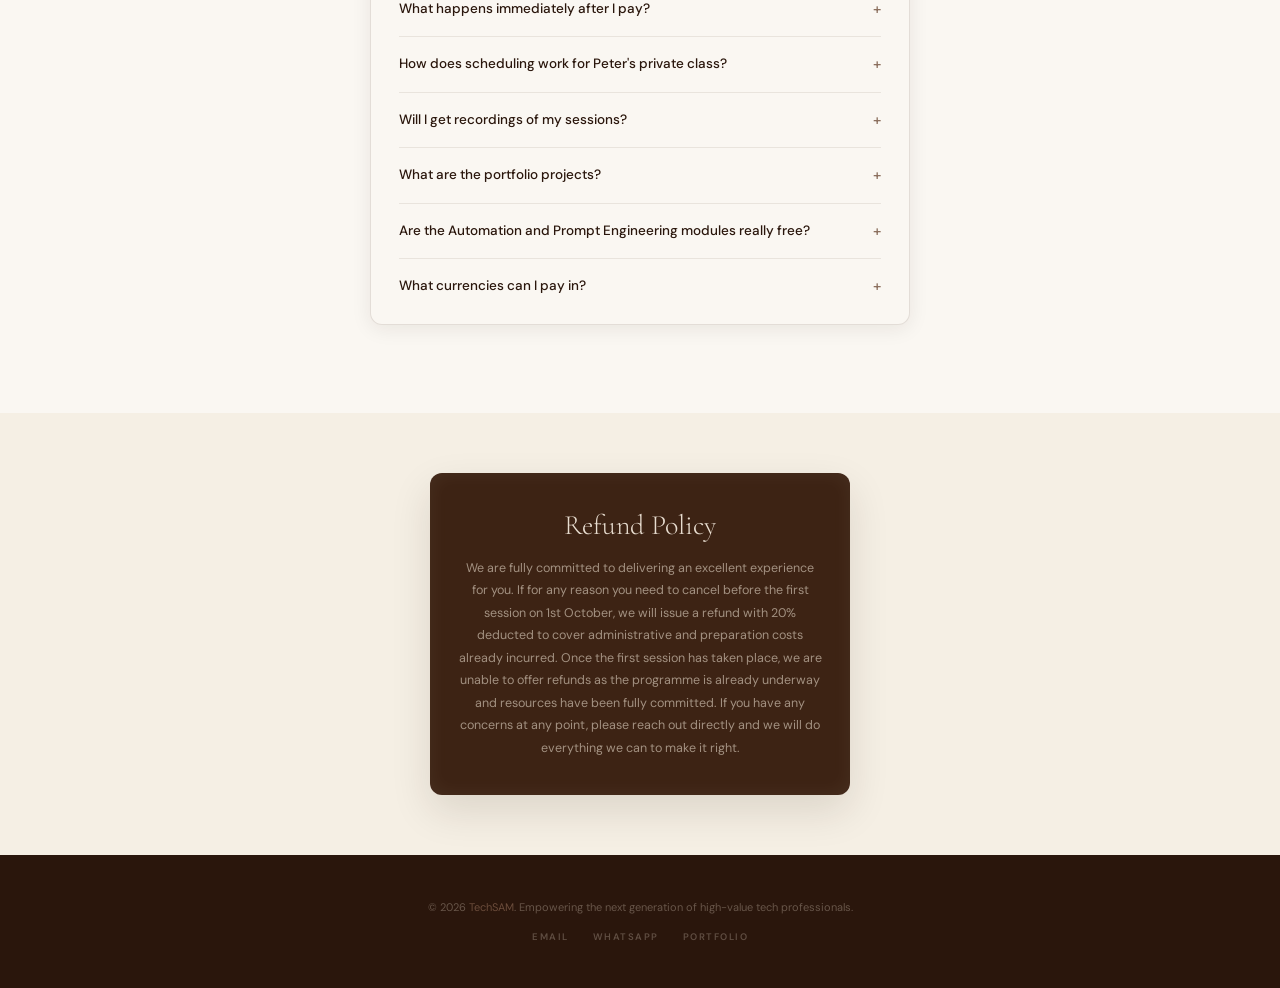
==== commit 998acd15: "feat: working diary-girl ver2.1.0" ====
--- a/index.html
+++ b/index.html
@@ -6,7 +6,6 @@
   <meta name="viewport" content="width=device-width, initial-scale=1.0" />
 
   <!-- 1. GOOGLE SEARCH CONSOLE VERIFICATION TAG -->
-
   <meta name="google-site-verification" content="quYTK-aRMoSt_TGIzsxMu7idU3yJDQBp4bOobB-KWu4" />
   <title>Become a High-Value Data Professional | Diary of a Girl in Tech</title>
 
@@ -23,12 +22,11 @@
 
     gtag('config', 'G-XHNFMJEJ0D');
   </script>
-
 </head>
 
 <body>
 
-  <!-- NAV (Fixed: added fade-in-section class so observer animates it into view) -->
+  <!-- NAV -->
   <nav class="site-nav fade-in-section">
     <div class="container-fluid px-3 text-center">
       <div class="nav-content-wrap">
@@ -130,16 +128,13 @@
         </div>
         <p class="countdown-note" id="countdown-note">Registration closes 30 September 2026, 00:59 PM</p>
       </div>
+    </div>
   </section>
 
-  <!--
-    ==========================================================================
-   ONBOARDING & CLARITY SESSION
-    ==========================================================================
-  -->
-  <section class="onboarding-banner-section">
+  <!-- ONBOARDING & CLARITY SESSION -->
+  <section class="onboarding-banner-section fade-in-section">
     <div class="onboarding-content">
-      <span class="onboarding-tag">ONBOARDING & CLARITY SESSION</span>
+      <span class="onboarding-tag">ONBOARDING &amp; CLARITY SESSION</span>
       <h2 class="onboarding-title">Live Kick-Off: 1 October 2026 at 7:30 PM (Nigerian Time)</h2>
       <p class="onboarding-desc">
         All enrolled students across every track join us live on
@@ -158,7 +153,6 @@
 
       <!-- Carousel Container -->
       <div class="reviews-carousel-wrapper">
-
         <!-- Navigation Buttons -->
         <button class="carousel-nav prev" aria-label="Previous Slide" onclick="moveCarousel(-1)">❮</button>
         <button class="carousel-nav next" aria-label="Next Slide" onclick="moveCarousel(1)">❯</button>
@@ -170,7 +164,6 @@
             <!-- Review Slide 1 -->
             <div class="review-slide">
               <div class="review-card-group">
-                <!-- Video Box -->
                 <div class="mini-vid-box" style="position: relative; overflow: hidden; background: #000;">
                   <video id="vid-1" controls preload="metadata"
                     poster="data:image/svg+xml;utf8,<svg xmlns='http://www.w3.org/2000/svg' width='100%' height='100%'><defs><linearGradient id='g' x1='0' y1='0' x2='1' y2='1'><stop offset='0%' stop-color='%237d523a'/><stop offset='100%' stop-color='%232a160c'/></linearGradient></defs><rect width='100%' height='100%' fill='url(%23g)'/></svg>"
@@ -185,7 +178,6 @@
                   <div class="mini-vid-detail">Nigeria</div>
                 </div>
 
-                <!-- Voice Note Box -->
                 <div class="mini-voice-box">
                   <div class="mini-v-av" style="background:linear-gradient(135deg,#5c3520,#9a6040)">C</div>
                   <div class="mini-v-content">
@@ -209,12 +201,11 @@
             <!-- Review Slide 2 -->
             <div class="review-slide">
               <div class="review-card-group">
-                <!-- Video Box -->
                 <div class="mini-vid-box" style="position: relative; overflow: hidden; background: #000;">
-                  <video id="vid-1" controls preload="metadata"
+                  <video id="vid-2" controls preload="metadata"
                     poster="data:image/svg+xml;utf8,<svg xmlns='http://www.w3.org/2000/svg' width='100%' height='100%'><defs><linearGradient id='g' x1='0' y1='0' x2='1' y2='1'><stop offset='0%' stop-color='%237d523a'/><stop offset='100%' stop-color='%232a160c'/></linearGradient></defs><rect width='100%' height='100%' fill='url(%23g)'/></svg>"
                     style="width: 100%; height: 100%; object-fit: cover; position: absolute; inset: 0;"
-                    onerror="console.log('Video 1 failed to load')">
+                    onerror="console.log('Video 2 failed to load')">
                     <source src="./mps/vid_2.mp4" type="video/mp4">
                     Your browser does not support the video tag.
                   </video>
@@ -224,7 +215,6 @@
                   <div class="mini-vid-detail">Dubai, UAE</div>
                 </div>
 
-                <!-- Voice Note Box -->
                 <div class="mini-voice-box">
                   <div class="mini-v-av" style="background:linear-gradient(135deg,#3d5c3a,#6a9460)">S</div>
                   <div class="mini-v-content">
@@ -245,8 +235,6 @@
               </div>
             </div>
 
-            <!-- Add additional .review-slide elements here seamlessly -->
-
           </div>
         </div>
 
@@ -260,79 +248,72 @@
   <section class="sec instructors fade-in-section" id="instructors">
     <div class="container">
       <div class="sec-title text-center">Choose Your <em>Learning Experience</em></div>
-      <div class="d-flex gap-2 flex-wrap align-items-center justify-content-center mb-5">
-        <span class="cur-l">Price in</span>
+      <div class="d-flex gap-2 flex-wrap align-items-center justify-content-center mb-4">
+        <span class="cur-l">Price Currency:</span>
+        <button class="cur-btn active" onclick="setCur('NGN', this)">NGN (₦)</button>
+        <button class="cur-btn" onclick="setCur('USD', this)">USD ($)</button>
+        <button class="cur-btn" onclick="setCur('GBP', this)">GBP (£)</button>
       </div>
 
       <!-- TRACK SELECTOR WIZARD -->
       <div class="track-selector-wrap mb-5">
         <div class="track-selector-title">Not Sure Which Track Fits You?</div>
         <div class="track-selector-track">
-
-          <!-- Option 1: Group Batch 1 -->
           <a href="#group-1" class="track-sel-card" onclick="showSlab('group-1', event)">
-            <div class="ts-c-head">Beginner, Want full Structure?</div>
+            <div class="ts-c-head">Beginner &amp; Want Structure?</div>
             <div class="ts-c-sub">Excel + Power BI + SQL + AI Automation + Prompt Engineering <b>(GROUP 1)</b></div>
+            <div class="ts-c-price pc-price" data-ngn="215000"><span class="pv">₦215,000</span></div>
           </a>
 
-          <!-- Option 2: Group Batch 2 -->
           <a href="#group-2" class="track-sel-card" onclick="showSlab('group-2', event)">
-            <div class="ts-c-head">Beginner, Want full Structure?</div>
+            <div class="ts-c-head">Evening Learner &amp; Want Structure?</div>
             <div class="ts-c-sub">Excel + Power BI + SQL + AI Automation + Prompt Engineering <b>(GROUP 2)</b></div>
+            <div class="ts-c-price pc-price" data-ngn="215000"><span class="pv">₦215,000</span></div>
           </a>
 
-          <!-- Option 3: Abigail Private Coaching -->
           <a href="#abi" class="track-sel-card" onclick="showSlab('abi', event)">
-            <div class="ts-c-head">Need 1-on-1 Guidance & Flexibility?</div>
+            <div class="ts-c-head">Need 1-on-1 Guidance &amp; Flexibility?</div>
             <div class="ts-c-sub">Excel + Power BI + SQL + AI Automation + Prompt Engineering <b>(ABIGAIL PRIVATE)</b>
             </div>
+            <div class="ts-c-price pc-price" data-ngn="350000"><span class="pv">₦350,000</span></div>
           </a>
 
-
-          <!-- Option 4: Peter Private Coaching -->
           <a href="#private-2" class="track-sel-card" onclick="showSlab('private-2', event)">
             <div class="ts-c-head">Private Mentorship with Associate Lead?</div>
             <div class="ts-c-sub">Excel + Power BI + SQL + AI Automation + Prompt Engineering <b>(PETER PRIVATE)</b>
             </div>
+            <div class="ts-c-price pc-price" data-ngn="302000"><span class="pv">₦302,000</span></div>
           </a>
 
-          <!-- Option 5: Python Group -->
           <a href="#private-1" class="track-sel-card" onclick="showSlab('private-1', event)">
-            <div class="ts-c-head">Already Know Excel + Power BI + SQL?</div>
+            <div class="ts-c-head">Already Know Excel, Power BI &amp; SQL?</div>
             <div class="ts-c-sub">Python for Data Analysis + AI Automation + Prompt Engineering <b>(PYTHON GROUP)</b>
             </div>
+            <div class="ts-c-price pc-price" data-ngn="257000"><span class="pv">₦257,000</span></div>
           </a>
         </div>
       </div>
 
-      <!-- SLAB TABS CONTROL -->
-      <!-- <div class="slab-nav-buttons">
-      <a href="#group-1" class="slab-nav-btn active" onclick="showSlab('group-1', event)">Group Batch 1</a>
-      <a href="#group-2" class="slab-nav-btn" onclick="showSlab('group-2', event)">Group Batch 2</a>
-      <a href="#abi" class="slab-nav-btn" onclick="showSlab('abi', event)">Abigail Private</a>
-      <a href="#private-1" class="slab-nav-btn" onclick="showSlab('private-1', event)">Python Group</a>
-      <a href="#private-2" class="slab-nav-btn" onclick="showSlab('private-2', event)">Peter Private</a>
-    </div> -->
-
+      <!-- GROUP 1 -->
       <!-- GROUP 1 -->
       <div class="islab" id="group-1">
         <div class="spot-badge">10 SPOTS ONLY</div>
         <h3>GROUP PROGRAMME · BATCH 1 (AFTERNOON)</h3>
-        <p><strong>Excel + Power BI + SQL + Prompt Engineering & AI Automation — Group Class</strong></p>
-        <p class="slab-schedule">Monday & Wednesday · 2:00 PM – 4:00 PM (Nigerian Time)</p>
+        <p><strong>Excel + Power BI + SQL + Prompt Engineering &amp; AI Automation — Group Class</strong></p>
+        <p class="slab-schedule">Monday &amp; Wednesday · 2:00 PM – 4:00 PM (Nigerian Time)</p>
         <p class="slab-meta">
           11 Weeks · Live sessions, all recorded<br>
           Start: <strong>5 October 2026</strong> · End: <strong>16 December 2026</strong>
         </p>
 
         <div class="price-box">
-          <div class="slab-price" data-ngn="₦215,000" data-usd="$195" data-gbp="£145">₦215,000</div>
+          <div class="slab-price pc-price" data-ngn="215000"><span class="pv">₦215,000</span></div>
           <div class="pay-buttons-group">
-            <a href="https://flutterwave.com/pay/o7jhuqzuk3i4" class="pay-btn-link" target="_blank">GET STARTED</a>
+            <a href="payment-support.html?course=Group%20Programme%20%C2%B7%20Batch%201%20(Afternoon)&price=215000"
+              target="_blank" class="pay-btn-link mt-2">GET STARTED</a>
           </div>
           <p class="post-pay-note">
-            *After payment, you're automatically added to the private programme group, where you'll receive
-            onboarding, class updates, and all programme details.*
+            *Click above to view bank details and submit your payment receipt.*
           </p>
         </div>
       </div>
@@ -341,110 +322,78 @@
       <div class="islab" id="group-2">
         <div class="spot-badge">10 SPOTS ONLY</div>
         <h3>GROUP PROGRAMME · BATCH 2 (EVENING)</h3>
-        <p><strong>Excel + Power BI + SQL + Prompt Engineering & AI Automation — Group Class</strong></p>
-        <p class="slab-schedule">Friday & Saturday · 8:00 PM – 10:00 PM (Nigerian Time)</p>
+        <p><strong>Excel + Power BI + SQL + Prompt Engineering &amp; AI Automation — Group Class</strong></p>
+        <p class="slab-schedule">Friday &amp; Saturday · 8:00 PM – 10:00 PM (Nigerian Time)</p>
         <p class="slab-meta">
           11 Weeks · Live sessions, all recorded<br>
           Start: <strong>2 October 2026</strong> · End: <strong>12 December 2026</strong>
         </p>
 
         <div class="price-box">
-          <div class="slab-price" data-ngn="₦215,000" data-usd="$195" data-gbp="£145">₦215,000</div>
+          <div class="slab-price pc-price" data-ngn="215000"><span class="pv">₦215,000</span></div>
           <div class="pay-buttons-group">
-            <a href="https://flutterwave.com/pay/jyjw5cszodbu" class="pay-btn-link" target="_blank">GET STARTED</a>
+            <a href="payment-support.html?course=Group%20Programme%20%C2%B7%20Batch%202%20(Evening)&price=215000"
+              target="_blank" class="pay-btn-link mt-2">GET STARTED</a>
           </div>
           <p class="post-pay-note">
-            *After payment, you're automatically added to the private programme group, where you'll receive
-            onboarding, class updates, and all programme details.*
+            *Click above to view bank details and submit your payment receipt.*
           </p>
         </div>
       </div>
 
-      <!-- ABIGAIL -->
+      <!-- ABIGAIL PRIVATE -->
       <div class="islab" id="abi">
         <div class="spot-badge">5 SPOTS ONLY</div>
         <h3>ABIGAIL'S PRIVATE SESSIONS</h3>
-
-        <div class="instructor-bio">
-          <div class="instructor-title">LEAD INSTRUCTOR</div>
-          <div class="instructor-name">ABIGAIL KAYIANI YASHIYI</div>
-          <p class="instructor-desc">
-            Abigail has trained aspiring data professionals, helping students build career-ready skills, strong
-            portfolios, and confidence for global opportunities. She is passionate about preparing analysts for both
-            well-known and overlooked opportunities in data through practical, result-driven training.
+        <p><strong>Excel + Power BI + SQL + Prompt Engineering &amp; AI Automation — Private Coaching</strong></p>
+
+        <div class="price-box">
+          <div class="slab-price pc-price" data-ngn="350000"><span class="pv">₦350,000</span></div>
+          <div class="pay-buttons-group">
+            <a href="payment-support.html?course=Abigail's%20Private%20Sessions&price=350000" target="_blank"
+              class="pay-btn-link mt-2">GET STARTED</a>
+          </div>
+          <p class="post-pay-note">
+            *Click above to view bank details and submit your payment receipt.*
           </p>
         </div>
-
-        <p><strong>Excel + Power BI + SQL + Prompt Engineering & AI Automation — Private Coaching</strong></p>
-        <p class="slab-schedule">Wednesday, Thursday, Saturday · Twice-weekly (1.5 hrs) or Once-weekly (2.5 hrs)</p>
-        <p class="slab-meta">
-          11 Weeks · Start: <strong>Week of 5 October 2026</strong> · End: <strong>Week of 21 December 2026</strong>
-        </p>
-
-        <div class="price-box">
-          <div class="slab-price" data-ngn="₦350,000" data-usd="$265" data-gbp="£195">₦350,000</div>
-          <div class="pay-buttons-group">
-            <a href="https://flutterwave.com/pay/hhpb4aifffke" class="pay-btn-link" target="_blank">GET STARTED</a>
-          </div>
-          <p class="post-pay-note">
-            *After payment, you'll be directed to your private calendar to book your weekly session time, based on
-            your chosen days and format.*
-          </p>
-        </div>
-      </div>
-
-      <!-- PRIVATE 1 (PYTHON) -->
+      </div>
+
+      <!-- PYTHON GROUP -->
       <div class="islab" id="private-1">
         <div class="spot-badge">4 SPOTS ONLY</div>
         <h3>PYTHON GROUP PROGRAMME</h3>
         <p><strong>Python for Data Analysis — Group Class</strong></p>
-        <p class="slab-schedule">Tuesday and Thursday 7pm to 9pm · 2 sessions per week, 2 hours per session</p>
-        <p class="slab-meta">8 Weeks · Start: <strong>5 October 2026</strong></p>
 
         <div class="price-box">
-          <div class="slab-price" data-ngn="₦257,000" data-usd="$195" data-gbp="£145">₦257,000</div>
+          <div class="slab-price pc-price" data-ngn="257000"><span class="pv">₦257,000</span></div>
           <div class="pay-buttons-group">
-            <a href="https://flutterwave.com/pay/5yscty42kham" class="pay-btn-link" target="_blank">GET STARTED</a>
+            <a href="payment-support.html?course=Python%20Group%20Programme&price=257000" target="_blank"
+              class="pay-btn-link mt-2">GET STARTED</a>
           </div>
           <p class="post-pay-note">
-            *After payment, you're automatically added to the Python programme group, where you'll receive class
-            information, onboarding, and updates.*
+            *Click above to view bank details and submit your payment receipt.*
           </p>
         </div>
       </div>
 
-      <!-- PRIVATE 2 (PETER) -->
+      <!-- PETER PRIVATE -->
       <div class="islab" id="private-2">
         <div class="spot-badge">7 SPOTS ONLY</div>
         <h3>PRIVATE COACHING: ASSOCIATE INSTRUCTOR</h3>
-        <div class="instructor-bio">
-          <div class="instructor-title">LEAD INSTRUCTOR</div>
-          <div class="instructor-name">Peter Ayim</div>
-          <p class="instructor-desc">
-            Peter Ayim is a Data Analysis Instructor with 3+ years of experience in Excel, SQL and Power BI. With a
-            strong Mathematics background, he helps students build analytical thinking and job-ready data skills.
+        <p><strong>Excel + Power BI + SQL + Prompt Engineering &amp; AI Automation</strong></p>
+
+        <div class="price-box">
+          <div class="slab-price pc-price" data-ngn="302000"><span class="pv">₦302,000</span></div>
+          <div class="pay-buttons-group">
+            <a href="payment-support.html?course=Peter%20Private%20Coaching&price=302000" target="_blank"
+              class="pay-btn-link mt-2">GET STARTED</a>
+          </div>
+          <p class="post-pay-note">
+            *Click above to view bank details and submit your payment receipt.*
           </p>
         </div>
-        <p><strong>Excel + Power BI + SQL + Prompt Engineering & AI Automation For Data Analysis</strong></p>
-        <p class="slab-schedule">
-          Tuesday, Wednesday, Friday, Saturday, Sunday · Twice-weekly (1.5 hrs) or Once-weekly (2.5 hrs) — your choice
-        </p>
-        <p class="slab-meta">
-          11 Weeks · Start: <strong>Week of 5 October 2026</strong> · End: <strong>Week of 21 December 2026</strong>
-        </p>
-
-        <div class="price-box">
-          <div class="slab-price" data-ngn="₦302,000" data-usd="$302" data-gbp="£170">₦302,000</div>
-          <div class="pay-buttons-group">
-            <a href="https://flutterwave.com/pay/earolayj9xvs" class="pay-btn-link" target="_blank">GET STARTED</a>
-          </div>
-          <p class="post-pay-note">
-            *After payment, you'll be directed to your private calendar to book your weekly session time, based on
-            your chosen days and format.*
-          </p>
-        </div>
-      </div>
-
+      </div>
     </div>
   </section>
 
@@ -471,11 +420,11 @@
             </div>
             <div class="curr-body">
               <div class="row row-cols-1 row-cols-md-2 curr-body-inner">
-                <div class="col curr-item">Retail &amp; E-commerce (Excel Fundamentals) </div>
-                <div class="col curr-item">Banking &amp; FinTech (Data Cleaning &amp; Preparation) </div>
-                <div class="col curr-item">Healthcare (Logical Functions &amp; Business Analysis) </div>
-                <div class="col curr-item">Supply Chain &amp; Logistics (Pivot Tables, Charts &amp; Dashboards) </div>
-                <div class="col curr-item"> SaaS (Executive Capstone Project)</div>
+                <div class="col curr-item">Retail &amp; E-commerce (Excel Fundamentals)</div>
+                <div class="col curr-item">Banking &amp; FinTech (Data Cleaning &amp; Preparation)</div>
+                <div class="col curr-item">Healthcare (Logical Functions &amp; Business Analysis)</div>
+                <div class="col curr-item">Supply Chain &amp; Logistics (Pivot Tables, Charts &amp; Dashboards)</div>
+                <div class="col curr-item">SaaS (Executive Capstone Project)</div>
               </div>
             </div>
           </div>
@@ -495,12 +444,12 @@
               <div class="row row-cols-1 row-cols-md-2 curr-body-inner">
                 <div class="col curr-item">Retail &amp; E-commerce (Power BI Fundamentals &amp; Connecting to Data)
                 </div>
-                <div class="col curr-item"> Banking &amp; FinTech (Power Query, Data Cleaning &amp; Data Transformation)
+                <div class="col curr-item">Banking &amp; FinTech (Power Query, Data Cleaning &amp; Data Transformation)
                 </div>
                 <div class="col curr-item">Healthcare (Data Modelling, Relationships, Star Schema &amp; DAX
-                  Calculations) </div>
+                  Calculations)</div>
                 <div class="col curr-item">Supply Chain &amp; Logistics (Interactive Dashboards, KPI Reporting &amp;
-                  Data Storytelling) </div>
+                  Data Storytelling)</div>
                 <div class="col curr-item">SaaS (Executive Dashboard, Power BI Service &amp; Capstone Project)</div>
               </div>
             </div>
@@ -520,13 +469,12 @@
             <div class="curr-body">
               <div class="row row-cols-1 row-cols-md-2 curr-body-inner">
                 <div class="col curr-item">Retail &amp; E-commerce (Database Fundamentals &amp; SQL Basics)</div>
-                <div class="col curr-item"> Banking &amp; FinTech (Data Retrieval, Filtering &amp; Data Exploration)
+                <div class="col curr-item">Banking &amp; FinTech (Data Retrieval, Filtering &amp; Data Exploration)
                 </div>
                 <div class="col curr-item">Healthcare (Business Analysis with SQL, Aggregations &amp; CASE Statements)
                 </div>
                 <div class="col curr-item">Supply Chain &amp; Logistics (Advanced SQL, Joins, CTEs, Window Functions
-                  &amp;
-                  Multi-Table Analysis) </div>
+                  &amp; Multi-Table Analysis)</div>
                 <div class="col curr-item">SaaS (Executive Business Case Study &amp; SQL Capstone Project)</div>
               </div>
             </div>
@@ -598,43 +546,50 @@
       <div class="sec-title text-center">Frequently <em>Asked</em></div>
       <div class="sec-rule c"></div>
       <div class="faq-list faq-slab mx-auto">
-        <div class="faq-item"><button class="faq-q" onclick="toggleFaq(this)">Do I need prior experience?<span
+        <div class="faq-item">
+          <button class="faq-q" onclick="toggleFaq(this)">Do I need prior experience?<span
               class="faq-icon">+</span></button>
           <div class="faq-a">
             <p>No experience needed. All courses start from scratch.</p>
           </div>
         </div>
-        <div class="faq-item"><button class="faq-q" onclick="toggleFaq(this)">What happens immediately after I pay?<span
+        <div class="faq-item">
+          <button class="faq-q" onclick="toggleFaq(this)">What happens immediately after I pay?<span
               class="faq-icon">+</span></button>
           <div class="faq-a">
             <p>You'll receive onboarding details, your tutor's contact, and an invitation to the WhatsApp group.</p>
           </div>
         </div>
-        <div class="faq-item"><button class="faq-q" onclick="toggleFaq(this)">How does scheduling work for Peter's
-            private class?<span class="faq-icon">+</span></button>
+        <div class="faq-item">
+          <button class="faq-q" onclick="toggleFaq(this)">How does scheduling work for Peter's private class?<span
+              class="faq-icon">+</span></button>
           <div class="faq-a">
             <p>Book your first session through Peter's Calendly. A new link is sent every Sunday for the next week.</p>
           </div>
         </div>
-        <div class="faq-item"><button class="faq-q" onclick="toggleFaq(this)">Will I get recordings of my sessions?<span
+        <div class="faq-item">
+          <button class="faq-q" onclick="toggleFaq(this)">Will I get recordings of my sessions?<span
               class="faq-icon">+</span></button>
           <div class="faq-a">
             <p>Yes. Every single session is recorded and kept permanently accessible.</p>
           </div>
         </div>
-        <div class="faq-item"><button class="faq-q" onclick="toggleFaq(this)">What are the portfolio projects?<span
+        <div class="faq-item">
+          <button class="faq-q" onclick="toggleFaq(this)">What are the portfolio projects?<span
               class="faq-icon">+</span></button>
           <div class="faq-a">
             <p>Real industry-specific projects built to go directly onto your CV, LinkedIn and GitHub.</p>
           </div>
         </div>
-        <div class="faq-item"><button class="faq-q" onclick="toggleFaq(this)">Are the Automation and Prompt Engineering
-            modules really free?<span class="faq-icon">+</span></button>
+        <div class="faq-item">
+          <button class="faq-q" onclick="toggleFaq(this)">Are the Automation and Prompt Engineering modules really
+            free?<span class="faq-icon">+</span></button>
           <div class="faq-a">
             <p>Yes — both are included at no extra cost for all enrolled students.</p>
           </div>
         </div>
-        <div class="faq-item"><button class="faq-q" onclick="toggleFaq(this)">What currencies can I pay in?<span
+        <div class="faq-item">
+          <button class="faq-q" onclick="toggleFaq(this)">What currencies can I pay in?<span
               class="faq-icon">+</span></button>
           <div class="faq-a">
             <p>Prices are displayed in Naira, USD, Euro, and Pounds via Paystack or Flutterwave.</p>
@@ -650,10 +605,10 @@
       <div class="refund-slab refund-inner">
         <h3>Refund Policy</h3>
         <p>
-          We are fully committed to delivering an excellent experience for you, If for any reason you need to cancel
+          We are fully committed to delivering an excellent experience for you. If for any reason you need to cancel
           before the first session on 1st October, we will issue a refund with 20% deducted to cover administrative
-          and
-          preparation costs already incurred. Once the first session has taken place, we are unable to offer refunds as
+          and preparation costs already incurred. Once the first session has taken place, we are unable to offer refunds
+          as
           the programme is already underway and resources have been fully committed. If you have any concerns at any
           point, please reach out directly and we will do everything we can to make it right.
         </p>
@@ -666,8 +621,7 @@
     <div class="container">
       <p>&copy;
         <span id="current-year"></span> <a href="https://techsam-portfolio.onrender.com/" target="_blank">TechSAM</a>.
-        Empowering the next generation of high-value tech
-        professionals.
+        Empowering the next generation of high-value tech professionals.
       </p>
       <div class="d-flex gap-4 justify-content-center f-links">
         <a href="mailto:samuelsuperguy@gmail.com" target="_blank">Email</a>
@@ -677,11 +631,10 @@
     </div>
   </footer>
 
-  <!-- Bootstrap JS bundle -->
+  <!-- Bootstrap JS bundle & Custom Script -->
   <script src="https://cdn.jsdelivr.net/npm/bootstrap@5.3.3/dist/js/bootstrap.bundle.min.js"></script>
   <script src="scripts.js"></script>
 
-
 </body>
 
 </html>
--- a/styles.css
+++ b/styles.css
@@ -375,9 +375,7 @@
     margin-bottom: 0;
 }
 
-/* ==========================================================================
-   7. ONBOARDING & CLARITY BANNER
-   ========================================================================== */
+/* ── ONBOARDING & CLARITY BANNER ── */
 .onboarding-banner-section {
     background-color: var(--mocha);
     color: var(--greige);
@@ -410,18 +408,12 @@
 }
 
 .onboarding-desc {
-    color: var(--brown-pale);
-    font-size: 1.05rem;
+    color: var(--cream);
+    font-size: 0.95rem;
     line-height: 1.6;
-    text-transform: uppercase;
-    font-size: 9.5px;
-    font-weight: 600;
-    letter-spacing: 4px;
-    margin-bottom: 12px;
-}
-
-
-/* ── REVIEWS ── */
+    margin-bottom: 0;
+}
+
 /* ── REVIEWS SLAB & CARDS ── */
 .reviews-slab {
     background: var(--ivory);
@@ -591,14 +583,11 @@
     white-space: nowrap;
 }
 
-
 /* ── REVIEWS CAROUSEL CONTAINER & CONTROLS ── */
-
 .reviews-carousel-wrapper {
     position: relative;
     width: 100%;
     max-width: 540px;
-    /* Aligned for optimal review slab framing */
     margin: 0 auto;
     padding: 0 50px;
 }
@@ -680,7 +669,6 @@
     transform: scale(1.3);
 }
 
-/* Mobile Responsiveness */
 @media (max-width: 768px) {
     .reviews-carousel-wrapper {
         padding: 0;
@@ -688,7 +676,6 @@
 
     .carousel-nav {
         display: none;
-        /* Mobile relies on swipe touch events */
     }
 }
 
@@ -735,28 +722,13 @@
     display: flex;
 }
 
-
-/* course  */
-
-/* ── PALETTE VARIABLES (Match to your existing site setup) ── */
-:root {
-    --ivory: #ffffff;
-    --cream: #f9f8f4;
-    --greige: #ece9e2;
-    --taupe: #c8bebd;
-    --mocha: #7d523a;
-    --espresso: #2a160c;
-    --text-1: #2a160c;
-    --text-4: #8a7a72;
-}
-
 /* ── TRACK SELECTOR WIZARD ── */
 .track-selector-wrap {
     background: var(--ivory);
     border: 1px solid rgba(61, 35, 20, 0.12);
     border-radius: 12px;
     padding: 24px;
-    max-width: 800px;
+    max-width: 900px;
     margin: 0 auto 40px auto;
     box-shadow: 0 4px 15px rgba(42, 22, 12, 0.05);
 }
@@ -771,19 +743,35 @@
 }
 
 .track-selector-track {
-    display: grid;
-    grid-template-columns: repeat(auto-fit, minmax(220px, 1fr));
-    gap: 12px;
+    display: flex;
+    gap: 14px;
+    overflow-x: auto;
+    padding-bottom: 12px;
+    scroll-snap-type: x mandatory;
+    -webkit-overflow-scrolling: touch;
+}
+
+.track-selector-track::-webkit-scrollbar {
+    height: 4px;
+}
+
+.track-selector-track::-webkit-scrollbar-thumb {
+    background: var(--taupe);
+    border-radius: 4px;
 }
 
 .track-sel-card {
-    display: block;
+    flex: 0 0 220px;
+    scroll-snap-align: start;
     background: var(--cream);
     border: 1px solid rgba(61, 35, 20, 0.1);
     border-radius: 8px;
     padding: 14px;
     text-decoration: none;
     color: var(--text-1);
+    display: flex;
+    flex-direction: column;
+    justify-content: space-between;
     transition: all 0.25s ease;
     cursor: pointer;
 }
@@ -807,6 +795,14 @@
     line-height: 1.4;
 }
 
+.ts-c-price {
+    font-family: 'Cormorant Garamond', serif;
+    font-weight: 700;
+    font-size: 16px;
+    color: var(--mocha);
+    margin-top: 10px;
+}
+
 .track-sel-footer {
     text-align: center;
     font-size: 12px;
@@ -860,7 +856,6 @@
 /* ── ISLAB CONTAINERS (PRICING CARDS) ── */
 .islab {
     display: none;
-    /* Hidden by default */
     background: var(--ivory);
     border: 1px solid rgba(61, 35, 20, 0.12);
     border-radius: 12px;
@@ -870,6 +865,7 @@
     margin: 0 auto;
     opacity: 0;
     transition: opacity 0.3s ease;
+    text-align: center;
 }
 
 .islab.active-slab {
@@ -913,6 +909,7 @@
     border-radius: 8px;
     margin: 12px 0;
     border: 1px solid rgba(61, 35, 20, 0.08);
+    text-align: left;
 }
 
 .instructor-title {
@@ -961,6 +958,7 @@
 
 .pay-btn-link:hover {
     background: var(--mocha);
+    color: var(--ivory);
 }
 
 .post-pay-note {
@@ -997,7 +995,6 @@
     color: var(--ivory);
 }
 
-/* Variant background colors */
 .btn-naira {
     background: var(--espresso);
     border: 1px solid var(--espresso);
@@ -1011,59 +1008,6 @@
 .btn-pounds {
     background: var(--espresso-2);
     border: 1px solid var(--espresso-2);
-}
-
-.islab {
-    max-width: 400px;
-    margin: 0 auto 30px;
-    background: var(--ivory);
-    border: 1px solid rgba(61, 35, 20, 0.12);
-    border-radius: 12px;
-    box-shadow: 0 0 18px rgba(42, 22, 12, 1);
-    padding: 26px 20px;
-    text-align: center;
-}
-
-.islab .abi_pic {
-    background: url('./media/abigail_pic.jpeg') center no-repeat;
-    background-size: cover;
-    width: 60%;
-    margin: auto;
-}
-
-.islab .mary_pic {
-    background: url('./media/mary_pic.jpeg') center no-repeat;
-    background-size: cover;
-    width: 60%;
-    margin: auto;
-}
-
-.islab .doris_pic {
-    background: url('./media/doris_pic.jpeg') center no-repeat;
-    background-size: cover;
-    width: 80%;
-    margin: auto;
-}
-
-.islab .peter_pic {
-    background: url('./media/peter_pic.jpeg') center no-repeat;
-    background-size: cover;
-    width: 45%;
-    margin: auto;
-}
-
-.islab .adul_pic {
-    background: url('./media/adul_pic.jpeg') center no-repeat;
-    background-size: cover;
-    width: 48%;
-    margin: auto;
-}
-
-.islab .ola_pic {
-    background: url('./media/ola_pic.jpeg') center no-repeat;
-    background-size: cover;
-    width: 48%;
-    margin: auto;
 }
 
 .islab.mary-slab,
@@ -1148,121 +1092,6 @@
     margin-top: 6px;
 }
 
-.islab .btn-p {
-    display: inline-block;
-    width: 100%;
-    max-width: 240px;
-    padding: 10px 20px;
-    font-size: 10px;
-    font-weight: 600;
-    letter-spacing: 1.8px;
-    text-transform: uppercase;
-    text-align: center;
-    border-radius: 0;
-    cursor: pointer;
-    transition: all .2s ease;
-    background: var(--espresso);
-    color: var(--ivory);
-    border: 1px solid var(--espresso);
-}
-
-.islab .btn-p:hover {
-    background: var(--mocha);
-    border-color: var(--mocha);
-    color: var(--ivory);
-}
-
-/* ── HORIZONTAL TRACK SELECTOR SLIDER ── */
-.track-selector-wrap {
-    max-width: 900px;
-    margin: 0 auto;
-    padding: 0 16px;
-}
-
-.track-selector-title {
-    font-family: 'Cormorant Garamond', serif;
-    font-weight: 600;
-    font-size: 20px;
-    color: var(--text-1);
-    text-align: center;
-    margin-bottom: 16px;
-}
-
-.track-selector-track {
-    display: flex;
-    gap: 14px;
-    overflow-x: auto;
-    padding-bottom: 12px;
-    scroll-snap-type: x mandatory;
-    -webkit-overflow-scrolling: touch;
-}
-
-/* Hide scrollbar for a cleaner look */
-.track-selector-track::-webkit-scrollbar {
-    height: 4px;
-}
-
-.track-selector-track::-webkit-scrollbar-thumb {
-    background: var(--taupe);
-    border-radius: 4px;
-}
-
-.track-sel-card {
-    flex: 0 0 220px;
-    scroll-snap-align: start;
-    background: var(--ivory);
-    border: 1px solid rgba(61, 35, 20, 0.12);
-    border-radius: 10px;
-    padding: 16px;
-    text-decoration: none;
-    display: flex;
-    flex-direction: column;
-    justify-content: space-between;
-    box-shadow: 0 4px 12px rgba(42, 22, 12, 0.04);
-    transition: transform .2s ease, border-color .2s ease, background .2s ease;
-}
-
-.track-sel-card:hover {
-    transform: translateY(-3px);
-    border-color: var(--mocha);
-    background: var(--white);
-}
-
-.ts-c-head {
-    font-family: 'Cormorant Garamond', serif;
-    font-weight: 700;
-    font-size: 15px;
-    color: var(--text-1);
-    margin-bottom: 6px;
-}
-
-.ts-c-sub {
-    font-size: 11px;
-    color: var(--text-4);
-    line-height: 1.4;
-    margin-bottom: 14px;
-}
-
-.ts-c-price {
-    font-family: 'Cormorant Garamond', serif;
-    font-weight: 700;
-    font-size: 16px;
-    color: var(--mocha);
-}
-
-.track-sel-footer {
-    text-align: center;
-    font-size: 11.5px;
-    color: var(--text-3);
-    margin-top: 12px;
-}
-
-.track-sel-footer a {
-    color: var(--espresso);
-    font-weight: 600;
-    text-decoration: underline;
-}
-
 /* ── CURRICULUM ── */
 .curriculum {
     background: var(--cream);
@@ -1272,9 +1101,9 @@
     background: var(--ivory);
     border: 1px solid rgba(61, 35, 20, 0.12);
     border-radius: 12px;
-    box-shadow: 0 0 18px rgba(42, 22, 12, 1);
+    box-shadow: 0 4px 20px rgba(42, 22, 12, 0.08);
     padding: 20px 28px;
-    max-width: 440px;
+    max-width: 680px;
     margin: 0 auto;
 }
 
@@ -1387,9 +1216,9 @@
     background: var(--ivory);
     border: 1px solid rgba(61, 35, 20, 0.12);
     border-radius: 12px;
-    box-shadow: 0 0 18px rgba(42, 22, 12, 1);
+    box-shadow: 0 4px 20px rgba(42, 22, 12, 0.08);
     padding: 10px 28px;
-    max-width: 440px;
+    max-width: 540px;
 }
 
 .faq-item {
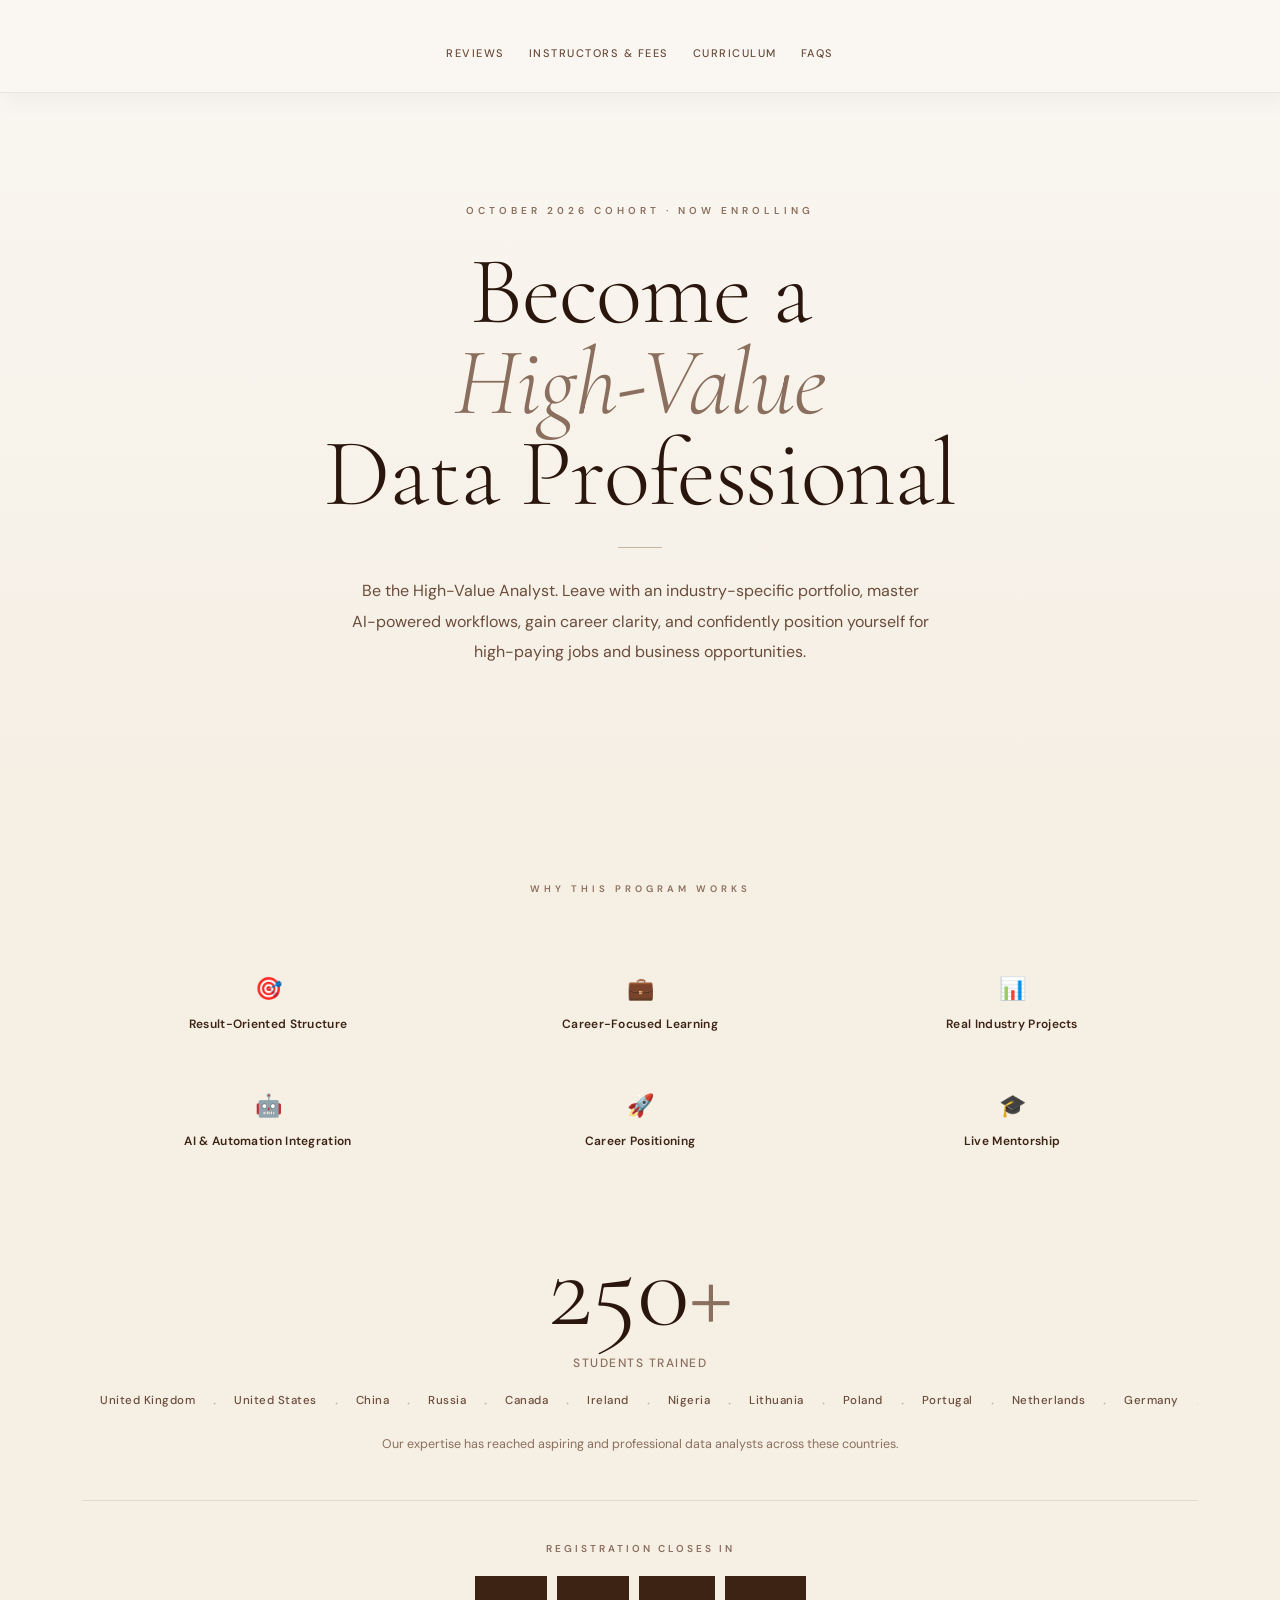
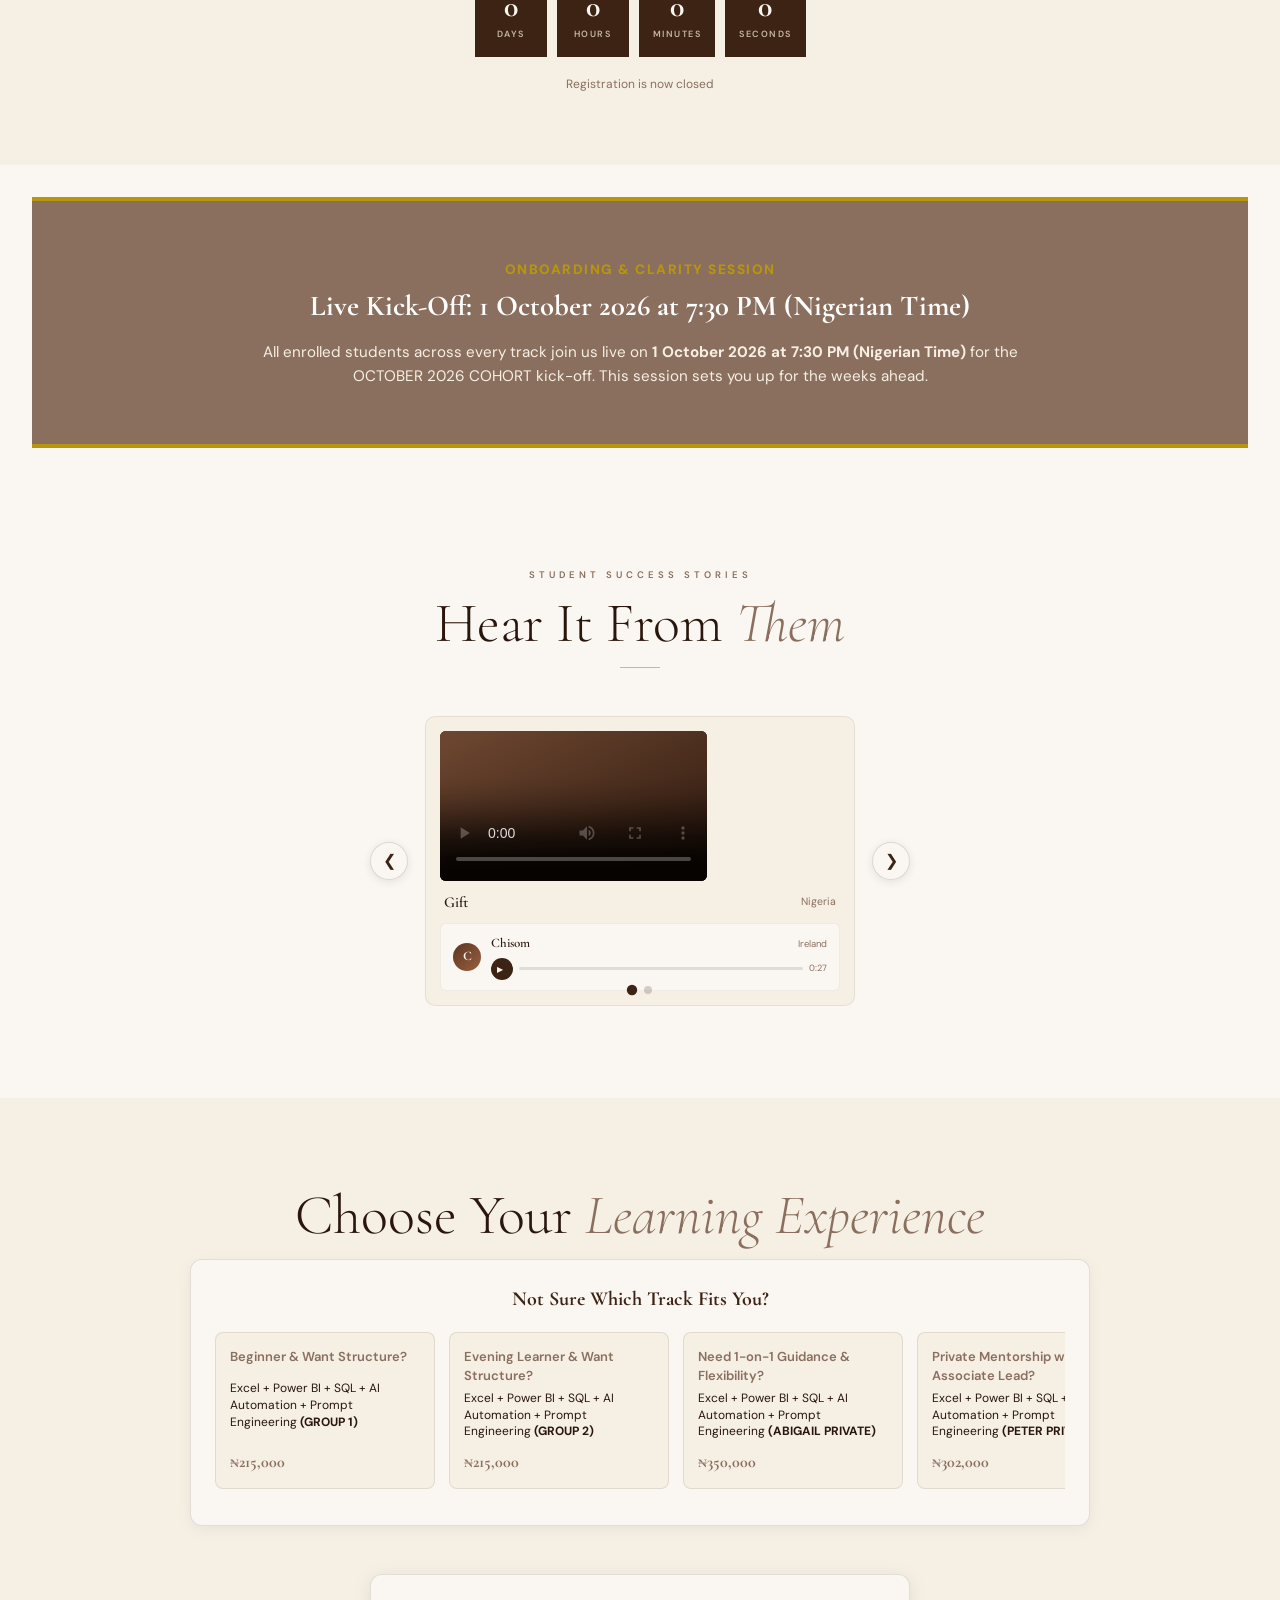
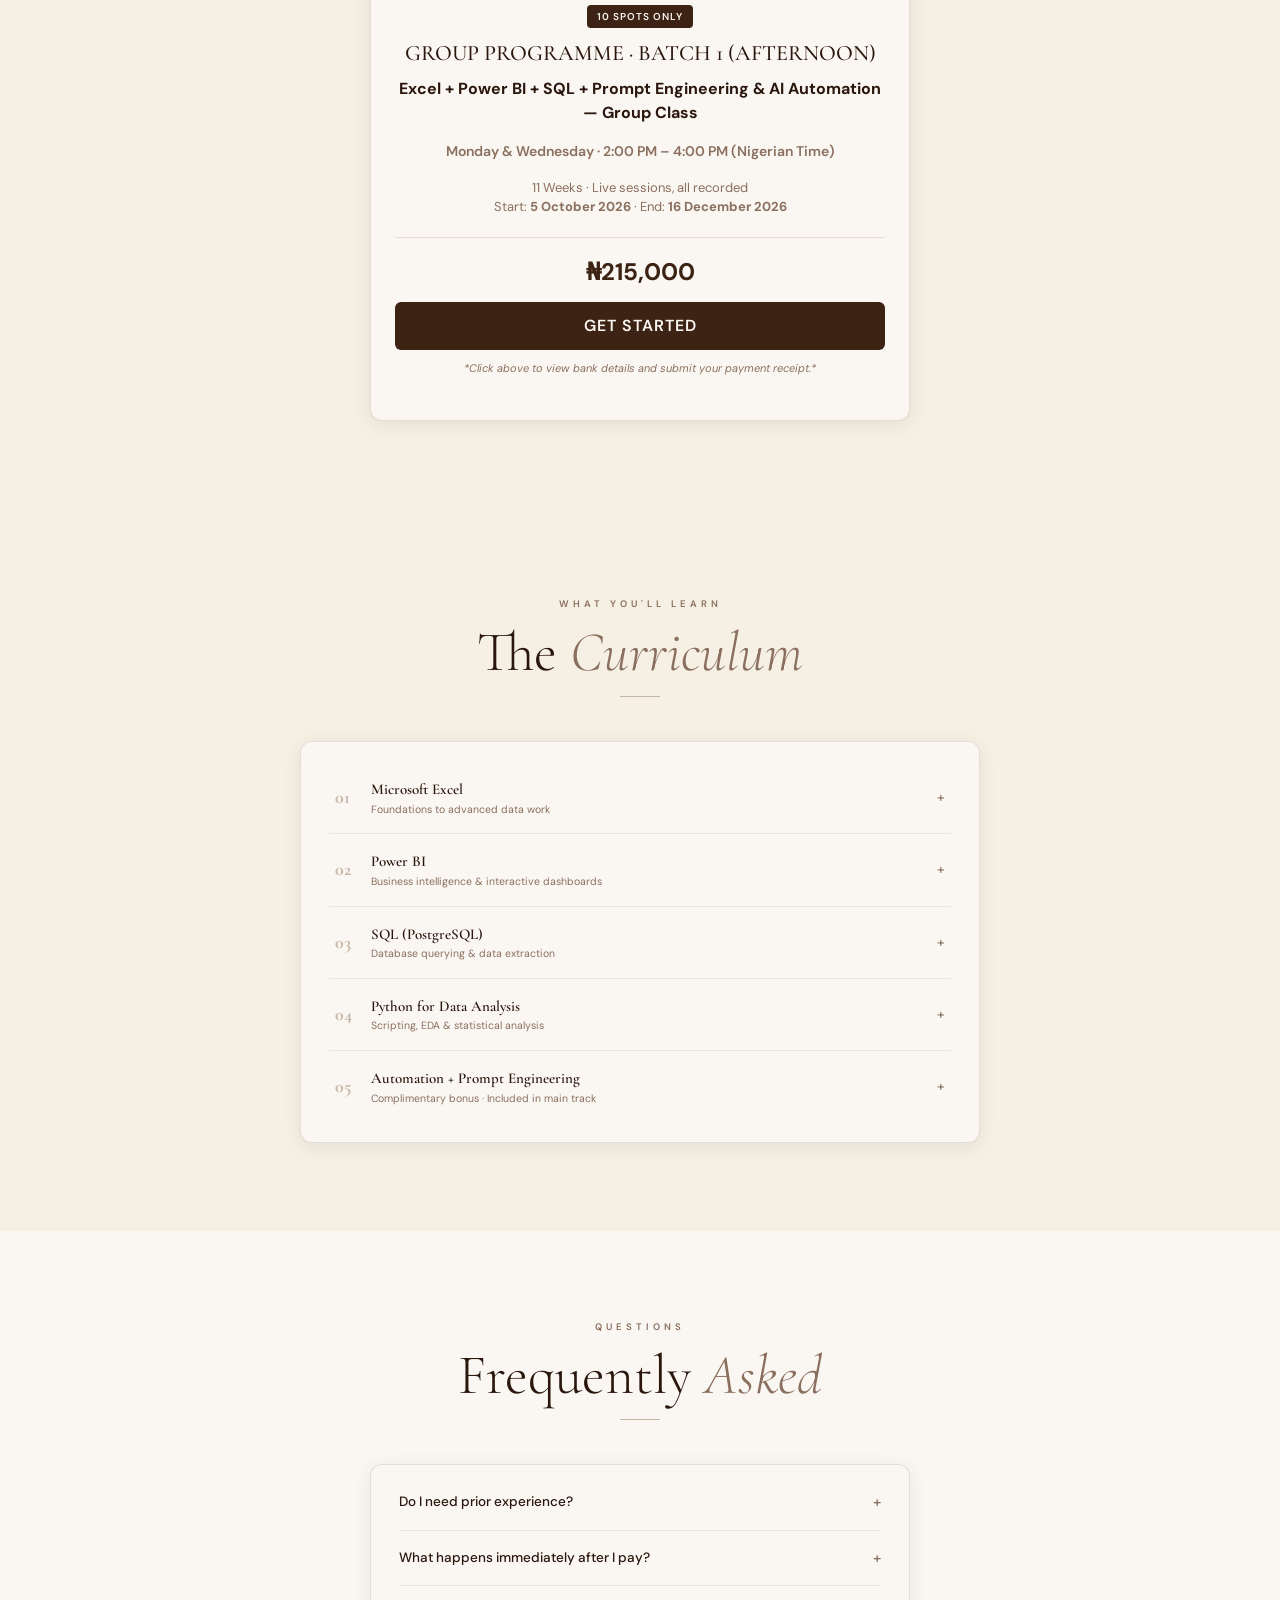
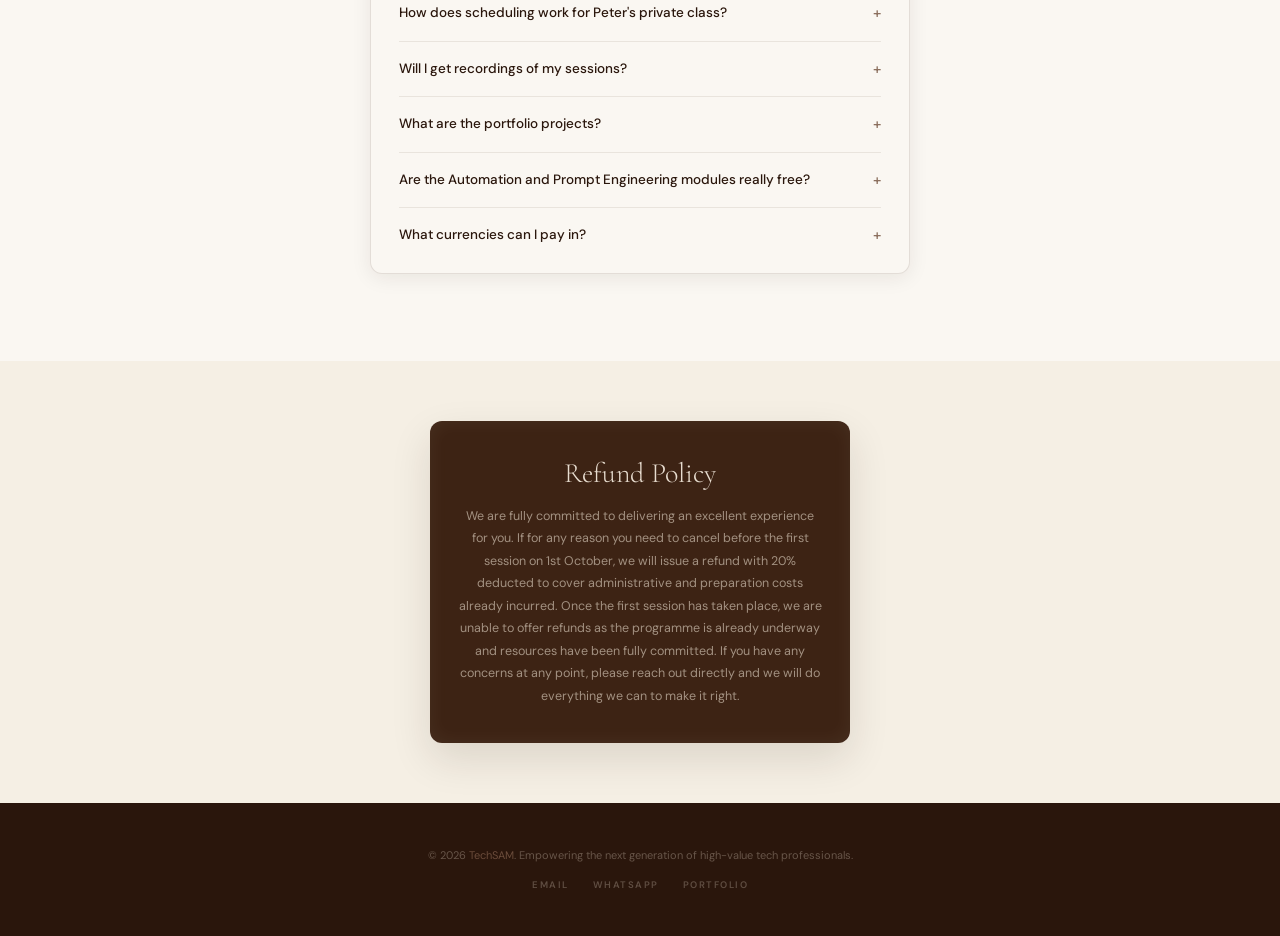
==== commit 1237df43: "task: commentted price currency" ====
--- a/index.html
+++ b/index.html
@@ -248,12 +248,13 @@
   <section class="sec instructors fade-in-section" id="instructors">
     <div class="container">
       <div class="sec-title text-center">Choose Your <em>Learning Experience</em></div>
-      <div class="d-flex gap-2 flex-wrap align-items-center justify-content-center mb-4">
+      <!-- commit the currency converter -->
+      <!-- <div class="d-flex gap-2 flex-wrap align-items-center justify-content-center mb-4">
         <span class="cur-l">Price Currency:</span>
         <button class="cur-btn active" onclick="setCur('NGN', this)">NGN (₦)</button>
         <button class="cur-btn" onclick="setCur('USD', this)">USD ($)</button>
         <button class="cur-btn" onclick="setCur('GBP', this)">GBP (£)</button>
-      </div>
+      </div> -->
 
       <!-- TRACK SELECTOR WIZARD -->
       <div class="track-selector-wrap mb-5">
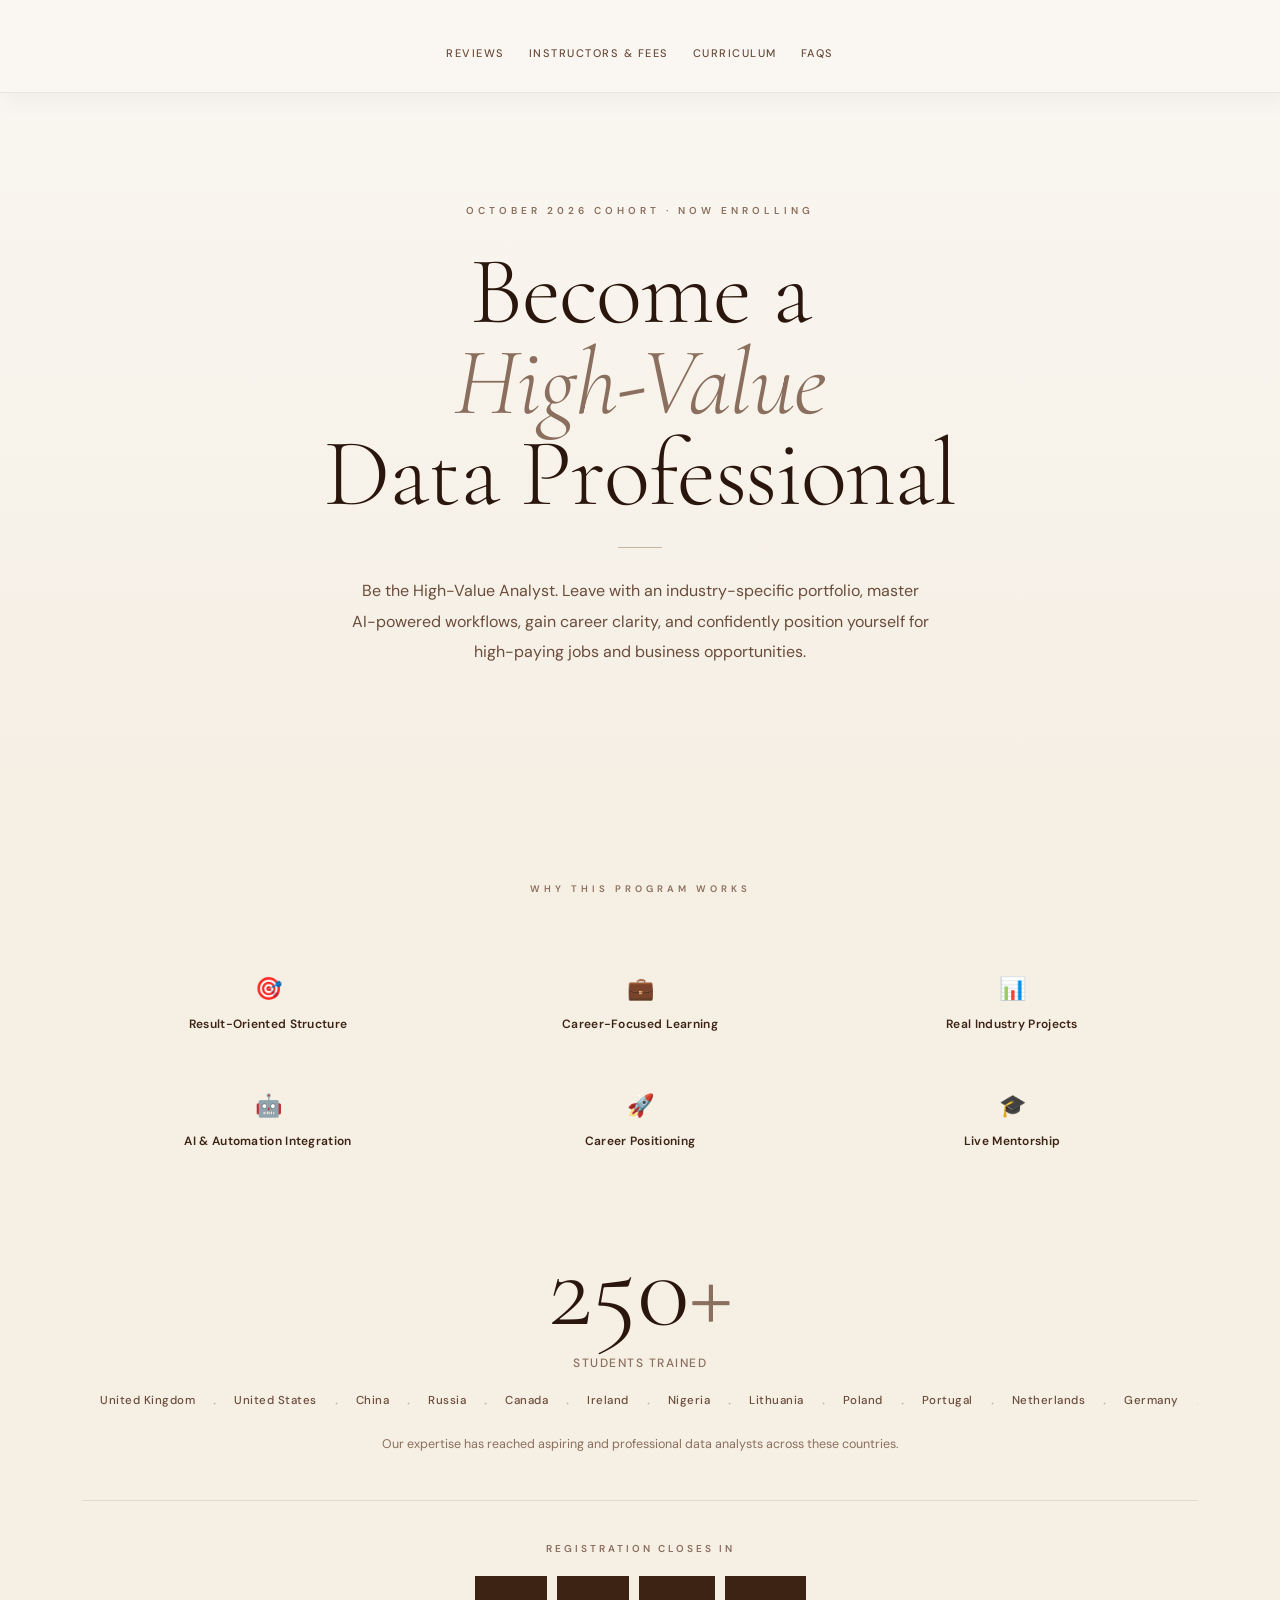
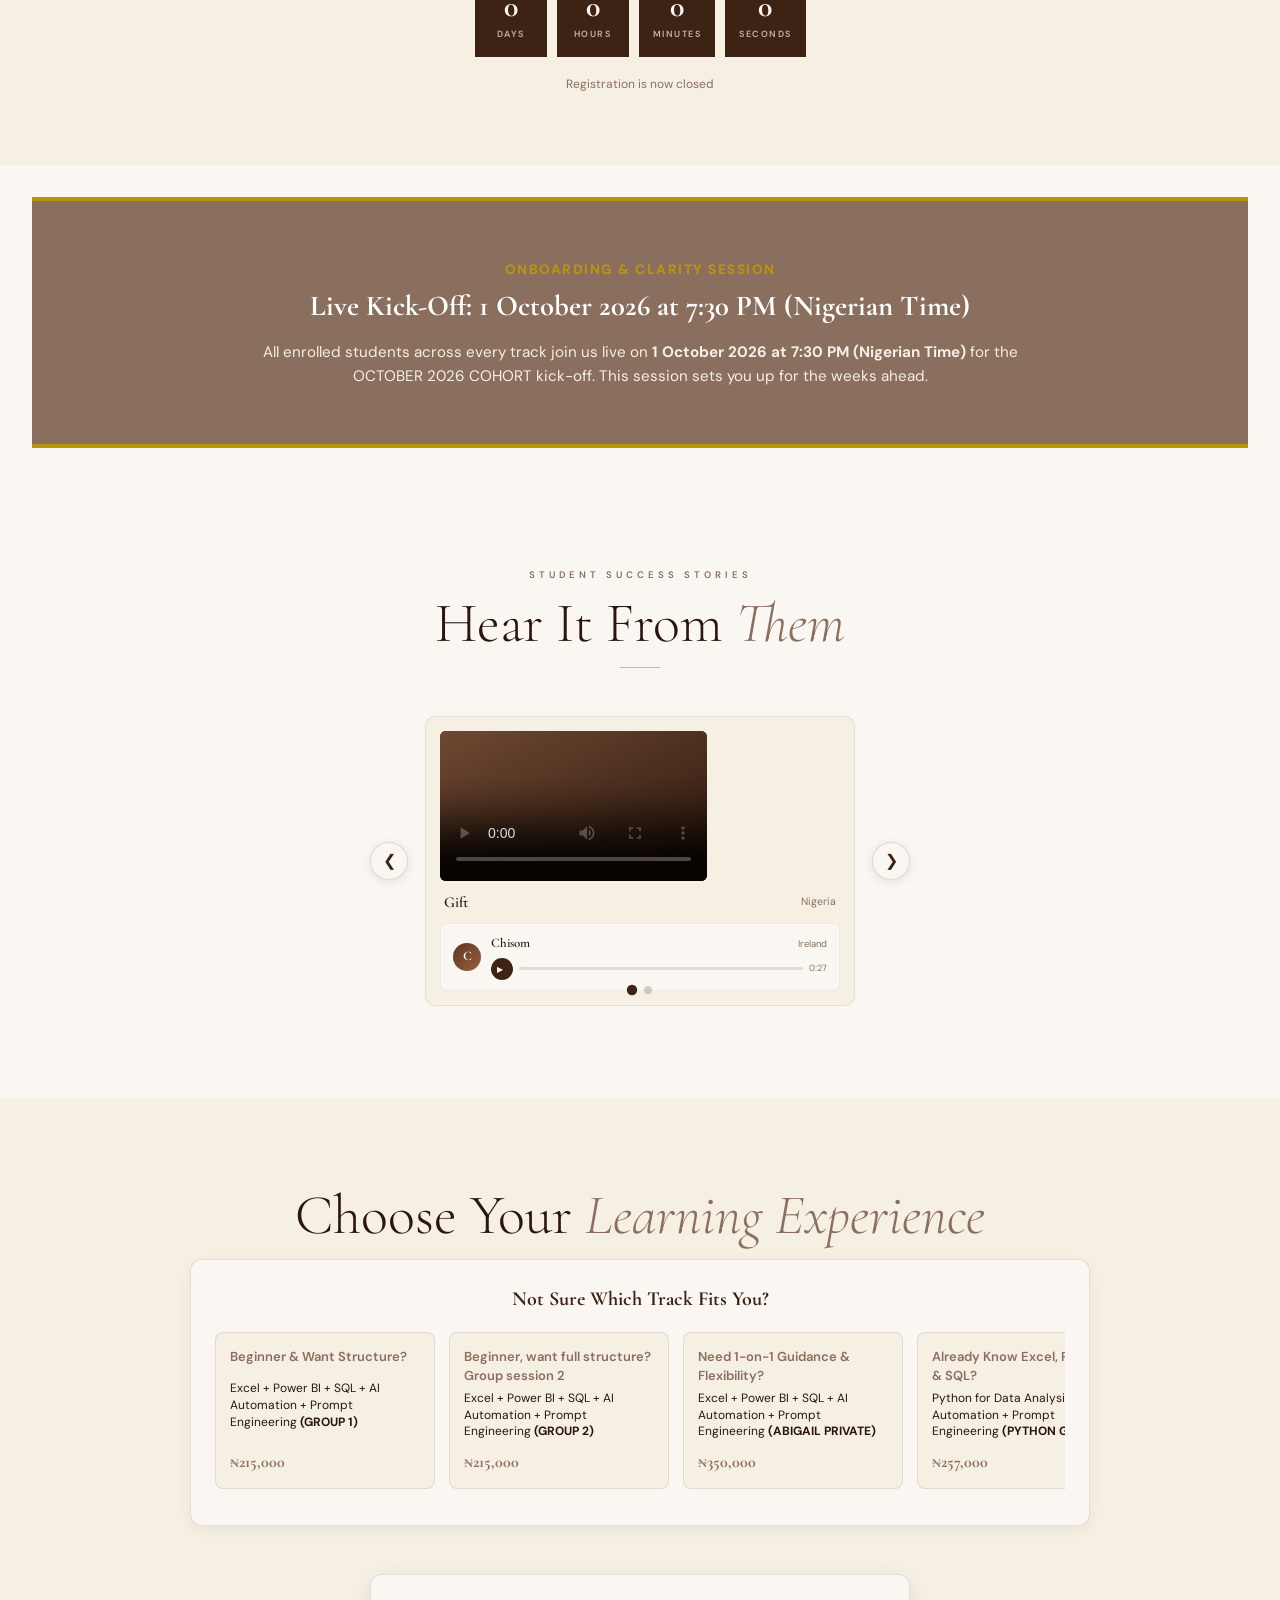
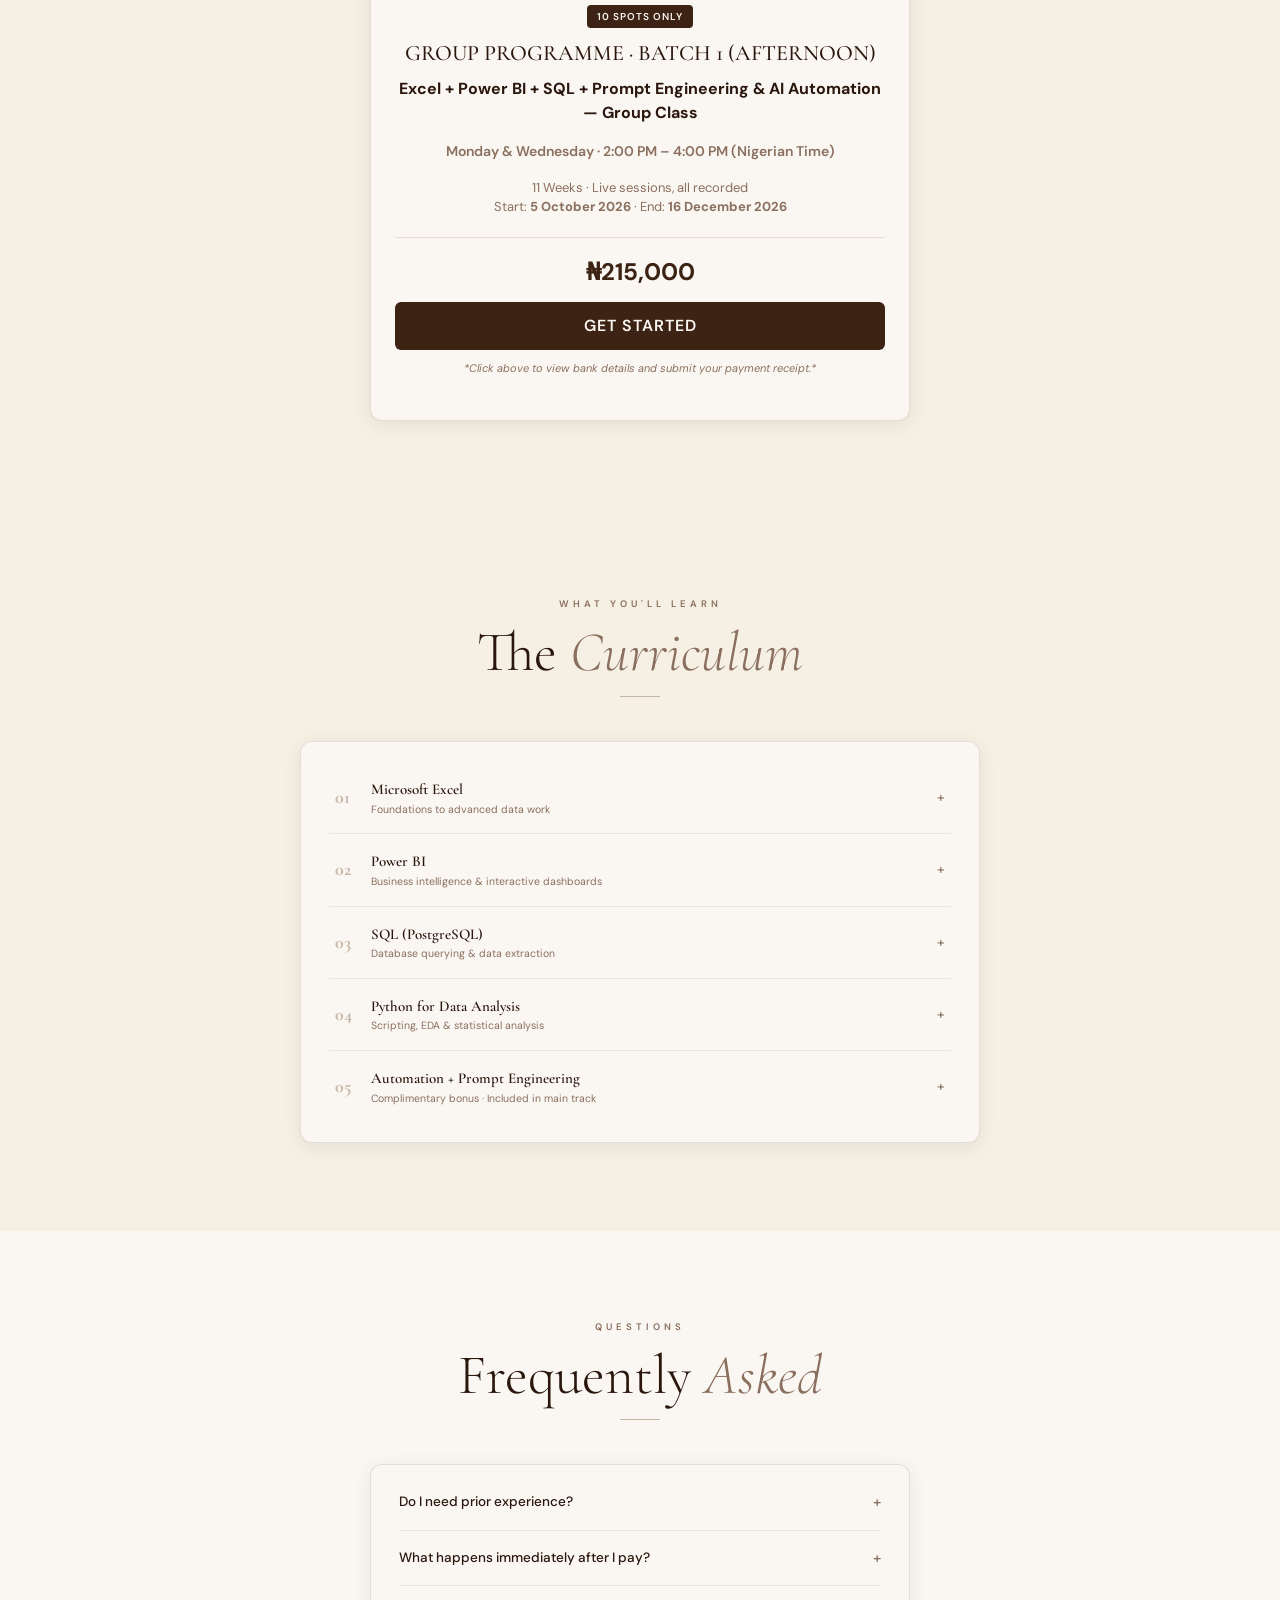
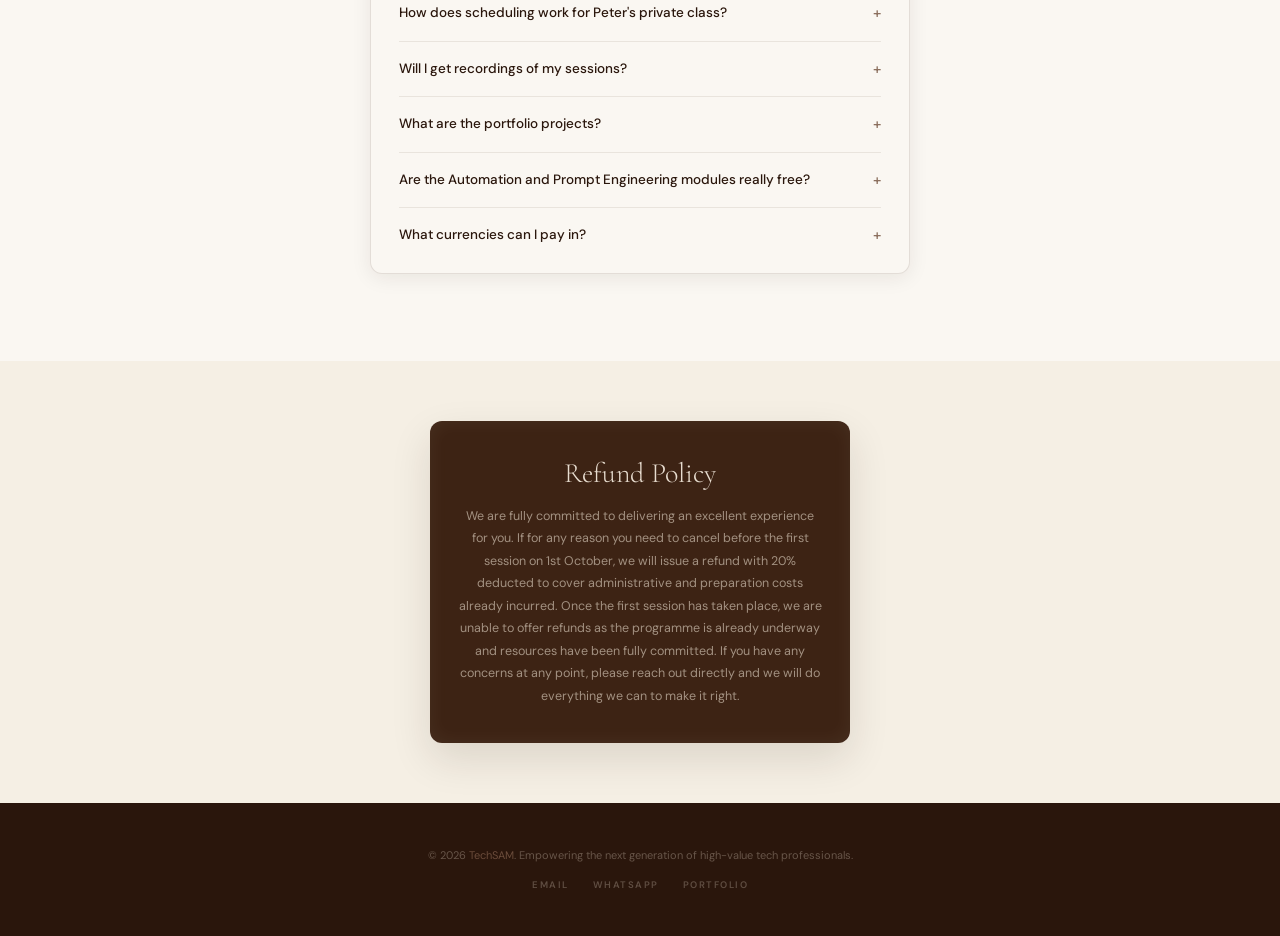
==== commit 1bcd6a47: "feat: small change" ====
--- a/index.html
+++ b/index.html
@@ -267,7 +267,7 @@
           </a>
 
           <a href="#group-2" class="track-sel-card" onclick="showSlab('group-2', event)">
-            <div class="ts-c-head">Evening Learner &amp; Want Structure?</div>
+            <div class="ts-c-head">Beginner, want full structure? Group session 2</div>
             <div class="ts-c-sub">Excel + Power BI + SQL + AI Automation + Prompt Engineering <b>(GROUP 2)</b></div>
             <div class="ts-c-price pc-price" data-ngn="215000"><span class="pv">₦215,000</span></div>
           </a>
@@ -279,12 +279,12 @@
             <div class="ts-c-price pc-price" data-ngn="350000"><span class="pv">₦350,000</span></div>
           </a>
 
-          <a href="#private-2" class="track-sel-card" onclick="showSlab('private-2', event)">
+          <!-- <a href="#private-2" class="track-sel-card" onclick="showSlab('private-2', event)">
             <div class="ts-c-head">Private Mentorship with Associate Lead?</div>
             <div class="ts-c-sub">Excel + Power BI + SQL + AI Automation + Prompt Engineering <b>(PETER PRIVATE)</b>
             </div>
             <div class="ts-c-price pc-price" data-ngn="302000"><span class="pv">₦302,000</span></div>
-          </a>
+          </a> -->
 
           <a href="#private-1" class="track-sel-card" onclick="showSlab('private-1', event)">
             <div class="ts-c-head">Already Know Excel, Power BI &amp; SQL?</div>
@@ -379,7 +379,7 @@
       </div>
 
       <!-- PETER PRIVATE -->
-      <div class="islab" id="private-2">
+      <!-- <div class="islab" id="private-2">
         <div class="spot-badge">7 SPOTS ONLY</div>
         <h3>PRIVATE COACHING: ASSOCIATE INSTRUCTOR</h3>
         <p><strong>Excel + Power BI + SQL + Prompt Engineering &amp; AI Automation</strong></p>
@@ -394,7 +394,7 @@
             *Click above to view bank details and submit your payment receipt.*
           </p>
         </div>
-      </div>
+      </div> -->
     </div>
   </section>
 
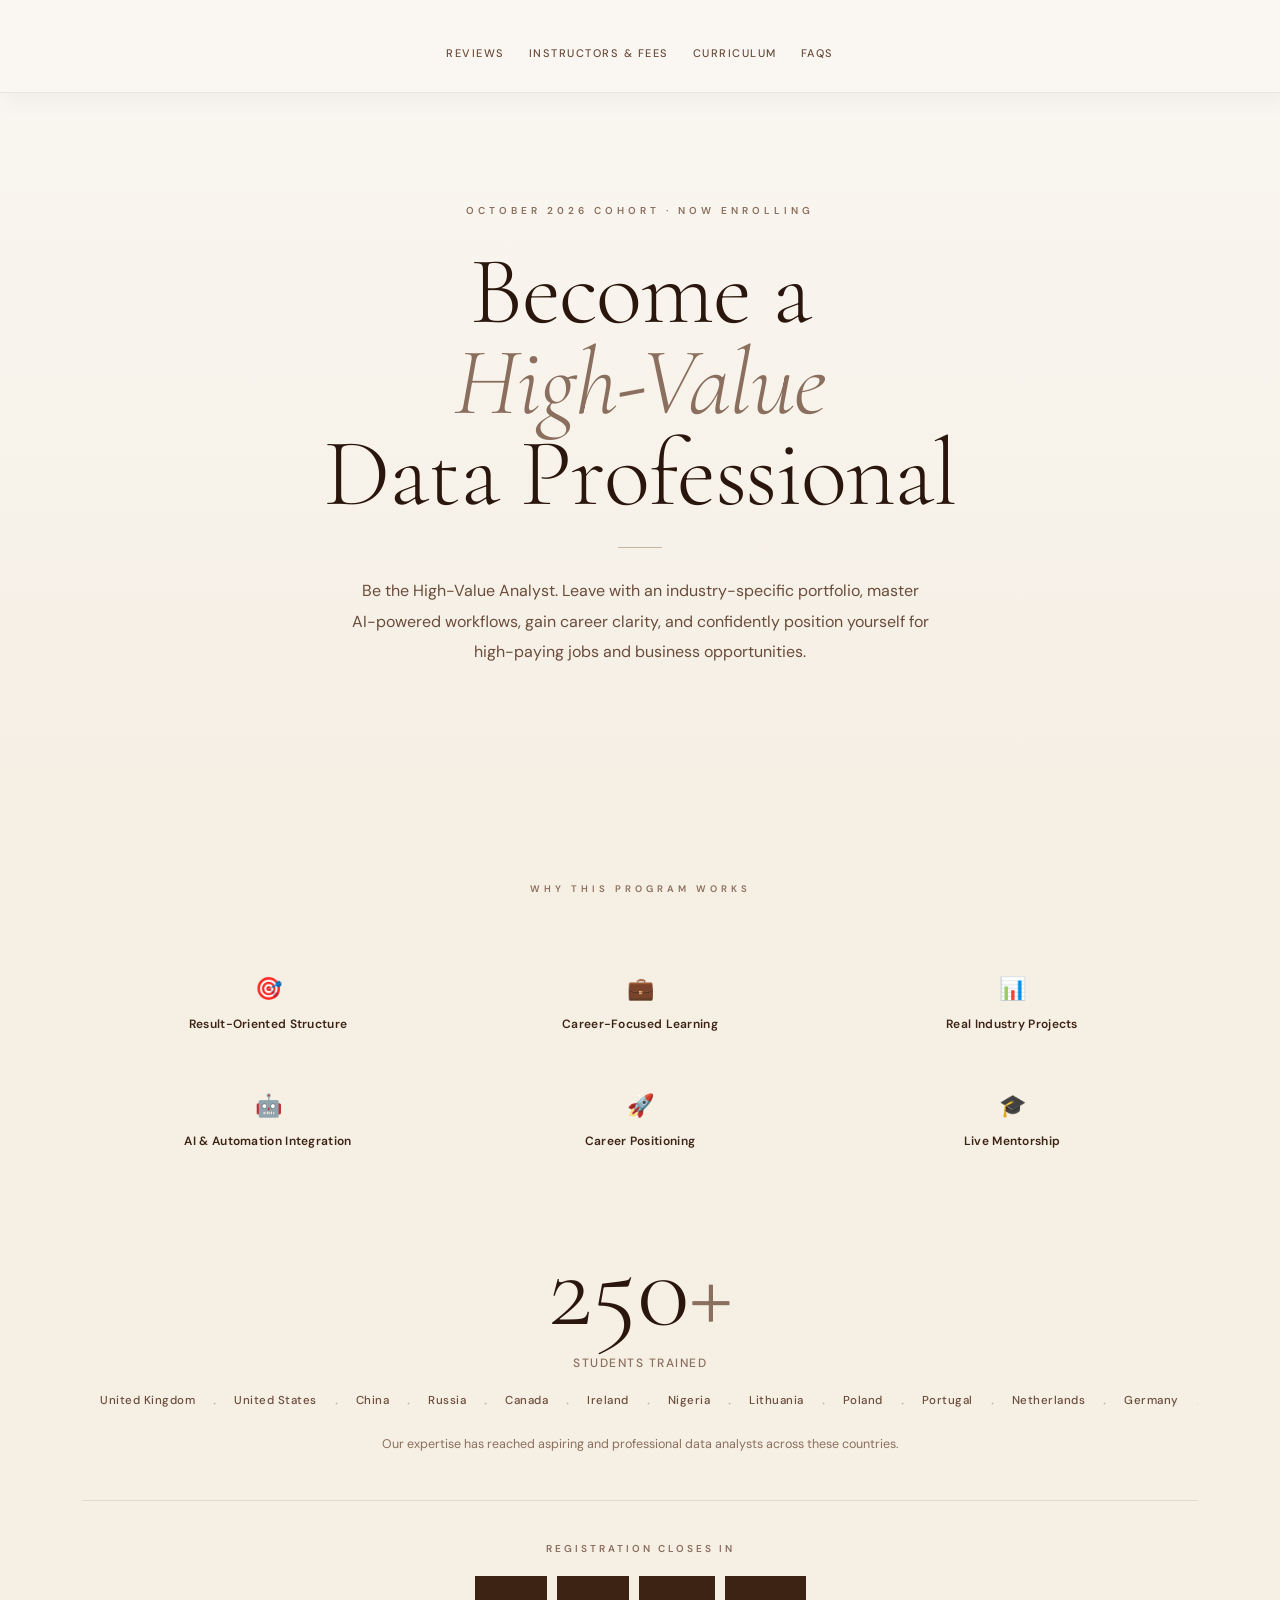
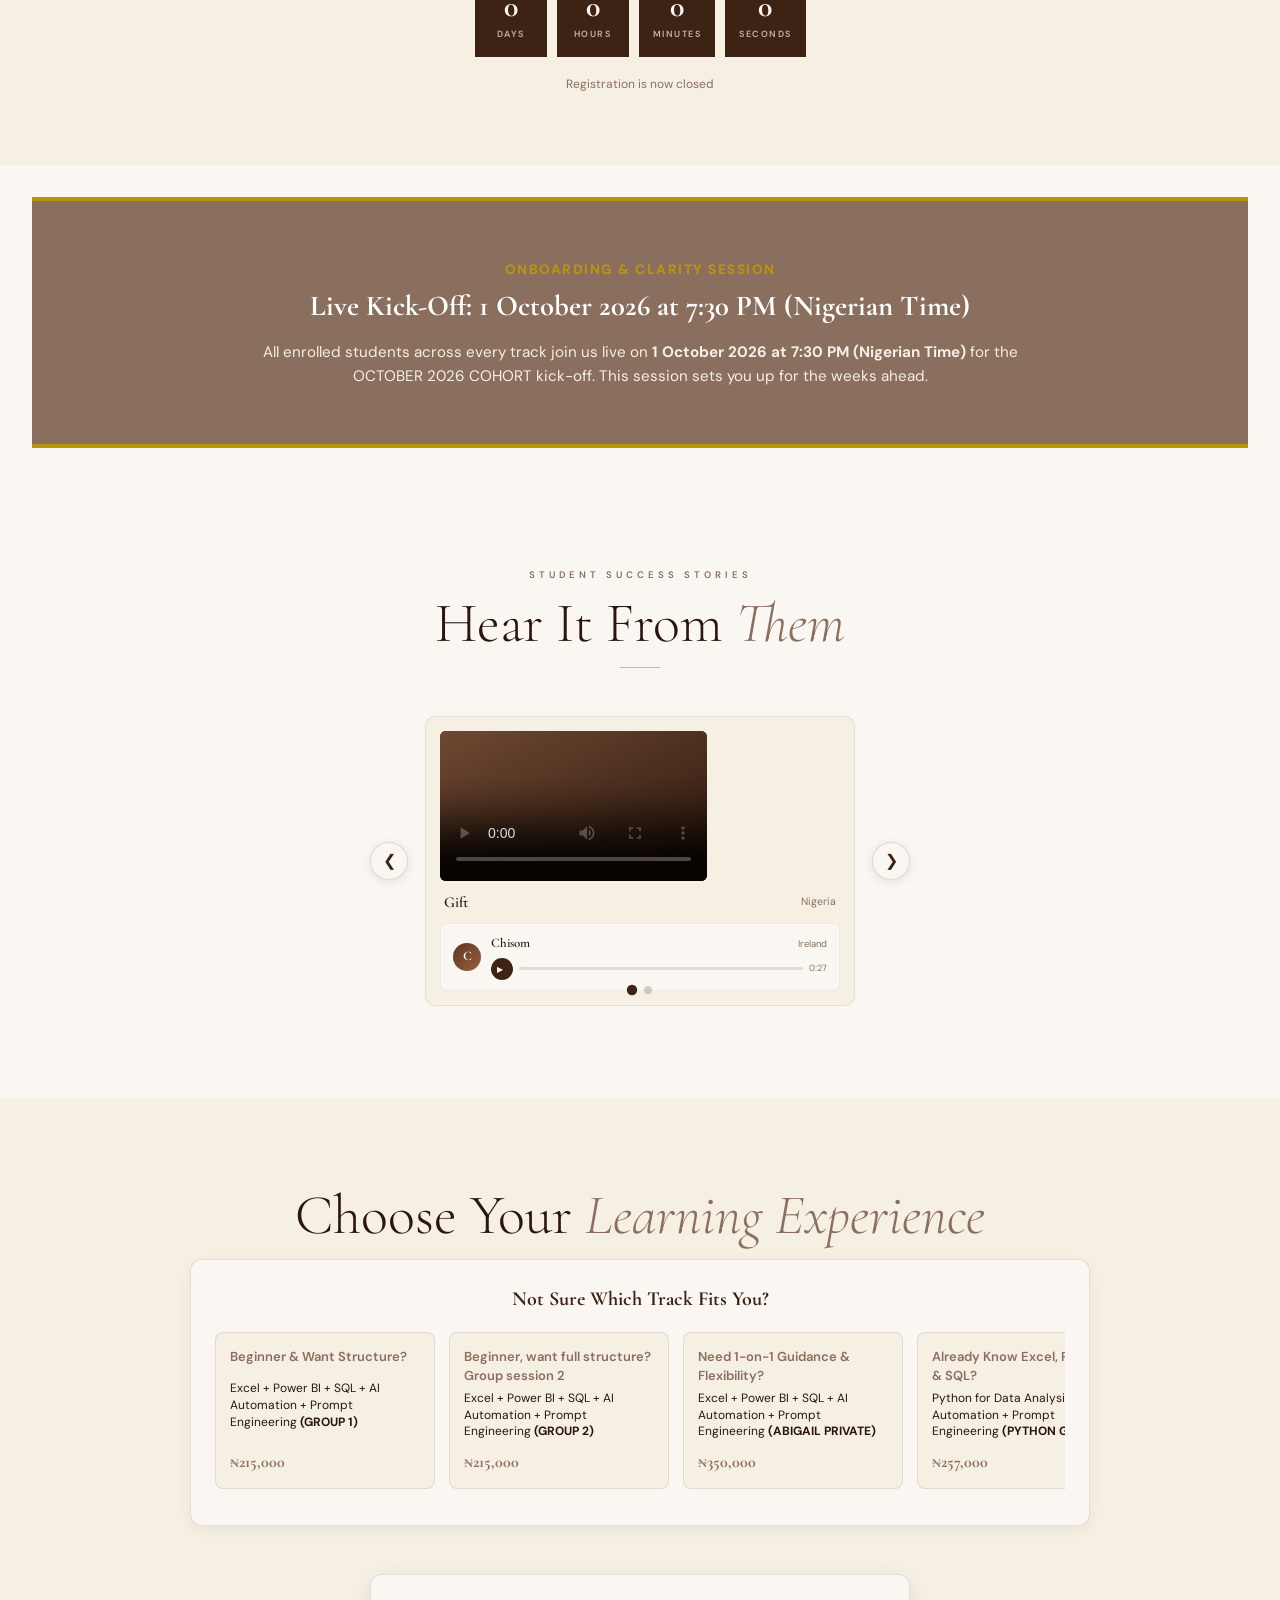
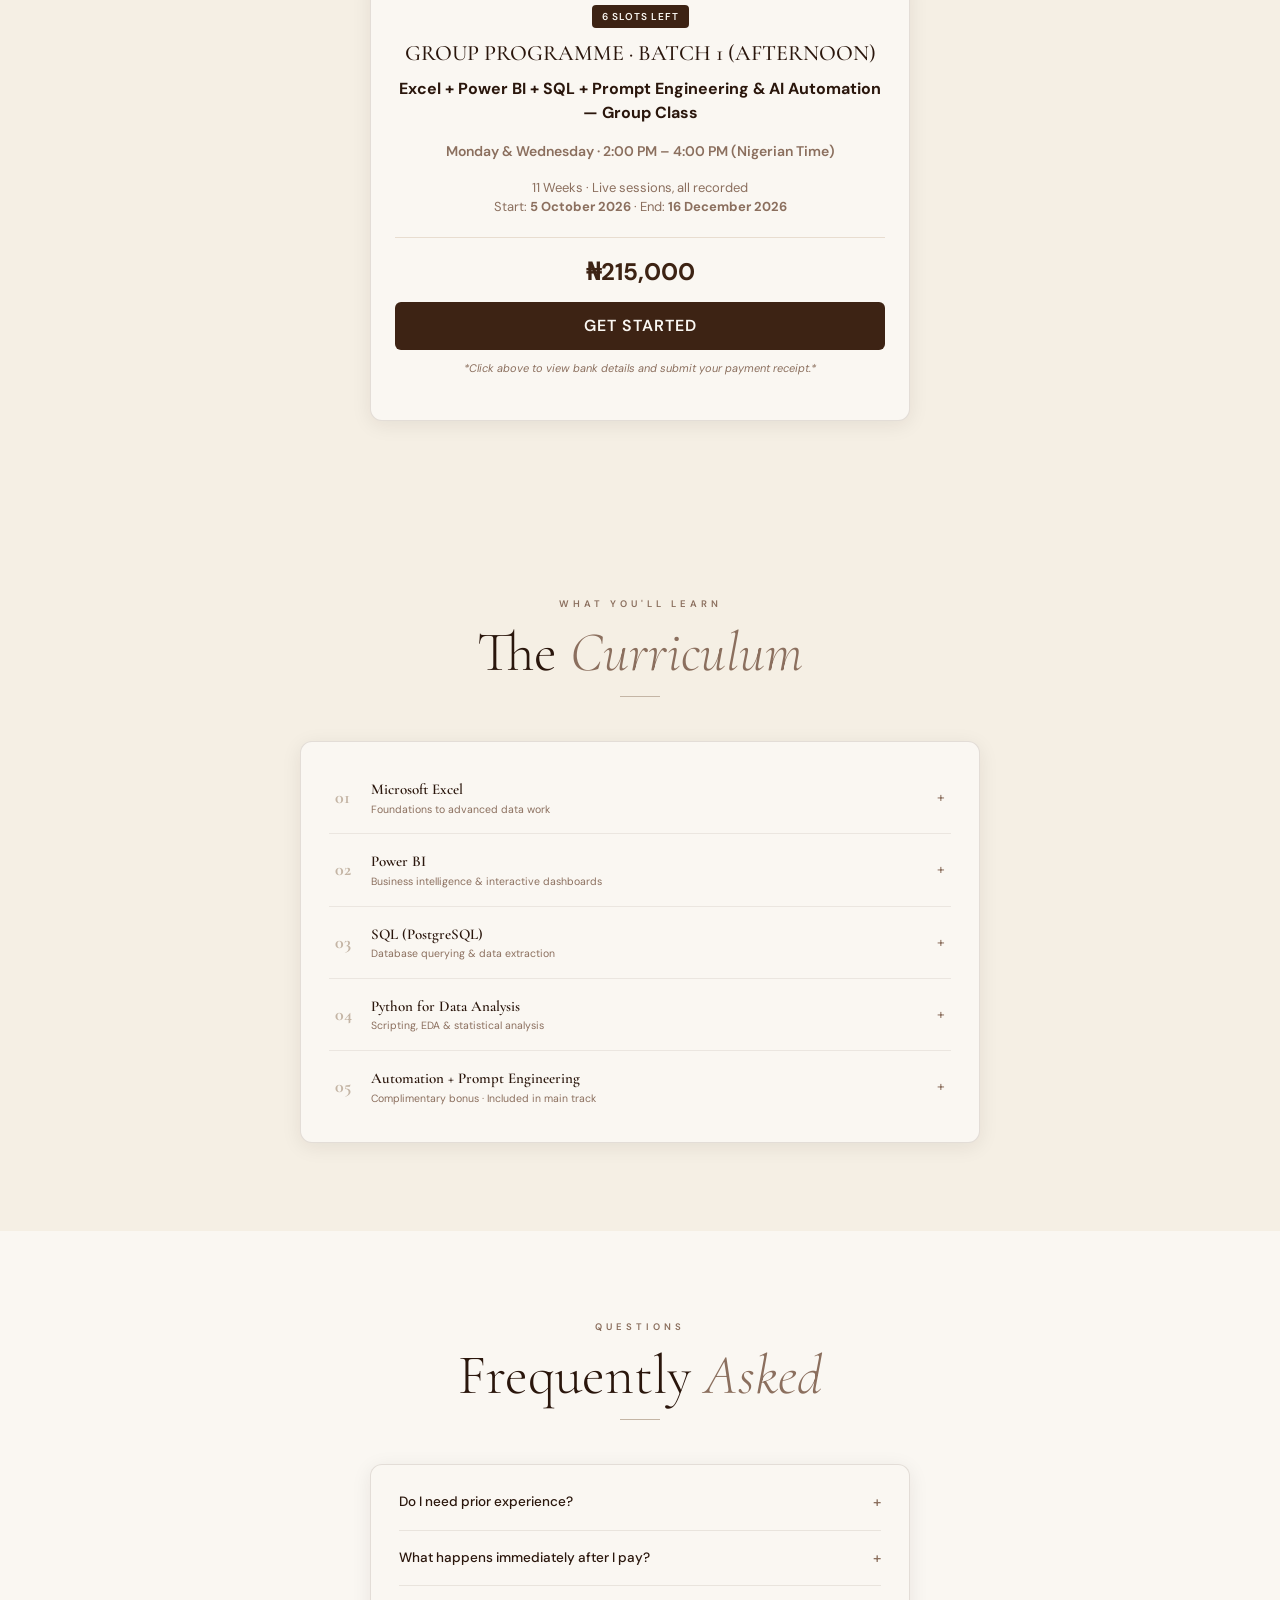
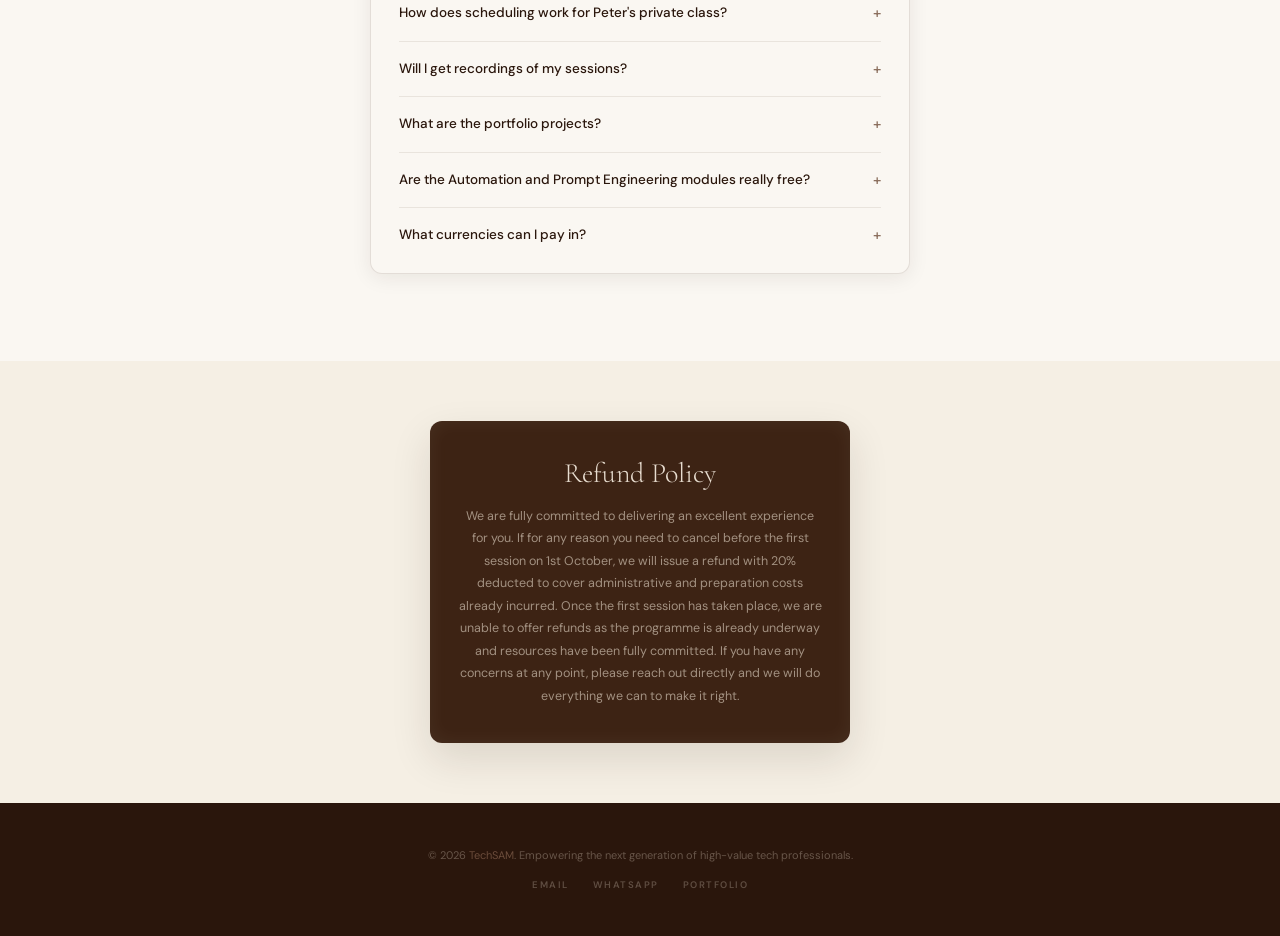
==== commit 67b6686e: "feat: small change in courses slap" ====
--- a/index.html
+++ b/index.html
@@ -296,9 +296,8 @@
       </div>
 
       <!-- GROUP 1 -->
-      <!-- GROUP 1 -->
       <div class="islab" id="group-1">
-        <div class="spot-badge">10 SPOTS ONLY</div>
+        <div class="spot-badge">6 SLOTS LEFT</div>
         <h3>GROUP PROGRAMME · BATCH 1 (AFTERNOON)</h3>
         <p><strong>Excel + Power BI + SQL + Prompt Engineering &amp; AI Automation — Group Class</strong></p>
         <p class="slab-schedule">Monday &amp; Wednesday · 2:00 PM – 4:00 PM (Nigerian Time)</p>
@@ -321,7 +320,7 @@
 
       <!-- GROUP 2 -->
       <div class="islab" id="group-2">
-        <div class="spot-badge">10 SPOTS ONLY</div>
+        <div class="spot-badge">FULLY BOOKED</div>
         <h3>GROUP PROGRAMME · BATCH 2 (EVENING)</h3>
         <p><strong>Excel + Power BI + SQL + Prompt Engineering &amp; AI Automation — Group Class</strong></p>
         <p class="slab-schedule">Friday &amp; Saturday · 8:00 PM – 10:00 PM (Nigerian Time)</p>
@@ -344,7 +343,7 @@
 
       <!-- ABIGAIL PRIVATE -->
       <div class="islab" id="abi">
-        <div class="spot-badge">5 SPOTS ONLY</div>
+        <div class="spot-badge">2 SLOTS LEFT</div>
         <h3>ABIGAIL'S PRIVATE SESSIONS</h3>
         <p><strong>Excel + Power BI + SQL + Prompt Engineering &amp; AI Automation — Private Coaching</strong></p>
 
